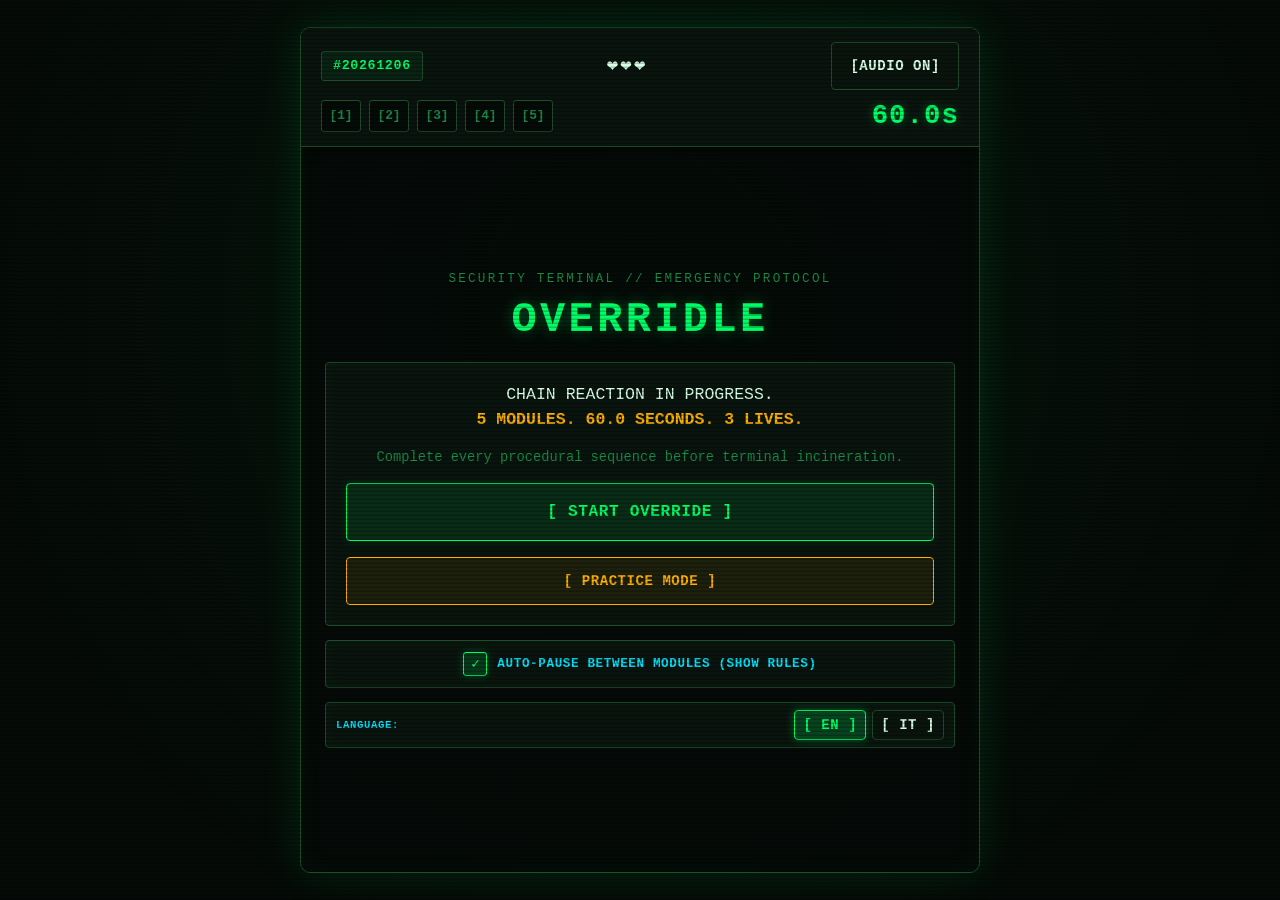
==== index.html @ 76b20453 "feat: add EN default / IT i18n with homepage selector" ====
<!DOCTYPE html>
<html lang="en">
<head>
  <meta charset="UTF-8">
  <meta name="viewport" content="width=device-width, initial-scale=1.0, maximum-scale=1.0, user-scalable=no, viewport-fit=cover">
  <meta name="theme-color" content="#050a07">
  <title>OVERRIDLE // SECURITY TERMINAL</title>
  <link rel="icon" type="image/svg+xml" href="data:image/svg+xml,%3Csvg xmlns='http://www.w3.org/2000/svg' viewBox='0 0 32 32'%3E%3Crect width='32' height='32' rx='4' fill='%23050a07' stroke='%2300ff66' stroke-width='2'/%3E%3Ctext x='16' y='21' text-anchor='middle' font-family='monospace' font-weight='bold' font-size='14' fill='%2300ff66'%3EOV%3C/text%3E%3C/svg%3E">
  <link rel="stylesheet" href="./css/terminal.css">
</head>
<body>
  <div id="flash-overlay" aria-hidden="true"></div>
  <div class="crt-scanlines" aria-hidden="true"></div>

  <div id="app" class="crt-shell">
    <header id="hud" class="hud">
      <div class="hud-top">
        <span id="seed-badge" class="seed-badge">#--------</span>
        <div id="lives-display" class="lives-display" data-i18n-aria="aria_lives" aria-label="Remaining lives">❤️❤️❤️</div>
        <button id="mute-btn" class="crt-btn crt-btn--sm hud-mute-btn" type="button" aria-pressed="false">[AUDIO ON]</button>
      </div>
      <div class="hud-bottom">
        <div id="round-indicators" class="round-indicators" data-i18n-aria="aria_rounds" aria-label="5-module status">
          <span class="round-led" data-round="0">[1]</span>
          <span class="round-led" data-round="1">[2]</span>
          <span class="round-led" data-round="2">[3]</span>
          <span class="round-led" data-round="3">[4]</span>
          <span class="round-led" data-round="4">[5]</span>
        </div>
        <button id="pause-btn" class="crt-btn crt-btn--sm hud-pause-btn" type="button" aria-pressed="false" data-i18n="pause_btn" data-i18n-aria="aria_pause" aria-label="Pause (P)" hidden>[⏸ PAUSE]</button>
        <div id="timer-display" class="timer-display" aria-live="off">60.0s</div>
      </div>
    </header>

    <main id="stage" class="stage">
      <!-- STANDBY -->
      <section id="screen-standby" class="screen is-active" data-i18n-aria="aria_standby" aria-label="Start screen">
        <div class="standby-hero">
          <div class="terminal-tag">SECURITY TERMINAL // EMERGENCY PROTOCOL</div>
          <h1 class="terminal-title">OVERRIDLE</h1>
        </div>

        <div id="standby-fresh" class="standby-card crt-panel">
          <p class="briefing-text">
            <span data-i18n="briefing_line1">CHAIN REACTION IN PROGRESS.</span><br>
            <strong data-i18n="briefing_line2">5 MODULES. 60.0 SECONDS. 3 LIVES.</strong>
          </p>
          <p class="briefing-sub" data-i18n="briefing_sub">
            Complete every procedural sequence before terminal incineration.
          </p>
          <button id="start-btn" class="crt-btn crt-btn--primary crt-btn--lg" type="button" data-i18n="start_btn">[ START OVERRIDE ]</button>
          <button id="practice-fresh-btn" class="crt-btn crt-btn--amber" type="button" data-i18n="practice_btn">[ PRACTICE MODE ]</button>
        </div>

        <div id="standby-completed" class="standby-card crt-panel" hidden>
          <div class="standby-done-label" data-i18n="daily_completed">DAILY COMPLETED</div>
          <h2 id="standby-result-title" class="end-title" data-i18n="override_complete">OVERRIDE COMPLETE</h2>
          <div id="standby-result-stats" class="end-stats"></div>
          <pre id="standby-share-preview" class="share-preview"></pre>
          <div class="end-actions">
            <button id="copy-standby-btn" class="crt-btn crt-btn--primary" type="button" data-i18n="copy_result">[ COPY RESULT ]</button>
            <button id="practice-standby-btn" class="crt-btn crt-btn--amber" type="button" data-i18n="practice_btn">[ PRACTICE MODE ]</button>
          </div>
        </div>

        <label class="autopause-toggle crt-panel" for="autopause-check">
          <input id="autopause-check" class="autopause-input js-autopause-check" type="checkbox" checked>
          <span class="autopause-box" aria-hidden="true"></span>
          <span class="autopause-text" data-i18n="autopause_full">AUTO-PAUSE BETWEEN MODULES (SHOW RULES)</span>
        </label>

        <div class="lang-selector crt-panel" role="group" aria-label="Language / Lingua">
          <span class="lang-label" data-i18n="lang_label">LANGUAGE:</span>
          <div class="lang-btns">
            <button id="lang-en-btn" class="crt-btn crt-btn--sm lang-btn is-active" type="button" data-lang="en" aria-pressed="true">[ EN ]</button>
            <button id="lang-it-btn" class="crt-btn crt-btn--sm lang-btn" type="button" data-lang="it" aria-pressed="false">[ IT ]</button>
          </div>
        </div>
      </section>

      <!-- PRACTICE SELECTOR -->
      <section id="screen-practice" class="screen" data-i18n-aria="aria_practice" aria-label="Practice minigame selector" hidden>
        <div class="practice-card crt-panel">
          <div class="practice-header">
            <div class="standby-done-label">TRAINING SIMULATOR // OVERRIDLE</div>
            <h2 class="practice-title" data-i18n="practice_title">PRACTICE MODE</h2>
          </div>
          <div class="practice-mode-bar" role="group" data-i18n-aria="aria_practice_format" aria-label="Single-module training format">
            <span class="practice-mode-label" data-i18n="single_format">SINGLE FORMAT:</span>
            <div class="practice-mode-btns">
              <button id="practice-mode-1" class="crt-btn crt-btn--sm practice-mode-btn is-active" type="button" aria-pressed="true" data-i18n="round_1">[ 1 ROUND ]</button>
              <button id="practice-mode-5" class="crt-btn crt-btn--sm practice-mode-btn" type="button" aria-pressed="false" data-i18n="round_5">[ 5 ROUNDS ]</button>
            </div>
          </div>
          <label class="autopause-toggle autopause-toggle--compact" for="autopause-practice-check">
            <input id="autopause-practice-check" class="autopause-input js-autopause-check" type="checkbox" checked>
            <span class="autopause-box" aria-hidden="true"></span>
            <span class="autopause-text" data-i18n="autopause_short">AUTO-PAUSE BETWEEN MODULES</span>
          </label>
          <button id="practice-random-btn" class="crt-btn crt-btn--primary practice-random-btn" type="button" data-i18n="practice_random">[ 🎲 RANDOM MIX (5 MODULES) ]</button>
          <div id="practice-module-grid" class="practice-grid" data-i18n-aria="aria_practice_grid" aria-label="Minigame list"></div>
          <button id="practice-back-btn" class="crt-btn practice-back-btn" type="button" data-i18n="back">[ ← BACK ]</button>
        </div>
      </section>

      <!-- PLAYING -->
      <section id="screen-playing" class="screen" data-i18n-aria="aria_playing" aria-label="Active module" hidden>
        <div id="module-meta" class="module-meta">MODULE 1/5</div>
        <div class="playing-stage">
          <div id="module-container" class="module-container"></div>
          <div id="pause-overlay" class="pause-overlay crt-panel" role="dialog" aria-modal="true" aria-labelledby="pause-title" hidden>
            <div class="pause-header">
              <div id="pause-title" class="pause-title" data-i18n="pause_title">SYSTEM PAUSED</div>
              <div class="pause-sub" data-i18n="pause_sub">TIMER &amp; MODULE LOCKED — CHECK INSTRUCTIONS</div>
            </div>
            <div class="pause-instructions">
              <div class="pause-section-label" data-i18n="pause_instr_label">MODULE INSTRUCTIONS</div>
              <p id="pause-mod-desc" class="pause-mod-desc"></p>
              <div id="pause-mod-rule-wrap" class="pause-mod-rule-wrap" hidden>
                <div class="pause-section-label" data-i18n="pause_rule_label">ACTIVE RULE</div>
                <p id="pause-mod-rule" class="pause-mod-rule"></p>
              </div>
            </div>
            <label class="autopause-toggle autopause-toggle--compact" for="autopause-overlay-check">
              <input id="autopause-overlay-check" class="autopause-input js-autopause-check" type="checkbox" checked>
              <span class="autopause-box" aria-hidden="true"></span>
              <span class="autopause-text" data-i18n="autopause_short">AUTO-PAUSE BETWEEN MODULES</span>
            </label>
            <button id="resume-btn" class="crt-btn crt-btn--primary pause-resume-btn" type="button" data-i18n="resume_override">[ ▶ RESUME OVERRIDE ]</button>
          </div>
        </div>
      </section>

      <!-- END -->
      <section id="screen-end" class="screen" data-i18n-aria="aria_end" aria-label="Game result" hidden>
        <div class="end-card crt-panel">
          <div id="end-mode-badge" class="end-mode-badge">DAILY PROTOCOL</div>
          <h2 id="end-title" class="end-title" data-i18n="override_complete">OVERRIDE COMPLETE</h2>
          <div id="end-stats" class="end-stats"></div>
          <pre id="share-preview" class="share-preview"></pre>
          <div class="end-actions">
            <button id="copy-share-btn" class="crt-btn crt-btn--primary crt-btn--lg" type="button" data-i18n="copy_result">[ COPY RESULT ]</button>
            <button id="retry-practice-btn" class="crt-btn crt-btn--amber" type="button" hidden>[ ↻ RETRY MODULE ]</button>
            <button id="practice-btn" class="crt-btn crt-btn--amber" type="button" data-i18n="practice_btn">[ PRACTICE MODE ]</button>
          </div>
        </div>
      </section>
    </main>
  </div>

  <script type="module" src="./js/engine.js"></script>
</body>
</html>
---- css/terminal.css ----
:root {
  --crt-bg: #050a07;
  --crt-panel: #0a140e;
  --crt-border: #1e4d2b;
  --crt-green: #00ff66;
  --crt-green-dim: #198a47;
  --crt-amber: #ffb000;
  --crt-red: #ff2a2a;
  --crt-cyan: #00e5ff;
  --crt-text: #d7ffe6;
  --font-mono: 'JetBrains Mono', 'Cascadia Mono', 'Fira Code', 'SFMono-Regular', Consolas, 'Liberation Mono', Menlo, monospace;
}

*,
*::before,
*::after {
  box-sizing: border-box;
}

[hidden] {
  display: none !important;
}

html,
body {
  margin: 0;
  padding: 0;
  width: 100%;
  height: 100vh;
  height: 100dvh;
  overflow: hidden;
  background-color: var(--crt-bg);
  background-image: radial-gradient(circle at 50% 35%, rgba(0, 255, 102, 0.06) 0%, rgba(5, 10, 7, 0.96) 78%);
  color: var(--crt-text);
  font-family: var(--font-mono);
  font-size: 14px;
  line-height: 1.35;
  touch-action: manipulation;
  user-select: none;
  -webkit-user-select: none;
  -webkit-tap-highlight-color: transparent;
  -webkit-font-smoothing: antialiased;
}

button,
input {
  font-family: inherit;
  touch-action: manipulation;
}

/* Non-blocking CRT scanlines & error flash */
.crt-scanlines {
  position: fixed;
  inset: 0;
  pointer-events: none;
  z-index: 900;
  background: repeating-linear-gradient(
    to bottom,
    rgba(0, 0, 0, 0) 0px,
    rgba(0, 0, 0, 0) 2px,
    rgba(0, 0, 0, 0.22) 3px,
    rgba(0, 0, 0, 0.22) 4px
  );
}

#flash-overlay {
  position: fixed;
  inset: 0;
  pointer-events: none;
  z-index: 999;
  background: rgba(255, 25, 25, 0.55);
  opacity: 0;
}

#flash-overlay.active {
  animation: crt-error-flash 320ms ease-out forwards;
}

@keyframes crt-error-flash {
  0% {
    opacity: 1;
  }
  30% {
    opacity: 0.85;
  }
  100% {
    opacity: 0;
  }
}

/* Main mobile-first shell */
.crt-shell {
  width: 100%;
  max-width: 480px;
  height: 100vh;
  height: 100dvh;
  margin: 0 auto;
  display: flex;
  flex-direction: column;
  overflow: hidden;
  border-left: 1px solid rgba(30, 77, 43, 0.45);
  border-right: 1px solid rgba(30, 77, 43, 0.45);
  background: rgba(5, 10, 7, 0.88);
  position: relative;
}

/* Fixed compact top HUD */
.hud {
  flex-shrink: 0;
  background: var(--crt-panel);
  border-bottom: 1px solid var(--crt-border);
  padding: 8px 12px;
  display: flex;
  flex-direction: column;
  gap: 6px;
  box-shadow: 0 2px 12px rgba(0, 0, 0, 0.55);
}

.hud-top,
.hud-bottom {
  display: flex;
  align-items: center;
  justify-content: space-between;
  gap: 8px;
}

.seed-badge {
  display: inline-flex;
  align-items: center;
  padding: 3px 7px;
  border: 1px solid var(--crt-border);
  border-radius: 3px;
  background: rgba(0, 255, 102, 0.06);
  color: var(--crt-green);
  font-size: 0.78rem;
  font-weight: 700;
  letter-spacing: 0.05em;
  white-space: nowrap;
}

.seed-badge.is-practice {
  border-color: rgba(255, 176, 0, 0.55);
  background: rgba(255, 176, 0, 0.1);
  color: var(--crt-amber);
}

.lives-display {
  font-size: 1rem;
  letter-spacing: 0.12em;
  line-height: 1;
  white-space: nowrap;
}

.hud-mute-btn {
  min-width: 82px;
  font-size: 0.72rem;
  padding: 4px 8px;
  min-height: 28px;
}

.hud-mute-btn.is-muted {
  border-color: rgba(255, 176, 0, 0.6);
  color: var(--crt-amber);
}

.hud-pause-btn {
  flex-shrink: 0;
  min-width: 78px;
  font-size: 0.7rem;
  padding: 4px 8px;
  min-height: 26px;
  border-color: rgba(0, 229, 255, 0.5);
  color: var(--crt-cyan);
  background: rgba(0, 229, 255, 0.08);
  white-space: nowrap;
}

.hud-pause-btn.is-paused {
  border-color: rgba(255, 176, 0, 0.75);
  color: var(--crt-amber);
  background: rgba(255, 176, 0, 0.14);
  box-shadow: 0 0 10px rgba(255, 176, 0, 0.25);
}

.round-indicators {
  display: flex;
  align-items: center;
  gap: 4px;
}

.round-led {
  display: inline-flex;
  align-items: center;
  justify-content: center;
  min-width: 28px;
  height: 24px;
  padding: 0 4px;
  font-size: 0.75rem;
  font-weight: 700;
  border: 1px solid var(--crt-border);
  border-radius: 3px;
  color: var(--crt-green-dim);
  background: rgba(5, 10, 7, 0.9);
  transition: border-color 120ms ease, color 120ms ease, background-color 120ms ease;
}

.round-led.is-active {
  border-color: var(--crt-cyan);
  color: var(--crt-cyan);
  background: rgba(0, 229, 255, 0.12);
  box-shadow: 0 0 8px rgba(0, 229, 255, 0.25);
}

.round-led.is-won {
  border-color: var(--crt-green);
  color: var(--crt-bg);
  background: var(--crt-green);
}

.round-led.is-lost {
  border-color: var(--crt-red);
  color: #ffffff;
  background: var(--crt-red);
}

.timer-display {
  font-size: 1.38rem;
  font-weight: 800;
  letter-spacing: 0.04em;
  font-variant-numeric: tabular-nums;
  color: var(--crt-green);
  text-shadow: 0 0 8px rgba(0, 255, 102, 0.35);
  min-width: 78px;
  text-align: right;
  line-height: 1;
}

.timer-display.is-amber {
  color: var(--crt-amber);
  text-shadow: 0 0 10px rgba(255, 176, 0, 0.4);
}

.timer-display.is-critical {
  color: var(--crt-red);
  text-shadow: 0 0 12px rgba(255, 42, 42, 0.65);
  animation: timer-pulse 450ms ease-in-out infinite alternate;
}

@keyframes timer-pulse {
  from {
    opacity: 1;
    transform: scale(1);
  }
  to {
    opacity: 0.7;
    transform: scale(1.04);
  }
}

/* Main stage */
.stage {
  flex: 1;
  min-height: 0;
  overflow: hidden;
  display: flex;
  flex-direction: column;
  padding: 10px 12px;
}

.screen {
  display: none;
  flex: 1;
  min-height: 0;
  flex-direction: column;
  overflow: hidden;
}

.screen.is-active {
  display: flex;
}

/* Standby screen */
#screen-standby {
  justify-content: center;
  gap: 14px;
}

.standby-hero {
  text-align: center;
  flex-shrink: 0;
}

.terminal-tag {
  font-size: 0.72rem;
  letter-spacing: 0.14em;
  color: var(--crt-green-dim);
  margin-bottom: 4px;
}

.terminal-title {
  margin: 0;
  font-size: 2rem;
  font-weight: 800;
  letter-spacing: 0.08em;
  color: var(--crt-green);
  text-shadow: 0 0 14px rgba(0, 255, 102, 0.35);
}

.standby-card {
  display: flex;
  flex-direction: column;
  gap: 12px;
}

.briefing-text {
  margin: 0;
  font-size: 0.94rem;
  line-height: 1.5;
  color: var(--crt-text);
  text-align: center;
}

.briefing-text strong {
  color: var(--crt-amber);
}

.briefing-sub {
  margin: 0;
  font-size: 0.78rem;
  color: var(--crt-green-dim);
  text-align: center;
}

.standby-done-label {
  font-size: 0.74rem;
  letter-spacing: 0.12em;
  text-align: center;
  color: var(--crt-cyan);
  font-weight: 700;
}

/* Auto-pause toggle */
.autopause-toggle {
  position: relative;
  display: flex;
  align-items: center;
  justify-content: center;
  gap: 8px;
  padding: 8px 10px;
  cursor: pointer;
  border: 1px solid rgba(0, 229, 255, 0.35);
  border-radius: 4px;
  background: rgba(0, 229, 255, 0.05);
  transition: border-color 120ms ease, background-color 120ms ease;
}

.autopause-toggle:hover {
  border-color: rgba(0, 229, 255, 0.7);
  background: rgba(0, 229, 255, 0.1);
}

.autopause-toggle--compact {
  padding: 5px 8px;
  gap: 7px;
}

.autopause-input {
  position: absolute;
  opacity: 0;
  width: 1px;
  height: 1px;
  margin: 0;
  pointer-events: none;
}

.autopause-box {
  flex-shrink: 0;
  display: inline-flex;
  align-items: center;
  justify-content: center;
  width: 20px;
  height: 20px;
  border: 1px solid var(--crt-border);
  border-radius: 3px;
  background: #040906;
  color: var(--crt-green);
  font-size: 0.84rem;
  font-weight: 800;
  line-height: 1;
}

.autopause-box::before {
  content: ' ';
}

.autopause-input:checked + .autopause-box {
  border-color: var(--crt-green);
  background: rgba(0, 255, 102, 0.16);
  box-shadow: 0 0 8px rgba(0, 255, 102, 0.25);
}

.autopause-input:checked + .autopause-box::before {
  content: '✓';
}

.autopause-input:focus-visible + .autopause-box {
  outline: 2px solid var(--crt-cyan);
  outline-offset: 2px;
}

.autopause-text {
  font-size: 0.74rem;
  font-weight: 700;
  letter-spacing: 0.05em;
  color: var(--crt-cyan);
  line-height: 1.2;
}

/* Practice selector screen */
#screen-practice {
  justify-content: center;
}

.practice-card {
  display: flex;
  flex-direction: column;
  gap: 8px;
  max-height: 100%;
  overflow-y: auto;
}

.practice-header {
  text-align: center;
}

.practice-title {
  margin: 2px 0 0;
  font-size: 1.15rem;
  font-weight: 800;
  letter-spacing: 0.08em;
  color: var(--crt-amber);
  text-shadow: 0 0 10px rgba(255, 176, 0, 0.3);
}

.practice-mode-bar {
  display: flex;
  align-items: center;
  justify-content: space-between;
  gap: 8px;
  padding: 6px 8px;
  background: rgba(5, 10, 7, 0.75);
  border: 1px solid var(--crt-border);
  border-radius: 3px;
}

.practice-mode-label {
  font-size: 0.7rem;
  font-weight: 700;
  letter-spacing: 0.06em;
  color: var(--crt-green-dim);
  white-space: nowrap;
}

.practice-mode-btns {
  display: flex;
  gap: 6px;
}

.practice-mode-btn {
  min-height: 28px;
  padding: 3px 8px;
  font-size: 0.72rem;
}

.practice-mode-btn.is-active,
.practice-mode-btn[aria-pressed='true'] {
  background: var(--crt-amber);
  color: var(--crt-bg);
  border-color: var(--crt-amber);
}

.practice-random-btn {
  width: 100%;
  min-height: 38px;
  font-size: 0.82rem;
}

.practice-grid {
  display: grid;
  grid-template-columns: repeat(3, minmax(0, 1fr));
  gap: 5px;
}

.practice-mod-btn {
  display: flex;
  flex-direction: column;
  align-items: center;
  justify-content: center;
  gap: 2px;
  min-height: 44px;
  padding: 5px 4px;
  border-color: rgba(255, 176, 0, 0.38);
  background: rgba(255, 176, 0, 0.05);
}

.practice-mod-btn:hover:not(:disabled) {
  border-color: var(--crt-amber);
  background: rgba(255, 176, 0, 0.16);
}

.practice-mod-num {
  font-size: 0.6rem;
  font-weight: 700;
  letter-spacing: 0.08em;
  color: var(--crt-cyan);
}

.practice-mod-name {
  font-size: 0.64rem;
  font-weight: 700;
  letter-spacing: 0.02em;
  line-height: 1.15;
  color: var(--crt-text);
  word-break: break-word;
}

.practice-back-btn {
  width: 100%;
  min-height: 34px;
  font-size: 0.78rem;
}

/* Playing screen */
#screen-playing {
  gap: 6px;
}

.module-meta {
  flex-shrink: 0;
  font-size: 0.76rem;
  font-weight: 700;
  letter-spacing: 0.08em;
  color: var(--crt-cyan);
  padding: 4px 8px;
  background: rgba(0, 229, 255, 0.06);
  border: 1px solid rgba(0, 229, 255, 0.25);
  border-radius: 3px;
  text-transform: uppercase;
  white-space: nowrap;
  overflow: hidden;
  text-overflow: ellipsis;
}

.playing-stage {
  position: relative;
  flex: 1;
  min-height: 0;
  display: flex;
  flex-direction: column;
  overflow: hidden;
}

.module-container {
  flex: 1;
  min-height: 0;
  display: flex;
  flex-direction: column;
  overflow: hidden;
}

.module-container.is-paused {
  visibility: hidden;
  pointer-events: none;
}

.pause-overlay {
  position: absolute;
  inset: 0;
  z-index: 20;
  display: flex;
  flex-direction: column;
  justify-content: space-between;
  gap: 12px;
  padding: 16px 14px;
  background: #060e09;
  border: 1px solid rgba(0, 229, 255, 0.45);
  border-radius: 4px;
  box-shadow: inset 0 0 24px rgba(0, 229, 255, 0.08), 0 0 18px rgba(0, 0, 0, 0.85);
  overflow-y: auto;
}

.pause-header {
  text-align: center;
  border-bottom: 1px solid var(--crt-border);
  padding-bottom: 10px;
}

.pause-title {
  font-size: 1.15rem;
  font-weight: 800;
  letter-spacing: 0.1em;
  color: var(--crt-amber);
  text-shadow: 0 0 10px rgba(255, 176, 0, 0.35);
}

.pause-sub {
  margin-top: 4px;
  font-size: 0.72rem;
  letter-spacing: 0.06em;
  color: var(--crt-cyan);
}

.pause-instructions {
  flex: 1;
  display: flex;
  flex-direction: column;
  justify-content: center;
  gap: 10px;
  padding: 6px 2px;
}

.pause-section-label {
  font-size: 0.72rem;
  font-weight: 700;
  letter-spacing: 0.1em;
  color: var(--crt-green);
}

.pause-mod-desc,
.pause-mod-rule {
  margin: 0;
  font-size: 0.86rem;
  line-height: 1.45;
  color: var(--crt-text);
  background: rgba(0, 255, 102, 0.05);
  border: 1px solid rgba(30, 77, 43, 0.7);
  border-radius: 3px;
  padding: 10px 12px;
}

.pause-mod-rule-wrap {
  display: flex;
  flex-direction: column;
  gap: 6px;
}

.pause-mod-rule {
  border-color: rgba(255, 176, 0, 0.45);
  background: rgba(255, 176, 0, 0.07);
  color: var(--crt-amber);
  font-weight: 700;
}

.pause-resume-btn {
  flex-shrink: 0;
  width: 100%;
  min-height: 48px;
}

/* End screen */
#screen-end {
  justify-content: center;
}

.end-card {
  display: flex;
  flex-direction: column;
  gap: 12px;
}

.end-mode-badge {
  font-size: 0.72rem;
  font-weight: 700;
  letter-spacing: 0.12em;
  text-align: center;
  color: var(--crt-cyan);
}

.end-title {
  margin: 0;
  font-size: 1.35rem;
  font-weight: 800;
  letter-spacing: 0.06em;
  text-align: center;
}

.end-title.is-win {
  color: var(--crt-green);
  text-shadow: 0 0 12px rgba(0, 255, 102, 0.35);
}

.end-title.is-lose {
  color: var(--crt-red);
  text-shadow: 0 0 12px rgba(255, 42, 42, 0.45);
}

.end-stats {
  display: grid;
  grid-template-columns: repeat(2, 1fr);
  gap: 8px;
}

.stat-box {
  background: rgba(5, 10, 7, 0.85);
  border: 1px solid var(--crt-border);
  border-radius: 3px;
  padding: 8px;
  text-align: center;
}

.stat-box--full {
  grid-column: 1 / -1;
}

.stat-label {
  display: block;
  font-size: 0.68rem;
  letter-spacing: 0.1em;
  color: var(--crt-green-dim);
  margin-bottom: 3px;
}

.stat-value {
  font-size: 1.05rem;
  font-weight: 700;
  color: var(--crt-text);
}

.share-preview {
  margin: 0;
  padding: 10px;
  background: rgba(5, 10, 7, 0.95);
  border: 1px dashed var(--crt-border);
  border-radius: 3px;
  font-family: inherit;
  font-size: 0.82rem;
  line-height: 1.5;
  color: var(--crt-text);
  white-space: pre-wrap;
  word-break: break-word;
  text-align: center;
  user-select: text;
  -webkit-user-select: text;
}

.end-actions {
  display: flex;
  flex-direction: column;
  gap: 8px;
}

/* ==========================================================================
   Shared Module & Terminal Utility Classes
   ========================================================================== */

.crt-panel {
  background: var(--crt-panel);
  border: 1px solid var(--crt-border);
  border-radius: 4px;
  padding: 10px;
  box-shadow: inset 0 0 16px rgba(0, 255, 102, 0.04);
}

.crt-btn {
  display: inline-flex;
  align-items: center;
  justify-content: center;
  gap: 6px;
  min-height: 40px;
  padding: 8px 12px;
  border: 1px solid var(--crt-border);
  border-radius: 4px;
  background: rgba(10, 20, 14, 0.92);
  color: var(--crt-text);
  font-size: 0.86rem;
  font-weight: 700;
  letter-spacing: 0.04em;
  text-align: center;
  cursor: pointer;
  transition: background-color 100ms ease, border-color 100ms ease, color 100ms ease, box-shadow 100ms ease, transform 60ms ease;
}

.crt-btn:hover:not(:disabled) {
  border-color: var(--crt-green);
  background: rgba(0, 255, 102, 0.12);
}

.crt-btn:active:not(:disabled) {
  transform: translateY(1px);
}

.crt-btn:focus-visible {
  outline: 2px solid var(--crt-cyan);
  outline-offset: 2px;
}

.crt-btn:disabled {
  opacity: 0.45;
  cursor: not-allowed;
}

.crt-btn--primary {
  border-color: var(--crt-green);
  color: var(--crt-green);
  background: rgba(0, 255, 102, 0.1);
  box-shadow: 0 0 10px rgba(0, 255, 102, 0.12);
}

.crt-btn--primary:hover:not(:disabled) {
  background: rgba(0, 255, 102, 0.2);
  box-shadow: 0 0 14px rgba(0, 255, 102, 0.25);
}

.crt-btn--danger {
  border-color: var(--crt-red);
  color: var(--crt-red);
  background: rgba(255, 42, 42, 0.1);
}

.crt-btn--danger:hover:not(:disabled) {
  background: rgba(255, 42, 42, 0.22);
}

.crt-btn--amber {
  border-color: var(--crt-amber);
  color: var(--crt-amber);
  background: rgba(255, 176, 0, 0.08);
}

.crt-btn--amber:hover:not(:disabled) {
  background: rgba(255, 176, 0, 0.2);
}

.crt-btn--cyan {
  border-color: var(--crt-cyan);
  color: var(--crt-cyan);
  background: rgba(0, 229, 255, 0.08);
}

.crt-btn--cyan:hover:not(:disabled) {
  background: rgba(0, 229, 255, 0.18);
}

.crt-btn--sm {
  min-height: 32px;
  padding: 5px 8px;
  font-size: 0.76rem;
}

.crt-btn--lg {
  min-height: 48px;
  padding: 12px 16px;
  font-size: 0.96rem;
}

.crt-btn.is-active,
.crt-btn[aria-pressed='true'] {
  background: var(--crt-green);
  color: var(--crt-bg);
  border-color: var(--crt-green);
}

/* Module sub-structure classes */
.mod-header {
  flex-shrink: 0;
  display: flex;
  flex-direction: column;
  gap: 3px;
  padding: 8px 10px;
  margin-bottom: 8px;
  background: rgba(0, 255, 102, 0.04);
  border: 1px solid var(--crt-border);
  border-left: 3px solid var(--crt-green);
  border-radius: 3px;
}

.mod-title {
  font-size: 0.74rem;
  font-weight: 700;
  letter-spacing: 0.08em;
  color: var(--crt-green);
  text-transform: uppercase;
}

.mod-instruction {
  font-size: 0.84rem;
  font-weight: 600;
  line-height: 1.3;
  color: var(--crt-text);
}

.mod-body {
  flex: 1;
  min-height: 0;
  display: flex;
  flex-direction: column;
  justify-content: center;
  gap: 8px;
  overflow: hidden;
}

.mod-footer {
  flex-shrink: 0;
  display: flex;
  gap: 8px;
  padding-top: 6px;
}

.crt-grid-2 {
  display: grid;
  grid-template-columns: repeat(2, 1fr);
  gap: 8px;
}

.crt-grid-3 {
  display: grid;
  grid-template-columns: repeat(3, 1fr);
  gap: 8px;
}

.crt-status {
  padding: 6px 8px;
  border: 1px dashed var(--crt-border);
  border-radius: 3px;
  background: rgba(5, 10, 7, 0.85);
  color: var(--crt-amber);
  font-size: 0.78rem;
  font-weight: 600;
  text-align: center;
}

.crt-badge {
  display: inline-flex;
  align-items: center;
  justify-content: center;
  padding: 2px 6px;
  border: 1px solid var(--crt-border);
  border-radius: 3px;
  font-size: 0.72rem;
  font-weight: 700;
  letter-spacing: 0.05em;
}

.crt-bar {
  width: 100%;
  height: 14px;
  background: rgba(5, 10, 7, 0.95);
  border: 1px solid var(--crt-border);
  border-radius: 3px;
  overflow: hidden;
}

.crt-bar-fill {
  height: 100%;
  background: var(--crt-green);
  transition: width 60ms linear;
}

.crt-slider {
  -webkit-appearance: none;
  appearance: none;
  width: 100%;
  height: 32px;
  background: transparent;
  cursor: pointer;
}

.crt-slider::-webkit-slider-runnable-track {
  height: 8px;
  background: rgba(30, 77, 43, 0.65);
  border: 1px solid var(--crt-border);
  border-radius: 4px;
}

.crt-slider::-webkit-slider-thumb {
  -webkit-appearance: none;
  appearance: none;
  width: 26px;
  height: 26px;
  margin-top: -10px;
  border-radius: 3px;
  background: var(--crt-green);
  border: 2px solid var(--crt-bg);
  box-shadow: 0 0 8px rgba(0, 255, 102, 0.6);
}

.crt-slider::-moz-range-track {
  height: 8px;
  background: rgba(30, 77, 43, 0.65);
  border: 1px solid var(--crt-border);
  border-radius: 4px;
}

.crt-slider::-moz-range-thumb {
  width: 26px;
  height: 26px;
  border-radius: 3px;
  background: var(--crt-green);
  border: 2px solid var(--crt-bg);
  box-shadow: 0 0 8px rgba(0, 255, 102, 0.6);
}

.text-green { color: var(--crt-green); }
.text-amber { color: var(--crt-amber); }
.text-red { color: var(--crt-red); }
.text-cyan { color: var(--crt-cyan); }
.text-dim { color: var(--crt-green-dim); }

/* Very compact viewport safeguard (e.g. 375x600 or short mobile viewport) */
@media (max-height: 620px) {
  .hud {
    padding: 6px 10px;
    gap: 4px;
  }
  .stage {
    padding: 6px 10px;
  }
  .terminal-title {
    font-size: 1.65rem;
  }
  .mod-header {
    padding: 6px 8px;
    margin-bottom: 6px;
  }
  .crt-btn {
    min-height: 36px;
  }
  .crt-btn--lg {
    min-height: 42px;
  }
}

/* ==========================================================================
   Desktop / PC Responsive Console Scaling (>= 768px)
   ========================================================================== */
@media (min-width: 768px) {
  body {
    display: flex;
    align-items: center;
    justify-content: center;
    padding: 16px;
  }

  .crt-shell {
    max-width: 680px;
    height: min(94vh, 920px);
    height: min(94dvh, 920px);
    border: 1px solid var(--crt-border);
    border-radius: 10px;
    box-shadow: 0 0 42px rgba(0, 255, 102, 0.12), inset 0 0 28px rgba(0, 255, 102, 0.04);
  }

  .hud {
    padding: 14px 20px;
    gap: 10px;
  }

  .seed-badge {
    padding: 5px 11px;
    font-size: 0.95rem;
  }

  .lives-display {
    font-size: 1.35rem;
  }

  .hud-mute-btn {
    min-width: 108px;
    min-height: 36px;
    padding: 6px 12px;
    font-size: 0.88rem;
  }

  .hud-pause-btn {
    min-width: 112px;
    min-height: 36px;
    padding: 6px 12px;
    font-size: 0.88rem;
  }

  .round-indicators {
    gap: 8px;
  }

  .round-led {
    min-width: 40px;
    height: 32px;
    font-size: 0.92rem;
  }

  .timer-display {
    font-size: 1.95rem;
    min-width: 106px;
  }

  .stage {
    padding: 18px 24px;
  }

  .terminal-tag {
    font-size: 0.9rem;
    letter-spacing: 0.18em;
  }

  .terminal-title {
    font-size: 3rem;
  }

  .standby-card,
  .end-card {
    padding: 20px;
    gap: 16px;
  }

  .briefing-text {
    font-size: 1.18rem;
  }

  .briefing-sub {
    font-size: 0.98rem;
  }

  .standby-done-label,
  .end-mode-badge {
    font-size: 0.9rem;
  }

  .autopause-toggle {
    padding: 11px 14px;
    gap: 10px;
  }

  .autopause-toggle--compact {
    padding: 8px 12px;
  }

  .autopause-box {
    width: 24px;
    height: 24px;
    font-size: 1rem;
  }

  .autopause-text {
    font-size: 0.9rem;
  }

  .practice-card {
    padding: 20px;
    gap: 14px;
  }

  .practice-title {
    font-size: 1.7rem;
  }

  .practice-mode-bar {
    padding: 10px 14px;
  }

  .practice-mode-label {
    font-size: 0.86rem;
  }

  .practice-mode-btn {
    min-height: 36px;
    padding: 5px 12px;
    font-size: 0.86rem;
  }

  .practice-random-btn {
    min-height: 50px;
    font-size: 1rem;
  }

  .practice-grid {
    gap: 10px;
  }

  .practice-mod-btn {
    min-height: 66px;
    padding: 10px 12px;
    gap: 4px;
  }

  .practice-mod-num {
    font-size: 0.78rem;
  }

  .practice-mod-name {
    font-size: 0.9rem;
  }

  .practice-back-btn {
    min-height: 44px;
    font-size: 0.94rem;
  }

  .end-title {
    font-size: 1.85rem;
  }

  .stat-box {
    padding: 12px;
  }

  .stat-label {
    font-size: 0.82rem;
  }

  .stat-value {
    font-size: 1.35rem;
  }

  .share-preview {
    padding: 14px;
    font-size: 1rem;
  }

  .crt-btn {
    min-height: 48px;
    font-size: 1rem;
    padding: 10px 18px;
  }

  .crt-btn--lg {
    min-height: 58px;
    font-size: 1.15rem;
    padding: 14px 22px;
  }

  .module-meta {
    font-size: 0.95rem;
    padding: 8px 14px;
    margin-bottom: 4px;
  }

  .module-container {
    justify-content: center;
  }

  .pause-overlay {
    padding: 24px 26px;
    gap: 18px;
  }

  .pause-title {
    font-size: 1.55rem;
  }

  .pause-sub {
    font-size: 0.88rem;
  }

  .pause-section-label {
    font-size: 0.84rem;
  }

  .pause-mod-desc,
  .pause-mod-rule {
    font-size: 1.05rem;
    padding: 14px 16px;
  }

  .pause-resume-btn {
    min-height: 58px;
    font-size: 1.12rem;
  }

  /* Scale all 10 procedural module shells on desktop */
  .crt-shell .ovr-wires,
  .crt-shell .ovr-bin,
  .crt-shell .ovr-math,
  .crt-shell .ovr-glyph,
  .crt-shell .ovr-fh,
  .crt-shell .ovr-mf,
  .crt-shell .ovr-fa,
  .crt-shell .ovr-pp,
  .crt-shell .ovr-rl,
  .crt-shell .ovr-vs,
  .crt-shell .ovr-tm,
  .crt-shell .ovr-ms,
  .crt-shell .ovr-so,
  .crt-shell .ovr-st,
  .crt-shell .ovr-rb {
    max-width: 560px !important;
  }

  /* 1. Wires */
  .crt-shell .ovr-wires {
    padding: 14px;
    gap: 12px;
  }
  .crt-shell .ovr-wires-rule {
    padding: 12px 14px;
  }
  .crt-shell .ovr-wires-tag {
    font-size: 12px;
  }
  .crt-shell .ovr-wires-rule-text {
    font-size: 16px;
  }
  .crt-shell .ovr-wires-list {
    gap: 10px;
  }
  .crt-shell .ovr-wire-btn {
    min-height: 58px;
    padding: 8px 14px;
    gap: 12px;
  }
  .crt-shell .ovr-wire-pos {
    flex-basis: 32px;
    font-size: 14px;
  }
  .crt-shell .ovr-wire-label {
    min-width: 132px;
    padding: 6px 10px;
    font-size: 14.5px;
  }
  .crt-shell .ovr-wires-status {
    font-size: 13px;
  }

  /* 2. Binary Switches */
  .crt-shell .ovr-bin {
    padding: 14px;
    gap: 16px;
  }
  .crt-shell .ovr-bin-header {
    padding: 14px 16px;
  }
  .crt-shell .ovr-bin-sub,
  .crt-shell .ovr-bin-box-lbl {
    font-size: 12px;
  }
  .crt-shell .ovr-bin-box-val {
    font-size: 34px;
  }
  .crt-shell .ovr-bin-grid {
    gap: 10px;
  }
  .crt-shell .ovr-bin-sw {
    min-height: 165px;
    padding: 12px 4px;
  }
  .crt-shell .ovr-bin-weight {
    font-size: 16px;
  }
  .crt-shell .ovr-bin-track {
    width: 30px;
    height: 56px;
  }
  .crt-shell .ovr-bin-thumb {
    height: 22px;
  }
  .crt-shell .ovr-bin-state {
    font-size: 12px;
  }
  .crt-shell .ovr-bin-exec {
    min-height: 60px;
    font-size: 19px;
  }
  .crt-shell .ovr-bin-status {
    font-size: 13px;
  }

  /* 3. Math Order */
  .crt-shell .ovr-math {
    padding: 14px;
    gap: 16px;
  }
  .crt-shell .ovr-math-header {
    padding: 12px 14px;
  }
  .crt-shell .ovr-math-top {
    font-size: 12px;
  }
  .crt-shell .ovr-math-dir {
    font-size: 16px;
  }
  .crt-shell .ovr-math-grid {
    gap: 12px;
  }
  .crt-shell .ovr-math-btn {
    min-height: 80px;
    padding: 12px;
  }
  .crt-shell .ovr-math-expr {
    font-size: 26px;
  }
  .crt-shell .ovr-math-badge,
  .crt-shell .ovr-math-status {
    font-size: 13px;
  }

  /* 4. Glyph Rules */
  .crt-shell .ovr-glyph {
    padding: 14px;
    gap: 14px;
  }
  .crt-shell .ovr-glyph-rule {
    padding: 12px 14px;
  }
  .crt-shell .ovr-glyph-tag {
    font-size: 12px;
  }
  .crt-shell .ovr-glyph-text {
    font-size: 15.5px;
  }
  .crt-shell .ovr-glyph-grid {
    gap: 12px;
  }
  .crt-shell .ovr-glyph-cell {
    min-height: 92px;
  }
  .crt-shell .ovr-glyph-sym {
    font-size: 34px;
  }
  .crt-shell .ovr-glyph-id {
    font-size: 12px;
  }
  .crt-shell .ovr-glyph-status {
    font-size: 13px;
  }

  /* 5. Fallout Hack */
  .crt-shell .ovr-fh {
    padding: 14px;
    gap: 10px;
  }
  .crt-shell .ovr-fh-head {
    font-size: 14px;
  }
  .crt-shell .ovr-fh-chip {
    height: 36px;
    font-size: 14px;
  }
  .crt-shell .ovr-fh-dump {
    padding: 10px;
    gap: 6px;
  }
  .crt-shell .ovr-fh-row {
    min-height: 44px;
    gap: 8px;
  }
  .crt-shell .ovr-fh-addr,
  .crt-shell .ovr-fh-noise {
    font-size: 13px;
  }
  .crt-shell .ovr-fh-tok {
    min-width: 68px;
    min-height: 42px;
    padding: 0 12px;
    font-size: 15.5px;
  }

  /* 6. Memory Flash */
  .crt-shell .ovr-mf {
    padding: 14px;
    gap: 14px;
  }
  .crt-shell .ovr-mf-status {
    font-size: 15.5px;
  }
  .crt-shell .ovr-mf-bar-track {
    height: 10px;
  }
  .crt-shell .ovr-mf-grid {
    grid-template-columns: repeat(3, 112px);
    grid-template-rows: repeat(3, 112px);
    gap: 14px;
  }
  .crt-shell .ovr-mf-cell {
    width: 112px;
    height: 112px;
  }
  .crt-shell .ovr-mf-cell-idx {
    font-size: 12px;
  }
  .crt-shell .ovr-mf-cell-glyph {
    font-size: 28px;
  }
  .crt-shell .ovr-mf-foot {
    font-size: 14px;
  }

  /* 7. Freq Align */
  .crt-shell .ovr-fa {
    padding: 14px;
    gap: 14px;
  }
  .crt-shell .ovr-fa-head {
    font-size: 14.5px;
  }
  .crt-shell .ovr-fa-scope-wrap {
    height: 240px;
  }
  .crt-shell .ovr-fa-lock-head {
    font-size: 13.5px;
  }
  .crt-shell .ovr-fa-bar {
    height: 14px;
  }
  .crt-shell .ovr-fa-slider {
    height: 56px;
  }
  .crt-shell .ovr-fa-scale {
    font-size: 12.5px;
  }

  /* 8. Pressure Purge */
  .crt-shell .ovr-pp {
    padding: 14px;
    gap: 14px;
  }
  .crt-shell .ovr-pp-head {
    font-size: 14.5px;
  }
  .crt-shell .ovr-pp-body {
    height: 260px;
    gap: 20px;
  }
  .crt-shell .ovr-pp-scale {
    font-size: 12px;
    width: 38px;
  }
  .crt-shell .ovr-pp-tube {
    width: 116px;
  }
  .crt-shell .ovr-pp-lbl {
    font-size: 12px;
  }
  .crt-shell .ovr-pp-val {
    font-size: 30px;
  }
  .crt-shell .ovr-pp-range {
    font-size: 18px;
  }
  .crt-shell .ovr-pp-led {
    font-size: 14px;
    padding: 10px;
  }
  .crt-shell .ovr-pp-btn {
    min-height: 70px;
    font-size: 16px;
  }

  /* 9. Rotor Lock */
  .crt-shell .ovr-rl {
    padding: 14px;
    gap: 12px;
  }
  .crt-shell .ovr-rl-title {
    font-size: 14.5px;
  }
  .crt-shell .ovr-rl-led {
    font-size: 13px;
    padding: 6px 12px;
  }
  .crt-shell .ovr-rl-dial-wrap,
  .crt-shell .ovr-rl-canvas {
    width: 260px;
    height: 260px;
  }
  .crt-shell .ovr-rl-status {
    font-size: 14.5px;
  }
  .crt-shell .ovr-rl-btn {
    min-height: 66px;
    font-size: 19px;
  }

  /* 10. Valve Sequence */
  .crt-shell .ovr-vs {
    padding: 14px;
    gap: 12px;
  }
  .crt-shell .ovr-vs-head-top {
    font-size: 14.5px;
  }
  .crt-shell .ovr-vs-sub {
    font-size: 12.5px;
  }
  .crt-shell .ovr-vs-list {
    gap: 10px;
  }
  .crt-shell .ovr-vs-card {
    min-height: 86px;
    padding: 12px 14px;
    gap: 10px;
  }
  .crt-shell .ovr-vs-top {
    font-size: 15px;
  }
  .crt-shell .ovr-vs-status {
    font-size: 12.5px;
    padding: 3px 8px;
  }
  .crt-shell .ovr-vs-track {
    height: 20px;
  }

  /* 11. Tactical Map */
  .crt-shell .ovr-tm {
    padding: 12px;
    gap: 10px;
  }
  .crt-shell .ovr-tm-rule {
    font-size: 14px;
    padding: 9px 12px;
  }
  .crt-shell .ovr-tm-target {
    font-size: 19px;
    padding: 8px;
  }
  .crt-shell .ovr-tm-board {
    grid-template-columns: 38px repeat(5, minmax(0, 1fr));
    gap: 6px;
    padding: 10px;
  }
  .crt-shell .ovr-tm-axis {
    min-height: 36px;
    font-size: 17px;
  }
  .crt-shell .ovr-tm-cell {
    min-height: 48px;
    font-size: 16px;
  }
  .crt-shell .ovr-tm-status {
    font-size: 13px;
  }

  /* 12. Magnetic Scale */
  .crt-shell .ovr-ms {
    padding: 14px;
    gap: 14px;
  }
  .crt-shell .ovr-ms-rule {
    font-size: 14.5px;
    padding: 10px 14px;
  }
  .crt-shell .ovr-ms-lbl {
    font-size: 11.5px;
  }
  .crt-shell .ovr-ms-val {
    font-size: 26px;
  }
  .crt-shell .ovr-ms-weight {
    min-height: 86px;
  }
  .crt-shell .ovr-ms-wval {
    font-size: 26px;
  }
  .crt-shell .ovr-ms-wunit {
    font-size: 12px;
  }
  .crt-shell .ovr-ms-status {
    font-size: 13px;
  }

  /* 13. Stroop Override */
  .crt-shell .ovr-so {
    padding: 14px;
    gap: 14px;
  }
  .crt-shell .ovr-so-rule {
    font-size: 15px;
    padding: 11px 14px;
  }
  .crt-shell .ovr-so-step {
    padding: 7px;
    font-size: 13px;
  }
  .crt-shell .ovr-so-display {
    min-height: 108px;
  }
  .crt-shell .ovr-so-word {
    font-size: 48px;
  }
  .crt-shell .ovr-so-btn {
    min-height: 74px;
    font-size: 20px;
  }
  .crt-shell .ovr-so-status {
    font-size: 13px;
  }

  /* 14. Signal Tuner */
  .crt-shell .ovr-st {
    padding: 14px;
    gap: 12px;
  }
  .crt-shell .ovr-st-rule {
    font-size: 14px;
    padding: 10px 12px;
  }
  .crt-shell .ovr-st-tx-lbl {
    font-size: 12px;
  }
  .crt-shell .ovr-st-dot {
    width: 22px;
    height: 22px;
  }
  .crt-shell .ovr-st-dash {
    width: 58px;
    height: 18px;
  }
  .crt-shell .ovr-st-tx-text {
    font-size: 21px;
  }
  .crt-shell .ovr-st-ch {
    min-height: 72px;
  }
  .crt-shell .ovr-st-ch-id {
    font-size: 12.5px;
  }
  .crt-shell .ovr-st-ch-pat {
    font-size: 19px;
  }
  .crt-shell .ovr-st-status {
    font-size: 13px;
  }

  /* 15. Reactor Balance */
  .crt-shell .ovr-rb {
    padding: 14px;
    gap: 12px;
  }
  .crt-shell .ovr-rb-rule {
    font-size: 14.5px;
    padding: 10px 12px;
  }
  .crt-shell .ovr-rb-total {
    font-size: 15px;
    padding: 9px 14px;
  }
  .crt-shell .ovr-rb-name {
    font-size: 13.5px;
  }
  .crt-shell .ovr-rb-seg {
    height: 24px;
  }
  .crt-shell .ovr-rb-val {
    font-size: 16px;
  }
  .crt-shell .ovr-rb-step-btn {
    min-height: 44px;
    font-size: 22px;
  }
  .crt-shell .ovr-rb-exec {
    min-height: 54px;
    font-size: 17px;
  }
  .crt-shell .ovr-rb-status {
    font-size: 13px;
  }
}

/* Laptop / short desktop safeguard (e.g. 1366x768) */
@media (min-width: 768px) and (max-height: 760px) {
  body {
    padding: 8px;
  }
  .crt-shell {
    height: 96vh;
    height: 96dvh;
  }
  .hud {
    padding: 10px 16px;
    gap: 6px;
  }
  .stage {
    padding: 10px 16px;
  }
  .terminal-title {
    font-size: 2.35rem;
  }
  .crt-shell .ovr-wire-btn {
    min-height: 50px;
  }
  .crt-shell .ovr-bin-sw {
    min-height: 140px;
  }
  .crt-shell .ovr-math-btn {
    min-height: 68px;
  }
  .crt-shell .ovr-glyph-cell {
    min-height: 78px;
  }
  .crt-shell .ovr-fh-row {
    min-height: 38px;
  }
  .crt-shell .ovr-mf-grid {
    grid-template-columns: repeat(3, 96px);
    grid-template-rows: repeat(3, 96px);
    gap: 10px;
  }
  .crt-shell .ovr-mf-cell {
    width: 96px;
    height: 96px;
  }
  .crt-shell .ovr-fa-scope-wrap {
    height: 200px;
  }
  .crt-shell .ovr-pp-body {
    height: 220px;
  }
  .crt-shell .ovr-rl-dial-wrap,
  .crt-shell .ovr-rl-canvas {
    width: 220px;
    height: 220px;
  }
  .crt-shell .ovr-vs-card {
    min-height: 74px;
  }
  .practice-card {
    padding: 14px 18px;
    gap: 10px;
  }
  .practice-mod-btn {
    min-height: 48px;
    padding: 6px 8px;
  }
  .autopause-toggle--compact {
    padding: 6px 10px;
  }
  .crt-shell .ovr-tm-cell {
    min-height: 40px;
  }
  .crt-shell .ovr-ms-weight {
    min-height: 72px;
  }
  .crt-shell .ovr-so-btn {
    min-height: 60px;
  }
  .crt-shell .ovr-st-ch {
    min-height: 60px;
  }
  .crt-shell .ovr-rb-seg {
    height: 20px;
  }
  .crt-shell .ovr-rb-step-btn {
    min-height: 36px;
  }
}

/* Shared Variant Mode indicator across minigame modules */
.crt-shell .ovr-variant-mode {
  border-color: #ff9d00 !important;
  box-shadow: 0 0 14px rgba(255, 157, 0, 0.34), inset 0 0 14px rgba(255, 157, 0, 0.12) !important;
}

.crt-shell .ovr-variant-banner {
  width: 100%;
  box-sizing: border-box;
  padding: 4px 8px;
  border: 1px solid #ff9d00;
  border-radius: 4px;
  background: rgba(255, 157, 0, 0.16);
  color: #ffb000;
  font-size: 11px;
  font-weight: 800;
  letter-spacing: 0.05em;
  text-align: center;
  line-height: 1.25;
  text-shadow: 0 0 6px rgba(255, 176, 0, 0.45);
}

@media (min-width: 768px) {
  .crt-shell .ovr-variant-banner {
    font-size: 13px;
    padding: 6px 10px;
  }
}

/* Homepage Language Selector */
.lang-selector {
  width: 100%;
  display: flex;
  align-items: center;
  justify-content: space-between;
  gap: 8px;
  padding: 7px 10px;
}

.lang-label {
  font-size: 0.76rem;
  font-weight: 700;
  letter-spacing: 0.06em;
  color: var(--crt-cyan, #00e5ff);
}

.lang-btns {
  display: flex;
  gap: 6px;
}

.lang-btn {
  min-width: 54px;
  min-height: 30px;
  padding: 3px 8px;
}

.lang-btn.is-active {
  border-color: var(--crt-green, #00ff66);
  background: rgba(0, 255, 102, 0.2);
  color: var(--crt-green, #00ff66);
  box-shadow: 0 0 8px rgba(0, 255, 102, 0.35);
}
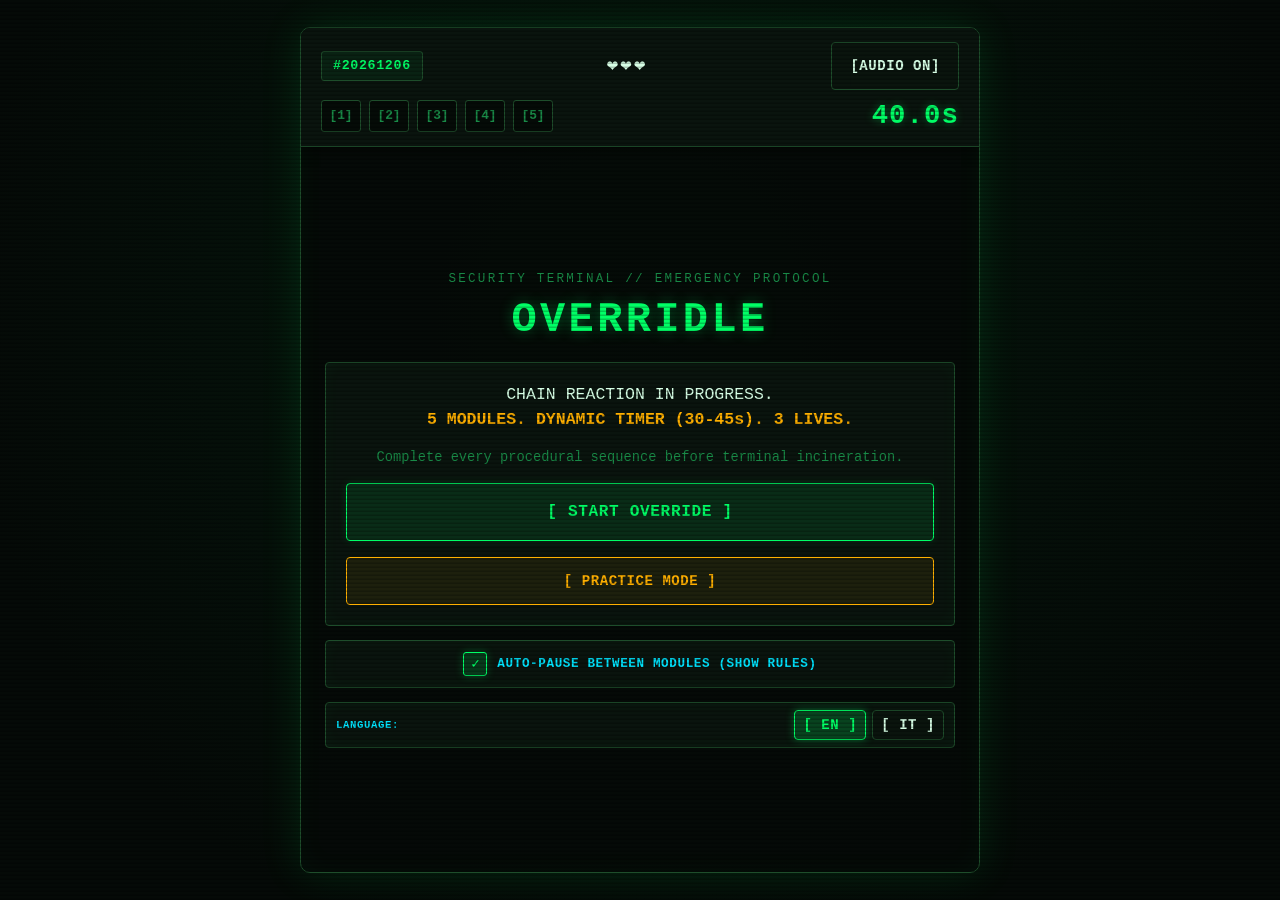
==== commit 0e216391: "feat: dynamic per-module and variant timer (30-46s)" ====
--- a/index.html
+++ b/index.html
@@ -28,7 +28,7 @@
           <span class="round-led" data-round="4">[5]</span>
         </div>
         <button id="pause-btn" class="crt-btn crt-btn--sm hud-pause-btn" type="button" aria-pressed="false" data-i18n="pause_btn" data-i18n-aria="aria_pause" aria-label="Pause (P)" hidden>[⏸ PAUSE]</button>
-        <div id="timer-display" class="timer-display" aria-live="off">60.0s</div>
+        <div id="timer-display" class="timer-display" aria-live="off">36.0s</div>
       </div>
     </header>
 
@@ -43,7 +43,7 @@
         <div id="standby-fresh" class="standby-card crt-panel">
           <p class="briefing-text">
             <span data-i18n="briefing_line1">CHAIN REACTION IN PROGRESS.</span><br>
-            <strong data-i18n="briefing_line2">5 MODULES. 60.0 SECONDS. 3 LIVES.</strong>
+            <strong data-i18n="briefing_line2">5 MODULES. DYNAMIC TIMER (30-45s). 3 LIVES.</strong>
           </p>
           <p class="briefing-sub" data-i18n="briefing_sub">
             Complete every procedural sequence before terminal incineration.
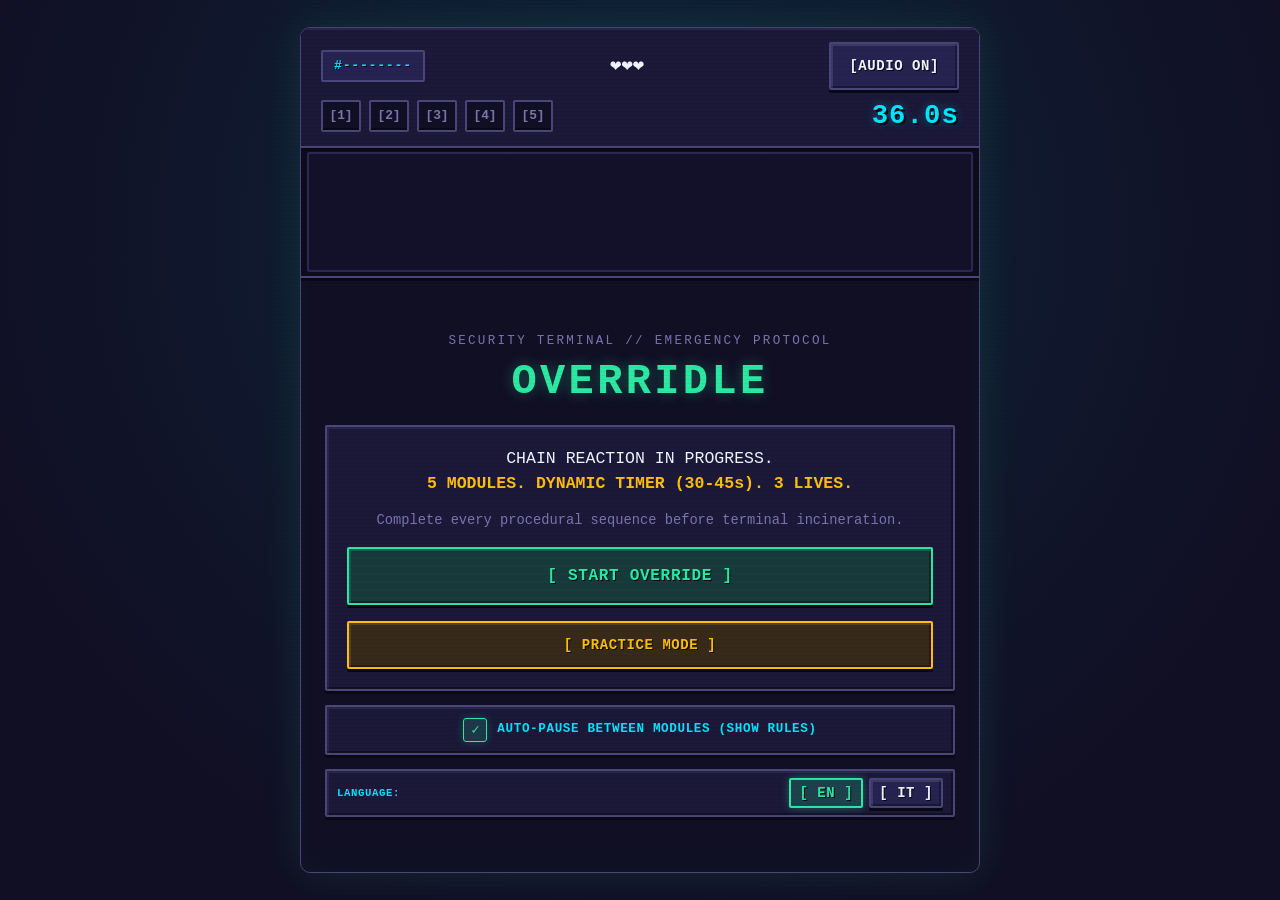
==== commit bb67825e: "feat: 16-bit theme and animated containment room" ====
--- a/index.html
+++ b/index.html
@@ -3,9 +3,9 @@
 <head>
   <meta charset="UTF-8">
   <meta name="viewport" content="width=device-width, initial-scale=1.0, maximum-scale=1.0, user-scalable=no, viewport-fit=cover">
-  <meta name="theme-color" content="#050a07">
+  <meta name="theme-color" content="#110f24">
   <title>OVERRIDLE // SECURITY TERMINAL</title>
-  <link rel="icon" type="image/svg+xml" href="data:image/svg+xml,%3Csvg xmlns='http://www.w3.org/2000/svg' viewBox='0 0 32 32'%3E%3Crect width='32' height='32' rx='4' fill='%23050a07' stroke='%2300ff66' stroke-width='2'/%3E%3Ctext x='16' y='21' text-anchor='middle' font-family='monospace' font-weight='bold' font-size='14' fill='%2300ff66'%3EOV%3C/text%3E%3C/svg%3E">
+  <link rel="icon" type="image/svg+xml" href="data:image/svg+xml,%3Csvg xmlns='http://www.w3.org/2000/svg' viewBox='0 0 32 32'%3E%3Crect width='32' height='32' rx='4' fill='%23110f24' stroke='%2300e5ff' stroke-width='2'/%3E%3Ctext x='16' y='21' text-anchor='middle' font-family='monospace' font-weight='bold' font-size='14' fill='%23ffbe0b'%3EOV%3C/text%3E%3C/svg%3E">
   <link rel="stylesheet" href="./css/terminal.css">
 </head>
 <body>
@@ -31,6 +31,10 @@
         <div id="timer-display" class="timer-display" aria-live="off">36.0s</div>
       </div>
     </header>
+
+    <div id="containment-stage" class="containment-stage" aria-hidden="true">
+      <canvas id="containment-canvas" class="containment-canvas" width="160" height="52"></canvas>
+    </div>
 
     <main id="stage" class="stage">
       <!-- STANDBY -->
--- a/css/terminal.css
+++ b/css/terminal.css
@@ -1,13 +1,15 @@
 :root {
-  --crt-bg: #050a07;
-  --crt-panel: #0a140e;
-  --crt-border: #1e4d2b;
-  --crt-green: #00ff66;
-  --crt-green-dim: #198a47;
-  --crt-amber: #ffb000;
-  --crt-red: #ff2a2a;
+  --crt-bg: #110f24;
+  --crt-panel: #1b1838;
+  --crt-panel-hi: #272350;
+  --crt-border: #4a457a;
+  --crt-green: #2ce8a2;
+  --crt-green-dim: #7b75b0;
+  --crt-amber: #ffbe0b;
+  --crt-red: #ff3366;
   --crt-cyan: #00e5ff;
-  --crt-text: #d7ffe6;
+  --crt-text: #f0f4ff;
+  --crt-shadow: #090814;
   --font-mono: 'JetBrains Mono', 'Cascadia Mono', 'Fira Code', 'SFMono-Regular', Consolas, 'Liberation Mono', Menlo, monospace;
 }
 
@@ -30,7 +32,7 @@
   height: 100dvh;
   overflow: hidden;
   background-color: var(--crt-bg);
-  background-image: radial-gradient(circle at 50% 35%, rgba(0, 255, 102, 0.06) 0%, rgba(5, 10, 7, 0.96) 78%);
+  background-image: radial-gradient(circle at 50% 25%, rgba(0, 229, 255, 0.1) 0%, rgba(17, 15, 36, 0.98) 76%);
   color: var(--crt-text);
   font-family: var(--font-mono);
   font-size: 14px;
@@ -48,7 +50,7 @@
   touch-action: manipulation;
 }
 
-/* Non-blocking CRT scanlines & error flash */
+/* Subtle 16-bit pixel grid & error flash */
 .crt-scanlines {
   position: fixed;
   inset: 0;
@@ -57,9 +59,8 @@
   background: repeating-linear-gradient(
     to bottom,
     rgba(0, 0, 0, 0) 0px,
-    rgba(0, 0, 0, 0) 2px,
-    rgba(0, 0, 0, 0.22) 3px,
-    rgba(0, 0, 0, 0.22) 4px
+    rgba(0, 0, 0, 0) 3px,
+    rgba(9, 8, 20, 0.08) 4px
   );
 }
 
@@ -98,22 +99,24 @@
   display: flex;
   flex-direction: column;
   overflow: hidden;
-  border-left: 1px solid rgba(30, 77, 43, 0.45);
-  border-right: 1px solid rgba(30, 77, 43, 0.45);
-  background: rgba(5, 10, 7, 0.88);
+  border-left: 2px solid var(--crt-border);
+  border-right: 2px solid var(--crt-border);
+  background: var(--crt-bg);
   position: relative;
+  box-shadow: 0 0 36px rgba(0, 0, 0, 0.75);
 }
 
 /* Fixed compact top HUD */
 .hud {
   flex-shrink: 0;
   background: var(--crt-panel);
-  border-bottom: 1px solid var(--crt-border);
+  border-bottom: 2px solid var(--crt-border);
   padding: 8px 12px;
   display: flex;
   flex-direction: column;
   gap: 6px;
-  box-shadow: 0 2px 12px rgba(0, 0, 0, 0.55);
+  box-shadow: inset 0 2px 0 rgba(255, 255, 255, 0.06), 0 3px 0 var(--crt-shadow);
+  z-index: 2;
 }
 
 .hud-top,
@@ -128,27 +131,45 @@
   display: inline-flex;
   align-items: center;
   padding: 3px 7px;
-  border: 1px solid var(--crt-border);
-  border-radius: 3px;
-  background: rgba(0, 255, 102, 0.06);
-  color: var(--crt-green);
+  border: 2px solid var(--crt-border);
+  border-radius: 2px;
+  background: var(--crt-panel-hi);
+  color: var(--crt-cyan);
   font-size: 0.78rem;
-  font-weight: 700;
+  font-weight: 800;
   letter-spacing: 0.05em;
   white-space: nowrap;
+  text-shadow: 1px 1px 0 var(--crt-shadow);
 }
 
 .seed-badge.is-practice {
-  border-color: rgba(255, 176, 0, 0.55);
-  background: rgba(255, 176, 0, 0.1);
+  border-color: var(--crt-amber);
+  background: rgba(255, 190, 11, 0.14);
   color: var(--crt-amber);
 }
 
 .lives-display {
-  font-size: 1rem;
-  letter-spacing: 0.12em;
+  display: inline-flex;
+  align-items: center;
+  gap: 4px;
   line-height: 1;
   white-space: nowrap;
+}
+
+.pixel-heart {
+  display: block;
+  image-rendering: pixelated;
+  filter: drop-shadow(0 2px 0 var(--crt-shadow));
+  transition: transform 140ms ease;
+}
+
+.pixel-heart.is-full {
+  transform: scale(1);
+}
+
+.pixel-heart.is-empty {
+  opacity: 0.55;
+  transform: scale(0.92);
 }
 
 .hud-mute-btn {
@@ -196,19 +217,20 @@
   height: 24px;
   padding: 0 4px;
   font-size: 0.75rem;
-  font-weight: 700;
-  border: 1px solid var(--crt-border);
-  border-radius: 3px;
+  font-weight: 800;
+  border: 2px solid var(--crt-border);
+  border-radius: 2px;
   color: var(--crt-green-dim);
-  background: rgba(5, 10, 7, 0.9);
+  background: var(--crt-bg);
+  box-shadow: inset 0 -2px 0 rgba(0, 0, 0, 0.4);
   transition: border-color 120ms ease, color 120ms ease, background-color 120ms ease;
 }
 
 .round-led.is-active {
-  border-color: var(--crt-cyan);
-  color: var(--crt-cyan);
-  background: rgba(0, 229, 255, 0.12);
-  box-shadow: 0 0 8px rgba(0, 229, 255, 0.25);
+  border-color: var(--crt-amber);
+  color: var(--crt-amber);
+  background: rgba(255, 190, 11, 0.16);
+  box-shadow: 0 0 8px rgba(255, 190, 11, 0.3);
 }
 
 .round-led.is-won {
@@ -228,11 +250,42 @@
   font-weight: 800;
   letter-spacing: 0.04em;
   font-variant-numeric: tabular-nums;
-  color: var(--crt-green);
-  text-shadow: 0 0 8px rgba(0, 255, 102, 0.35);
+  color: var(--crt-cyan);
+  text-shadow: 2px 2px 0 var(--crt-shadow), 0 0 10px rgba(0, 229, 255, 0.35);
   min-width: 78px;
   text-align: right;
   line-height: 1;
+}
+
+/* 16-bit Pixel-Art Containment Room Scene */
+.containment-stage {
+  flex-shrink: 0;
+  background: #0d0b1c;
+  border-bottom: 2px solid var(--crt-border);
+  box-shadow: inset 0 2px 0 rgba(0, 0, 0, 0.5), 0 3px 0 var(--crt-shadow);
+  padding: 4px 6px;
+  display: flex;
+  align-items: center;
+  justify-content: center;
+}
+
+.containment-canvas {
+  display: block;
+  width: 100%;
+  height: auto;
+  max-height: 120px;
+  object-fit: contain;
+  image-rendering: pixelated;
+  image-rendering: crisp-edges;
+  border: 2px solid #2b2852;
+  border-radius: 2px;
+  background: #131129;
+}
+
+@media (max-height: 700px) {
+  .containment-canvas {
+    max-height: 88px;
+  }
 }
 
 .timer-display.is-amber {
@@ -303,7 +356,7 @@
   font-weight: 800;
   letter-spacing: 0.08em;
   color: var(--crt-green);
-  text-shadow: 0 0 14px rgba(0, 255, 102, 0.35);
+  text-shadow: 0 0 14px rgba(44, 232, 162, 0.35);
 }
 
 .standby-card {
@@ -395,8 +448,8 @@
 
 .autopause-input:checked + .autopause-box {
   border-color: var(--crt-green);
-  background: rgba(0, 255, 102, 0.16);
-  box-shadow: 0 0 8px rgba(0, 255, 102, 0.25);
+  background: rgba(44, 232, 162, 0.16);
+  box-shadow: 0 0 8px rgba(44, 232, 162, 0.25);
 }
 
 .autopause-input:checked + .autopause-box::before {
@@ -448,7 +501,7 @@
   justify-content: space-between;
   gap: 8px;
   padding: 6px 8px;
-  background: rgba(5, 10, 7, 0.75);
+  background: rgba(17, 15, 36, 0.75);
   border: 1px solid var(--crt-border);
   border-radius: 3px;
 }
@@ -632,7 +685,7 @@
   font-size: 0.86rem;
   line-height: 1.45;
   color: var(--crt-text);
-  background: rgba(0, 255, 102, 0.05);
+  background: rgba(44, 232, 162, 0.05);
   border: 1px solid rgba(30, 77, 43, 0.7);
   border-radius: 3px;
   padding: 10px 12px;
@@ -686,7 +739,7 @@
 
 .end-title.is-win {
   color: var(--crt-green);
-  text-shadow: 0 0 12px rgba(0, 255, 102, 0.35);
+  text-shadow: 0 0 12px rgba(44, 232, 162, 0.35);
 }
 
 .end-title.is-lose {
@@ -701,7 +754,7 @@
 }
 
 .stat-box {
-  background: rgba(5, 10, 7, 0.85);
+  background: rgba(17, 15, 36, 0.85);
   border: 1px solid var(--crt-border);
   border-radius: 3px;
   padding: 8px;
@@ -729,7 +782,7 @@
 .share-preview {
   margin: 0;
   padding: 10px;
-  background: rgba(5, 10, 7, 0.95);
+  background: rgba(17, 15, 36, 0.95);
   border: 1px dashed var(--crt-border);
   border-radius: 3px;
   font-family: inherit;
@@ -755,10 +808,10 @@
 
 .crt-panel {
   background: var(--crt-panel);
-  border: 1px solid var(--crt-border);
-  border-radius: 4px;
+  border: 2px solid var(--crt-border);
+  border-radius: 2px;
   padding: 10px;
-  box-shadow: inset 0 0 16px rgba(0, 255, 102, 0.04);
+  box-shadow: inset 2px 2px 0 rgba(255, 255, 255, 0.06), inset -2px -2px 0 rgba(0, 0, 0, 0.35), 0 3px 0 var(--crt-shadow);
 }
 
 .crt-btn {
@@ -768,25 +821,28 @@
   gap: 6px;
   min-height: 40px;
   padding: 8px 12px;
-  border: 1px solid var(--crt-border);
-  border-radius: 4px;
-  background: rgba(10, 20, 14, 0.92);
+  border: 2px solid var(--crt-border);
+  border-radius: 2px;
+  background: var(--crt-panel-hi);
   color: var(--crt-text);
   font-size: 0.86rem;
-  font-weight: 700;
+  font-weight: 800;
   letter-spacing: 0.04em;
   text-align: center;
+  text-shadow: 1px 1px 0 var(--crt-shadow);
+  box-shadow: inset 2px 2px 0 rgba(255, 255, 255, 0.1), inset -2px -2px 0 rgba(0, 0, 0, 0.35), 0 3px 0 var(--crt-shadow);
   cursor: pointer;
-  transition: background-color 100ms ease, border-color 100ms ease, color 100ms ease, box-shadow 100ms ease, transform 60ms ease;
+  transition: background-color 100ms ease, border-color 100ms ease, color 100ms ease, box-shadow 60ms ease, transform 60ms ease;
 }
 
 .crt-btn:hover:not(:disabled) {
-  border-color: var(--crt-green);
-  background: rgba(0, 255, 102, 0.12);
+  border-color: var(--crt-cyan);
+  background: #322d66;
 }
 
 .crt-btn:active:not(:disabled) {
-  transform: translateY(1px);
+  transform: translateY(2px);
+  box-shadow: inset 2px 2px 0 rgba(0, 0, 0, 0.3), 0 1px 0 var(--crt-shadow);
 }
 
 .crt-btn:focus-visible {
@@ -802,43 +858,43 @@
 .crt-btn--primary {
   border-color: var(--crt-green);
   color: var(--crt-green);
-  background: rgba(0, 255, 102, 0.1);
-  box-shadow: 0 0 10px rgba(0, 255, 102, 0.12);
+  background: #173b3a;
+  box-shadow: inset 2px 2px 0 rgba(44, 232, 162, 0.18), inset -2px -2px 0 rgba(0, 0, 0, 0.35), 0 3px 0 var(--crt-shadow);
 }
 
 .crt-btn--primary:hover:not(:disabled) {
-  background: rgba(0, 255, 102, 0.2);
-  box-shadow: 0 0 14px rgba(0, 255, 102, 0.25);
+  background: #1e4f4b;
+  box-shadow: inset 2px 2px 0 rgba(44, 232, 162, 0.25), 0 3px 0 var(--crt-shadow), 0 0 12px rgba(44, 232, 162, 0.28);
 }
 
 .crt-btn--danger {
   border-color: var(--crt-red);
   color: var(--crt-red);
-  background: rgba(255, 42, 42, 0.1);
+  background: #3a1630;
 }
 
 .crt-btn--danger:hover:not(:disabled) {
-  background: rgba(255, 42, 42, 0.22);
+  background: #4f1c3f;
 }
 
 .crt-btn--amber {
   border-color: var(--crt-amber);
   color: var(--crt-amber);
-  background: rgba(255, 176, 0, 0.08);
+  background: #382a19;
 }
 
 .crt-btn--amber:hover:not(:disabled) {
-  background: rgba(255, 176, 0, 0.2);
+  background: #4d3920;
 }
 
 .crt-btn--cyan {
   border-color: var(--crt-cyan);
   color: var(--crt-cyan);
-  background: rgba(0, 229, 255, 0.08);
+  background: #14364a;
 }
 
 .crt-btn--cyan:hover:not(:disabled) {
-  background: rgba(0, 229, 255, 0.18);
+  background: #1a4761;
 }
 
 .crt-btn--sm {
@@ -868,7 +924,7 @@
   gap: 3px;
   padding: 8px 10px;
   margin-bottom: 8px;
-  background: rgba(0, 255, 102, 0.04);
+  background: rgba(44, 232, 162, 0.04);
   border: 1px solid var(--crt-border);
   border-left: 3px solid var(--crt-green);
   border-radius: 3px;
@@ -922,7 +978,7 @@
   padding: 6px 8px;
   border: 1px dashed var(--crt-border);
   border-radius: 3px;
-  background: rgba(5, 10, 7, 0.85);
+  background: rgba(17, 15, 36, 0.85);
   color: var(--crt-amber);
   font-size: 0.78rem;
   font-weight: 600;
@@ -944,7 +1000,7 @@
 .crt-bar {
   width: 100%;
   height: 14px;
-  background: rgba(5, 10, 7, 0.95);
+  background: rgba(17, 15, 36, 0.95);
   border: 1px solid var(--crt-border);
   border-radius: 3px;
   overflow: hidden;
@@ -981,7 +1037,7 @@
   border-radius: 3px;
   background: var(--crt-green);
   border: 2px solid var(--crt-bg);
-  box-shadow: 0 0 8px rgba(0, 255, 102, 0.6);
+  box-shadow: 0 0 8px rgba(44, 232, 162, 0.6);
 }
 
 .crt-slider::-moz-range-track {
@@ -997,7 +1053,7 @@
   border-radius: 3px;
   background: var(--crt-green);
   border: 2px solid var(--crt-bg);
-  box-shadow: 0 0 8px rgba(0, 255, 102, 0.6);
+  box-shadow: 0 0 8px rgba(44, 232, 162, 0.6);
 }
 
 .text-green { color: var(--crt-green); }
@@ -1047,7 +1103,7 @@
     height: min(94dvh, 920px);
     border: 1px solid var(--crt-border);
     border-radius: 10px;
-    box-shadow: 0 0 42px rgba(0, 255, 102, 0.12), inset 0 0 28px rgba(0, 255, 102, 0.04);
+    box-shadow: 0 0 42px rgba(44, 232, 162, 0.12), inset 0 0 28px rgba(44, 232, 162, 0.04);
   }
 
   .hud {
@@ -1902,7 +1958,7 @@
 
 .lang-btn.is-active {
   border-color: var(--crt-green, #00ff66);
-  background: rgba(0, 255, 102, 0.2);
+  background: rgba(44, 232, 162, 0.2);
   color: var(--crt-green, #00ff66);
-  box-shadow: 0 0 8px rgba(0, 255, 102, 0.35);
-}
+  box-shadow: 0 0 8px rgba(44, 232, 162, 0.35);
+}
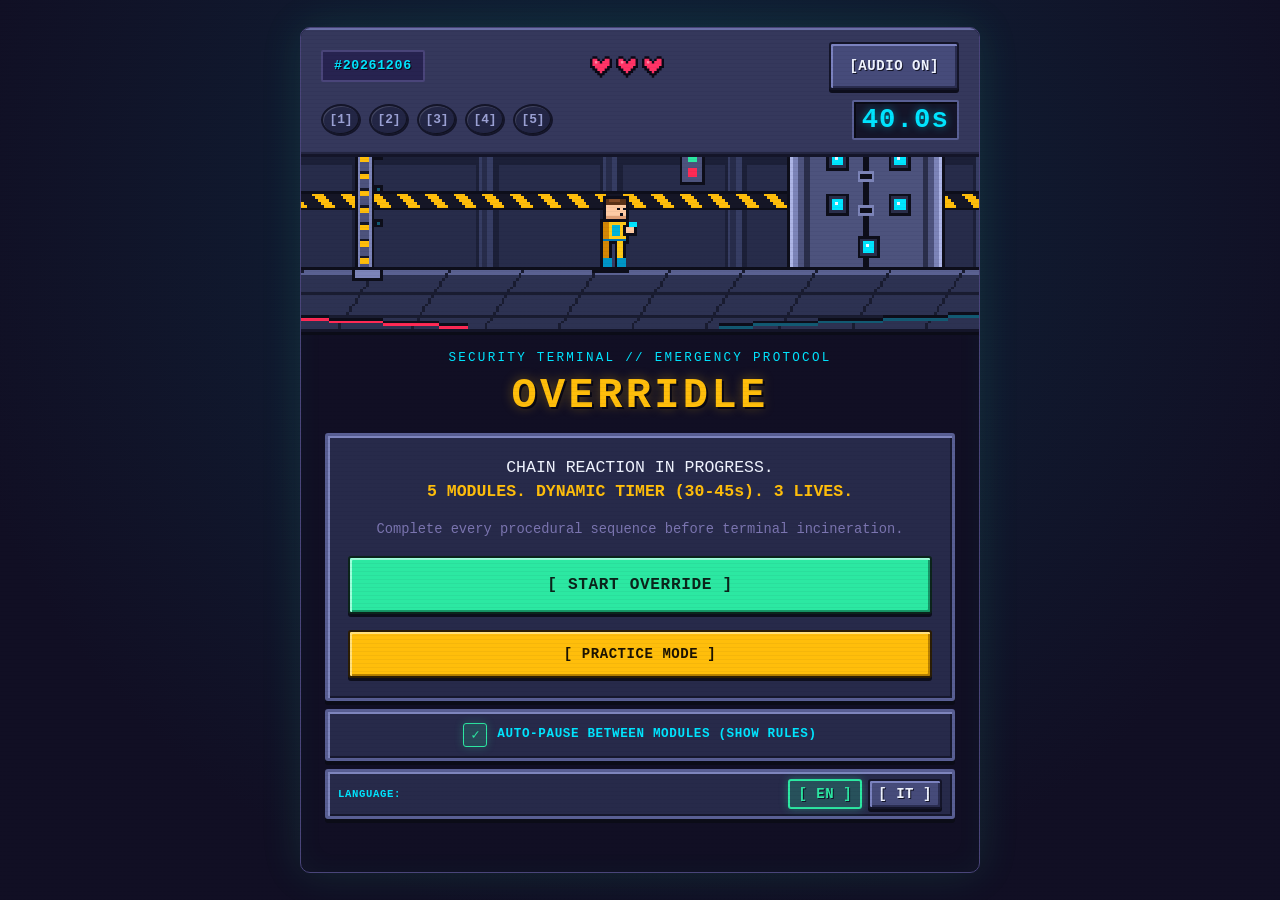
==== commit d61757d7: "feat: upgrade containment room to 240x96 metallic 16-bit console" ====
--- a/index.html
+++ b/index.html
@@ -33,7 +33,7 @@
     </header>
 
     <div id="containment-stage" class="containment-stage" aria-hidden="true">
-      <canvas id="containment-canvas" class="containment-canvas" width="160" height="52"></canvas>
+      <canvas id="containment-canvas" class="containment-canvas" width="240" height="96"></canvas>
     </div>
 
     <main id="stage" class="stage">
--- a/css/terminal.css
+++ b/css/terminal.css
@@ -17,6 +17,12 @@
 *::before,
 *::after {
   box-sizing: border-box;
+  scrollbar-width: none;
+  -ms-overflow-style: none;
+}
+
+*::-webkit-scrollbar {
+  display: none;
 }
 
 [hidden] {
@@ -109,13 +115,13 @@
 /* Fixed compact top HUD */
 .hud {
   flex-shrink: 0;
-  background: var(--crt-panel);
-  border-bottom: 2px solid var(--crt-border);
-  padding: 8px 12px;
+  background: #35385c;
+  border-bottom: 3px solid #141529;
+  padding: 7px 10px;
   display: flex;
   flex-direction: column;
-  gap: 6px;
-  box-shadow: inset 0 2px 0 rgba(255, 255, 255, 0.06), 0 3px 0 var(--crt-shadow);
+  gap: 5px;
+  box-shadow: inset 0 2px 0 #6b71a8, inset 0 -2px 0 #232540;
   z-index: 2;
 }
 
@@ -158,6 +164,8 @@
 
 .pixel-heart {
   display: block;
+  width: 22px;
+  height: 20px;
   image-rendering: pixelated;
   filter: drop-shadow(0 2px 0 var(--crt-shadow));
   transition: transform 140ms ease;
@@ -213,79 +221,77 @@
   display: inline-flex;
   align-items: center;
   justify-content: center;
-  min-width: 28px;
+  width: 24px;
   height: 24px;
-  padding: 0 4px;
-  font-size: 0.75rem;
+  padding: 0;
+  font-size: 0.68rem;
   font-weight: 800;
-  border: 2px solid var(--crt-border);
-  border-radius: 2px;
-  color: var(--crt-green-dim);
-  background: var(--crt-bg);
-  box-shadow: inset 0 -2px 0 rgba(0, 0, 0, 0.4);
-  transition: border-color 120ms ease, color 120ms ease, background-color 120ms ease;
+  border: 2px solid #141529;
+  border-radius: 50%;
+  color: #9ba1d4;
+  background: #232645;
+  box-shadow: inset 1px 1px 0 rgba(255, 255, 255, 0.14), inset -1px -1px 0 rgba(0, 0, 0, 0.55);
+  transition: border-color 120ms ease, color 120ms ease, background-color 120ms ease, box-shadow 120ms ease;
 }
 
 .round-led.is-active {
   border-color: var(--crt-amber);
-  color: var(--crt-amber);
-  background: rgba(255, 190, 11, 0.16);
-  box-shadow: 0 0 8px rgba(255, 190, 11, 0.3);
+  color: #141529;
+  background: var(--crt-amber);
+  box-shadow: 0 0 10px rgba(255, 190, 11, 0.65);
 }
 
 .round-led.is-won {
-  border-color: var(--crt-green);
-  color: var(--crt-bg);
+  border-color: #141529;
+  color: #0b241b;
   background: var(--crt-green);
+  box-shadow: 0 0 8px rgba(44, 232, 162, 0.55);
 }
 
 .round-led.is-lost {
-  border-color: var(--crt-red);
+  border-color: #141529;
   color: #ffffff;
   background: var(--crt-red);
+  box-shadow: 0 0 8px rgba(255, 51, 102, 0.55);
 }
 
 .timer-display {
-  font-size: 1.38rem;
+  font-size: 1.25rem;
   font-weight: 800;
   letter-spacing: 0.04em;
   font-variant-numeric: tabular-nums;
   color: var(--crt-cyan);
-  text-shadow: 2px 2px 0 var(--crt-shadow), 0 0 10px rgba(0, 229, 255, 0.35);
-  min-width: 78px;
-  text-align: right;
-  line-height: 1;
+  background: #141529;
+  border: 2px solid #595f94;
+  border-radius: 2px;
+  padding: 3px 8px;
+  box-shadow: inset 2px 2px 0 #090a14;
+  text-shadow: 0 0 8px rgba(0, 229, 255, 0.45);
+  min-width: 82px;
+  text-align: center;
+  line-height: 1.1;
 }
 
 /* 16-bit Pixel-Art Containment Room Scene */
 .containment-stage {
   flex-shrink: 0;
-  background: #0d0b1c;
-  border-bottom: 2px solid var(--crt-border);
-  box-shadow: inset 0 2px 0 rgba(0, 0, 0, 0.5), 0 3px 0 var(--crt-shadow);
-  padding: 4px 6px;
-  display: flex;
-  align-items: center;
-  justify-content: center;
+  background: #121326;
+  border-bottom: 3px solid #141529;
+  box-shadow: 0 3px 0 #0b0c17;
+  padding: 0;
+  display: block;
+  overflow: hidden;
 }
 
 .containment-canvas {
   display: block;
   width: 100%;
-  height: auto;
-  max-height: 120px;
-  object-fit: contain;
+  height: clamp(104px, 21dvh, 172px);
+  object-fit: cover;
+  object-position: center bottom;
   image-rendering: pixelated;
   image-rendering: crisp-edges;
-  border: 2px solid #2b2852;
-  border-radius: 2px;
-  background: #131129;
-}
-
-@media (max-height: 700px) {
-  .containment-canvas {
-    max-height: 88px;
-  }
+  background: #121326;
 }
 
 .timer-display.is-amber {
@@ -334,8 +340,10 @@
 
 /* Standby screen */
 #screen-standby {
-  justify-content: center;
-  gap: 14px;
+  justify-content: flex-start;
+  gap: 8px;
+  overflow-y: auto;
+  padding-bottom: 4px;
 }
 
 .standby-hero {
@@ -344,25 +352,25 @@
 }
 
 .terminal-tag {
-  font-size: 0.72rem;
+  font-size: 0.68rem;
   letter-spacing: 0.14em;
-  color: var(--crt-green-dim);
-  margin-bottom: 4px;
+  color: var(--crt-cyan);
+  margin-bottom: 1px;
 }
 
 .terminal-title {
   margin: 0;
-  font-size: 2rem;
+  font-size: 1.55rem;
   font-weight: 800;
   letter-spacing: 0.08em;
-  color: var(--crt-green);
-  text-shadow: 0 0 14px rgba(44, 232, 162, 0.35);
+  color: var(--crt-amber);
+  text-shadow: 2px 2px 0 var(--crt-shadow), 0 0 12px rgba(255, 190, 11, 0.35);
 }
 
 .standby-card {
   display: flex;
   flex-direction: column;
-  gap: 12px;
+  gap: 8px;
 }
 
 .briefing-text {
@@ -619,6 +627,11 @@
   display: flex;
   flex-direction: column;
   overflow: hidden;
+  background: #232645;
+  border: 3px solid #5d6396;
+  border-radius: 3px;
+  padding: 8px;
+  box-shadow: inset 2px 2px 0 #8289bf, inset -2px -2px 0 #15172e, 0 4px 0 #0b0c17;
 }
 
 .module-container.is-paused {
@@ -635,10 +648,10 @@
   justify-content: space-between;
   gap: 12px;
   padding: 16px 14px;
-  background: #060e09;
-  border: 1px solid rgba(0, 229, 255, 0.45);
-  border-radius: 4px;
-  box-shadow: inset 0 0 24px rgba(0, 229, 255, 0.08), 0 0 18px rgba(0, 0, 0, 0.85);
+  background: #1b1d36;
+  border: 3px solid var(--crt-cyan);
+  border-radius: 3px;
+  box-shadow: inset 0 0 24px rgba(0, 229, 255, 0.1), 0 0 18px rgba(0, 0, 0, 0.85);
   overflow-y: auto;
 }
 
@@ -807,11 +820,11 @@
    ========================================================================== */
 
 .crt-panel {
-  background: var(--crt-panel);
-  border: 2px solid var(--crt-border);
-  border-radius: 2px;
+  background: #272a4a;
+  border: 3px solid #595f94;
+  border-radius: 3px;
   padding: 10px;
-  box-shadow: inset 2px 2px 0 rgba(255, 255, 255, 0.06), inset -2px -2px 0 rgba(0, 0, 0, 0.35), 0 3px 0 var(--crt-shadow);
+  box-shadow: inset 2px 2px 0 #7e85bd, inset -2px -2px 0 #16182e, 0 4px 0 #0b0c17;
 }
 
 .crt-btn {
@@ -819,30 +832,29 @@
   align-items: center;
   justify-content: center;
   gap: 6px;
-  min-height: 40px;
-  padding: 8px 12px;
-  border: 2px solid var(--crt-border);
-  border-radius: 2px;
-  background: var(--crt-panel-hi);
+  min-height: 38px;
+  padding: 7px 12px;
+  border: 2px solid #141529;
+  border-radius: 3px;
+  background: #464b7a;
   color: var(--crt-text);
   font-size: 0.86rem;
   font-weight: 800;
   letter-spacing: 0.04em;
   text-align: center;
-  text-shadow: 1px 1px 0 var(--crt-shadow);
-  box-shadow: inset 2px 2px 0 rgba(255, 255, 255, 0.1), inset -2px -2px 0 rgba(0, 0, 0, 0.35), 0 3px 0 var(--crt-shadow);
+  text-shadow: 1px 1px 0 #141529;
+  box-shadow: inset 2px 2px 0 #7b82bf, inset -2px -2px 0 #2a2d50, 0 3px 0 #0d0e1c;
   cursor: pointer;
   transition: background-color 100ms ease, border-color 100ms ease, color 100ms ease, box-shadow 60ms ease, transform 60ms ease;
 }
 
 .crt-btn:hover:not(:disabled) {
-  border-color: var(--crt-cyan);
-  background: #322d66;
+  background: #555b91;
 }
 
 .crt-btn:active:not(:disabled) {
   transform: translateY(2px);
-  box-shadow: inset 2px 2px 0 rgba(0, 0, 0, 0.3), 0 1px 0 var(--crt-shadow);
+  box-shadow: inset 2px 2px 0 rgba(0, 0, 0, 0.35), 0 1px 0 #0d0e1c;
 }
 
 .crt-btn:focus-visible {
@@ -856,45 +868,51 @@
 }
 
 .crt-btn--primary {
-  border-color: var(--crt-green);
-  color: var(--crt-green);
-  background: #173b3a;
-  box-shadow: inset 2px 2px 0 rgba(44, 232, 162, 0.18), inset -2px -2px 0 rgba(0, 0, 0, 0.35), 0 3px 0 var(--crt-shadow);
+  border-color: #0b241b;
+  color: #0b241b;
+  text-shadow: none;
+  background: var(--crt-green);
+  box-shadow: inset 2px 2px 0 #9effda, inset -2px -2px 0 #169666, 0 3px 0 #0d0e1c;
 }
 
 .crt-btn--primary:hover:not(:disabled) {
-  background: #1e4f4b;
-  box-shadow: inset 2px 2px 0 rgba(44, 232, 162, 0.25), 0 3px 0 var(--crt-shadow), 0 0 12px rgba(44, 232, 162, 0.28);
+  background: #4ff5b6;
+  box-shadow: inset 2px 2px 0 #b8ffe4, inset -2px -2px 0 #169666, 0 3px 0 #0d0e1c, 0 0 12px rgba(44, 232, 162, 0.4);
 }
 
 .crt-btn--danger {
-  border-color: var(--crt-red);
-  color: var(--crt-red);
-  background: #3a1630;
+  border-color: #2b0a15;
+  color: #ffffff;
+  background: var(--crt-red);
+  box-shadow: inset 2px 2px 0 #ff8aa8, inset -2px -2px 0 #a31438, 0 3px 0 #0d0e1c;
 }
 
 .crt-btn--danger:hover:not(:disabled) {
-  background: #4f1c3f;
+  background: #ff4d7a;
 }
 
 .crt-btn--amber {
-  border-color: var(--crt-amber);
-  color: var(--crt-amber);
-  background: #382a19;
+  border-color: #2b1d04;
+  color: #1c1302;
+  text-shadow: none;
+  background: var(--crt-amber);
+  box-shadow: inset 2px 2px 0 #ffe07d, inset -2px -2px 0 #b88200, 0 3px 0 #0d0e1c;
 }
 
 .crt-btn--amber:hover:not(:disabled) {
-  background: #4d3920;
+  background: #ffcb38;
 }
 
 .crt-btn--cyan {
-  border-color: var(--crt-cyan);
-  color: var(--crt-cyan);
-  background: #14364a;
+  border-color: #062530;
+  color: #062530;
+  text-shadow: none;
+  background: var(--crt-cyan);
+  box-shadow: inset 2px 2px 0 #99f3ff, inset -2px -2px 0 #0099ad, 0 3px 0 #0d0e1c;
 }
 
 .crt-btn--cyan:hover:not(:disabled) {
-  background: #1a4761;
+  background: #3dedff;
 }
 
 .crt-btn--sm {
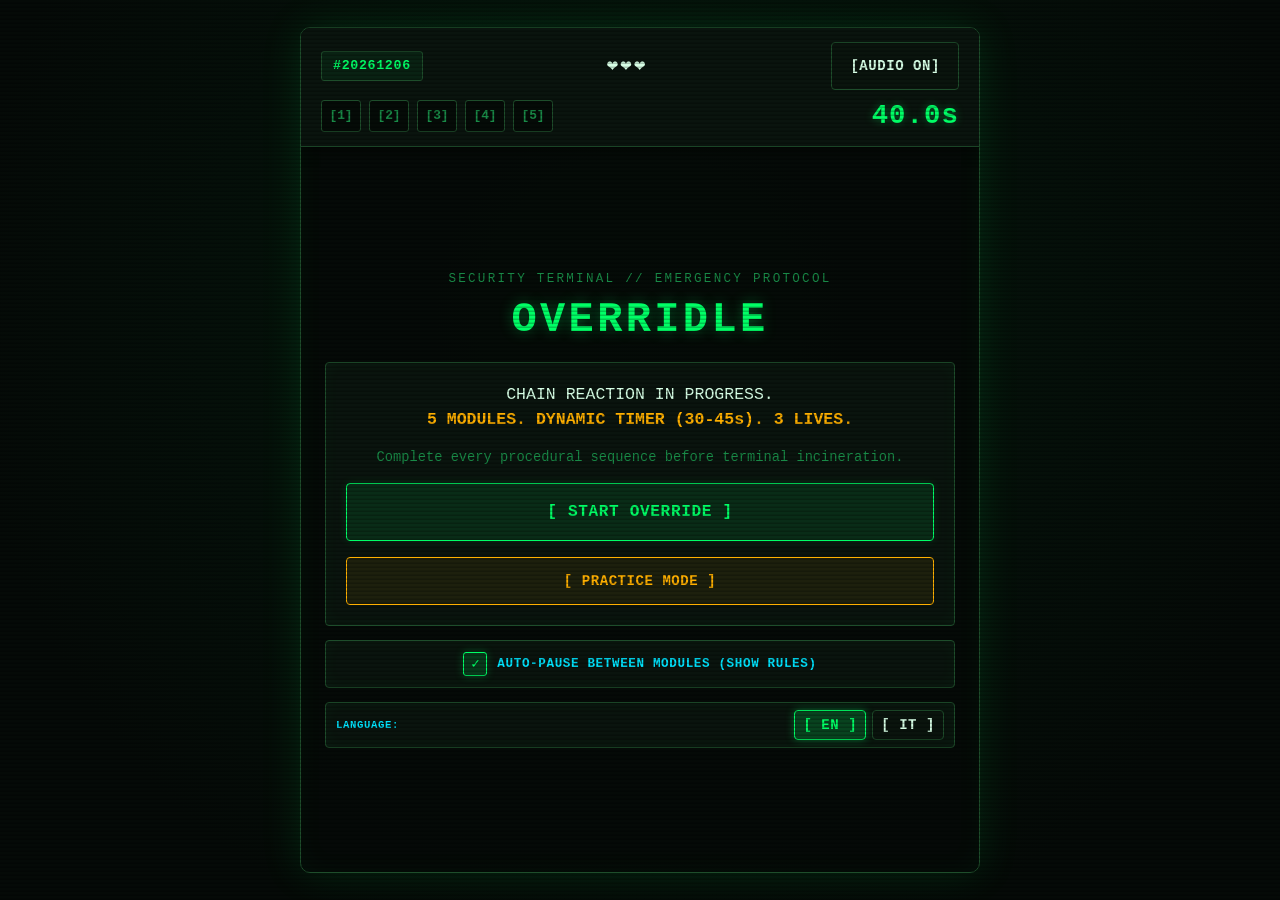
==== commit 1e85770d: "revert: restore original CRT terminal UI" ====
--- a/index.html
+++ b/index.html
@@ -3,9 +3,9 @@
 <head>
   <meta charset="UTF-8">
   <meta name="viewport" content="width=device-width, initial-scale=1.0, maximum-scale=1.0, user-scalable=no, viewport-fit=cover">
-  <meta name="theme-color" content="#110f24">
+  <meta name="theme-color" content="#050a07">
   <title>OVERRIDLE // SECURITY TERMINAL</title>
-  <link rel="icon" type="image/svg+xml" href="data:image/svg+xml,%3Csvg xmlns='http://www.w3.org/2000/svg' viewBox='0 0 32 32'%3E%3Crect width='32' height='32' rx='4' fill='%23110f24' stroke='%2300e5ff' stroke-width='2'/%3E%3Ctext x='16' y='21' text-anchor='middle' font-family='monospace' font-weight='bold' font-size='14' fill='%23ffbe0b'%3EOV%3C/text%3E%3C/svg%3E">
+  <link rel="icon" type="image/svg+xml" href="data:image/svg+xml,%3Csvg xmlns='http://www.w3.org/2000/svg' viewBox='0 0 32 32'%3E%3Crect width='32' height='32' rx='4' fill='%23050a07' stroke='%2300ff66' stroke-width='2'/%3E%3Ctext x='16' y='21' text-anchor='middle' font-family='monospace' font-weight='bold' font-size='14' fill='%2300ff66'%3EOV%3C/text%3E%3C/svg%3E">
   <link rel="stylesheet" href="./css/terminal.css">
 </head>
 <body>
@@ -31,10 +31,6 @@
         <div id="timer-display" class="timer-display" aria-live="off">36.0s</div>
       </div>
     </header>
-
-    <div id="containment-stage" class="containment-stage" aria-hidden="true">
-      <canvas id="containment-canvas" class="containment-canvas" width="240" height="96"></canvas>
-    </div>
 
     <main id="stage" class="stage">
       <!-- STANDBY -->
--- a/css/terminal.css
+++ b/css/terminal.css
@@ -1,15 +1,13 @@
 :root {
-  --crt-bg: #110f24;
-  --crt-panel: #1b1838;
-  --crt-panel-hi: #272350;
-  --crt-border: #4a457a;
-  --crt-green: #2ce8a2;
-  --crt-green-dim: #7b75b0;
-  --crt-amber: #ffbe0b;
-  --crt-red: #ff3366;
+  --crt-bg: #050a07;
+  --crt-panel: #0a140e;
+  --crt-border: #1e4d2b;
+  --crt-green: #00ff66;
+  --crt-green-dim: #198a47;
+  --crt-amber: #ffb000;
+  --crt-red: #ff2a2a;
   --crt-cyan: #00e5ff;
-  --crt-text: #f0f4ff;
-  --crt-shadow: #090814;
+  --crt-text: #d7ffe6;
   --font-mono: 'JetBrains Mono', 'Cascadia Mono', 'Fira Code', 'SFMono-Regular', Consolas, 'Liberation Mono', Menlo, monospace;
 }
 
@@ -17,12 +15,6 @@
 *::before,
 *::after {
   box-sizing: border-box;
-  scrollbar-width: none;
-  -ms-overflow-style: none;
-}
-
-*::-webkit-scrollbar {
-  display: none;
 }
 
 [hidden] {
@@ -38,7 +30,7 @@
   height: 100dvh;
   overflow: hidden;
   background-color: var(--crt-bg);
-  background-image: radial-gradient(circle at 50% 25%, rgba(0, 229, 255, 0.1) 0%, rgba(17, 15, 36, 0.98) 76%);
+  background-image: radial-gradient(circle at 50% 35%, rgba(0, 255, 102, 0.06) 0%, rgba(5, 10, 7, 0.96) 78%);
   color: var(--crt-text);
   font-family: var(--font-mono);
   font-size: 14px;
@@ -56,7 +48,7 @@
   touch-action: manipulation;
 }
 
-/* Subtle 16-bit pixel grid & error flash */
+/* Non-blocking CRT scanlines & error flash */
 .crt-scanlines {
   position: fixed;
   inset: 0;
@@ -65,8 +57,9 @@
   background: repeating-linear-gradient(
     to bottom,
     rgba(0, 0, 0, 0) 0px,
-    rgba(0, 0, 0, 0) 3px,
-    rgba(9, 8, 20, 0.08) 4px
+    rgba(0, 0, 0, 0) 2px,
+    rgba(0, 0, 0, 0.22) 3px,
+    rgba(0, 0, 0, 0.22) 4px
   );
 }
 
@@ -105,24 +98,22 @@
   display: flex;
   flex-direction: column;
   overflow: hidden;
-  border-left: 2px solid var(--crt-border);
-  border-right: 2px solid var(--crt-border);
-  background: var(--crt-bg);
+  border-left: 1px solid rgba(30, 77, 43, 0.45);
+  border-right: 1px solid rgba(30, 77, 43, 0.45);
+  background: rgba(5, 10, 7, 0.88);
   position: relative;
-  box-shadow: 0 0 36px rgba(0, 0, 0, 0.75);
 }
 
 /* Fixed compact top HUD */
 .hud {
   flex-shrink: 0;
-  background: #35385c;
-  border-bottom: 3px solid #141529;
-  padding: 7px 10px;
+  background: var(--crt-panel);
+  border-bottom: 1px solid var(--crt-border);
+  padding: 8px 12px;
   display: flex;
   flex-direction: column;
-  gap: 5px;
-  box-shadow: inset 0 2px 0 #6b71a8, inset 0 -2px 0 #232540;
-  z-index: 2;
+  gap: 6px;
+  box-shadow: 0 2px 12px rgba(0, 0, 0, 0.55);
 }
 
 .hud-top,
@@ -137,47 +128,27 @@
   display: inline-flex;
   align-items: center;
   padding: 3px 7px;
-  border: 2px solid var(--crt-border);
-  border-radius: 2px;
-  background: var(--crt-panel-hi);
-  color: var(--crt-cyan);
+  border: 1px solid var(--crt-border);
+  border-radius: 3px;
+  background: rgba(0, 255, 102, 0.06);
+  color: var(--crt-green);
   font-size: 0.78rem;
-  font-weight: 800;
+  font-weight: 700;
   letter-spacing: 0.05em;
   white-space: nowrap;
-  text-shadow: 1px 1px 0 var(--crt-shadow);
 }
 
 .seed-badge.is-practice {
-  border-color: var(--crt-amber);
-  background: rgba(255, 190, 11, 0.14);
+  border-color: rgba(255, 176, 0, 0.55);
+  background: rgba(255, 176, 0, 0.1);
   color: var(--crt-amber);
 }
 
 .lives-display {
-  display: inline-flex;
-  align-items: center;
-  gap: 4px;
+  font-size: 1rem;
+  letter-spacing: 0.12em;
   line-height: 1;
   white-space: nowrap;
-}
-
-.pixel-heart {
-  display: block;
-  width: 22px;
-  height: 20px;
-  image-rendering: pixelated;
-  filter: drop-shadow(0 2px 0 var(--crt-shadow));
-  transition: transform 140ms ease;
-}
-
-.pixel-heart.is-full {
-  transform: scale(1);
-}
-
-.pixel-heart.is-empty {
-  opacity: 0.55;
-  transform: scale(0.92);
 }
 
 .hud-mute-btn {
@@ -221,77 +192,47 @@
   display: inline-flex;
   align-items: center;
   justify-content: center;
-  width: 24px;
+  min-width: 28px;
   height: 24px;
-  padding: 0;
-  font-size: 0.68rem;
-  font-weight: 800;
-  border: 2px solid #141529;
-  border-radius: 50%;
-  color: #9ba1d4;
-  background: #232645;
-  box-shadow: inset 1px 1px 0 rgba(255, 255, 255, 0.14), inset -1px -1px 0 rgba(0, 0, 0, 0.55);
-  transition: border-color 120ms ease, color 120ms ease, background-color 120ms ease, box-shadow 120ms ease;
+  padding: 0 4px;
+  font-size: 0.75rem;
+  font-weight: 700;
+  border: 1px solid var(--crt-border);
+  border-radius: 3px;
+  color: var(--crt-green-dim);
+  background: rgba(5, 10, 7, 0.9);
+  transition: border-color 120ms ease, color 120ms ease, background-color 120ms ease;
 }
 
 .round-led.is-active {
-  border-color: var(--crt-amber);
-  color: #141529;
-  background: var(--crt-amber);
-  box-shadow: 0 0 10px rgba(255, 190, 11, 0.65);
+  border-color: var(--crt-cyan);
+  color: var(--crt-cyan);
+  background: rgba(0, 229, 255, 0.12);
+  box-shadow: 0 0 8px rgba(0, 229, 255, 0.25);
 }
 
 .round-led.is-won {
-  border-color: #141529;
-  color: #0b241b;
+  border-color: var(--crt-green);
+  color: var(--crt-bg);
   background: var(--crt-green);
-  box-shadow: 0 0 8px rgba(44, 232, 162, 0.55);
 }
 
 .round-led.is-lost {
-  border-color: #141529;
+  border-color: var(--crt-red);
   color: #ffffff;
   background: var(--crt-red);
-  box-shadow: 0 0 8px rgba(255, 51, 102, 0.55);
 }
 
 .timer-display {
-  font-size: 1.25rem;
+  font-size: 1.38rem;
   font-weight: 800;
   letter-spacing: 0.04em;
   font-variant-numeric: tabular-nums;
-  color: var(--crt-cyan);
-  background: #141529;
-  border: 2px solid #595f94;
-  border-radius: 2px;
-  padding: 3px 8px;
-  box-shadow: inset 2px 2px 0 #090a14;
-  text-shadow: 0 0 8px rgba(0, 229, 255, 0.45);
-  min-width: 82px;
-  text-align: center;
-  line-height: 1.1;
-}
-
-/* 16-bit Pixel-Art Containment Room Scene */
-.containment-stage {
-  flex-shrink: 0;
-  background: #121326;
-  border-bottom: 3px solid #141529;
-  box-shadow: 0 3px 0 #0b0c17;
-  padding: 0;
-  display: block;
-  overflow: hidden;
-}
-
-.containment-canvas {
-  display: block;
-  width: 100%;
-  height: clamp(104px, 21dvh, 172px);
-  object-fit: cover;
-  object-position: center bottom;
-  image-rendering: pixelated;
-  image-rendering: crisp-edges;
-  background: #121326;
+  color: var(--crt-green);
+  text-shadow: 0 0 8px rgba(0, 255, 102, 0.35);
+  min-width: 78px;
+  text-align: right;
+  line-height: 1;
 }
 
 .timer-display.is-amber {
@@ -340,10 +281,8 @@
 
 /* Standby screen */
 #screen-standby {
-  justify-content: flex-start;
-  gap: 8px;
-  overflow-y: auto;
-  padding-bottom: 4px;
+  justify-content: center;
+  gap: 14px;
 }
 
 .standby-hero {
@@ -352,25 +291,25 @@
 }
 
 .terminal-tag {
-  font-size: 0.68rem;
+  font-size: 0.72rem;
   letter-spacing: 0.14em;
-  color: var(--crt-cyan);
-  margin-bottom: 1px;
+  color: var(--crt-green-dim);
+  margin-bottom: 4px;
 }
 
 .terminal-title {
   margin: 0;
-  font-size: 1.55rem;
+  font-size: 2rem;
   font-weight: 800;
   letter-spacing: 0.08em;
-  color: var(--crt-amber);
-  text-shadow: 2px 2px 0 var(--crt-shadow), 0 0 12px rgba(255, 190, 11, 0.35);
+  color: var(--crt-green);
+  text-shadow: 0 0 14px rgba(0, 255, 102, 0.35);
 }
 
 .standby-card {
   display: flex;
   flex-direction: column;
-  gap: 8px;
+  gap: 12px;
 }
 
 .briefing-text {
@@ -456,8 +395,8 @@
 
 .autopause-input:checked + .autopause-box {
   border-color: var(--crt-green);
-  background: rgba(44, 232, 162, 0.16);
-  box-shadow: 0 0 8px rgba(44, 232, 162, 0.25);
+  background: rgba(0, 255, 102, 0.16);
+  box-shadow: 0 0 8px rgba(0, 255, 102, 0.25);
 }
 
 .autopause-input:checked + .autopause-box::before {
@@ -509,7 +448,7 @@
   justify-content: space-between;
   gap: 8px;
   padding: 6px 8px;
-  background: rgba(17, 15, 36, 0.75);
+  background: rgba(5, 10, 7, 0.75);
   border: 1px solid var(--crt-border);
   border-radius: 3px;
 }
@@ -627,11 +566,6 @@
   display: flex;
   flex-direction: column;
   overflow: hidden;
-  background: #232645;
-  border: 3px solid #5d6396;
-  border-radius: 3px;
-  padding: 8px;
-  box-shadow: inset 2px 2px 0 #8289bf, inset -2px -2px 0 #15172e, 0 4px 0 #0b0c17;
 }
 
 .module-container.is-paused {
@@ -648,10 +582,10 @@
   justify-content: space-between;
   gap: 12px;
   padding: 16px 14px;
-  background: #1b1d36;
-  border: 3px solid var(--crt-cyan);
-  border-radius: 3px;
-  box-shadow: inset 0 0 24px rgba(0, 229, 255, 0.1), 0 0 18px rgba(0, 0, 0, 0.85);
+  background: #060e09;
+  border: 1px solid rgba(0, 229, 255, 0.45);
+  border-radius: 4px;
+  box-shadow: inset 0 0 24px rgba(0, 229, 255, 0.08), 0 0 18px rgba(0, 0, 0, 0.85);
   overflow-y: auto;
 }
 
@@ -698,7 +632,7 @@
   font-size: 0.86rem;
   line-height: 1.45;
   color: var(--crt-text);
-  background: rgba(44, 232, 162, 0.05);
+  background: rgba(0, 255, 102, 0.05);
   border: 1px solid rgba(30, 77, 43, 0.7);
   border-radius: 3px;
   padding: 10px 12px;
@@ -752,7 +686,7 @@
 
 .end-title.is-win {
   color: var(--crt-green);
-  text-shadow: 0 0 12px rgba(44, 232, 162, 0.35);
+  text-shadow: 0 0 12px rgba(0, 255, 102, 0.35);
 }
 
 .end-title.is-lose {
@@ -767,7 +701,7 @@
 }
 
 .stat-box {
-  background: rgba(17, 15, 36, 0.85);
+  background: rgba(5, 10, 7, 0.85);
   border: 1px solid var(--crt-border);
   border-radius: 3px;
   padding: 8px;
@@ -795,7 +729,7 @@
 .share-preview {
   margin: 0;
   padding: 10px;
-  background: rgba(17, 15, 36, 0.95);
+  background: rgba(5, 10, 7, 0.95);
   border: 1px dashed var(--crt-border);
   border-radius: 3px;
   font-family: inherit;
@@ -820,11 +754,11 @@
    ========================================================================== */
 
 .crt-panel {
-  background: #272a4a;
-  border: 3px solid #595f94;
-  border-radius: 3px;
+  background: var(--crt-panel);
+  border: 1px solid var(--crt-border);
+  border-radius: 4px;
   padding: 10px;
-  box-shadow: inset 2px 2px 0 #7e85bd, inset -2px -2px 0 #16182e, 0 4px 0 #0b0c17;
+  box-shadow: inset 0 0 16px rgba(0, 255, 102, 0.04);
 }
 
 .crt-btn {
@@ -832,29 +766,27 @@
   align-items: center;
   justify-content: center;
   gap: 6px;
-  min-height: 38px;
-  padding: 7px 12px;
-  border: 2px solid #141529;
-  border-radius: 3px;
-  background: #464b7a;
+  min-height: 40px;
+  padding: 8px 12px;
+  border: 1px solid var(--crt-border);
+  border-radius: 4px;
+  background: rgba(10, 20, 14, 0.92);
   color: var(--crt-text);
   font-size: 0.86rem;
-  font-weight: 800;
+  font-weight: 700;
   letter-spacing: 0.04em;
   text-align: center;
-  text-shadow: 1px 1px 0 #141529;
-  box-shadow: inset 2px 2px 0 #7b82bf, inset -2px -2px 0 #2a2d50, 0 3px 0 #0d0e1c;
   cursor: pointer;
-  transition: background-color 100ms ease, border-color 100ms ease, color 100ms ease, box-shadow 60ms ease, transform 60ms ease;
+  transition: background-color 100ms ease, border-color 100ms ease, color 100ms ease, box-shadow 100ms ease, transform 60ms ease;
 }
 
 .crt-btn:hover:not(:disabled) {
-  background: #555b91;
+  border-color: var(--crt-green);
+  background: rgba(0, 255, 102, 0.12);
 }
 
 .crt-btn:active:not(:disabled) {
-  transform: translateY(2px);
-  box-shadow: inset 2px 2px 0 rgba(0, 0, 0, 0.35), 0 1px 0 #0d0e1c;
+  transform: translateY(1px);
 }
 
 .crt-btn:focus-visible {
@@ -868,51 +800,45 @@
 }
 
 .crt-btn--primary {
-  border-color: #0b241b;
-  color: #0b241b;
-  text-shadow: none;
-  background: var(--crt-green);
-  box-shadow: inset 2px 2px 0 #9effda, inset -2px -2px 0 #169666, 0 3px 0 #0d0e1c;
+  border-color: var(--crt-green);
+  color: var(--crt-green);
+  background: rgba(0, 255, 102, 0.1);
+  box-shadow: 0 0 10px rgba(0, 255, 102, 0.12);
 }
 
 .crt-btn--primary:hover:not(:disabled) {
-  background: #4ff5b6;
-  box-shadow: inset 2px 2px 0 #b8ffe4, inset -2px -2px 0 #169666, 0 3px 0 #0d0e1c, 0 0 12px rgba(44, 232, 162, 0.4);
+  background: rgba(0, 255, 102, 0.2);
+  box-shadow: 0 0 14px rgba(0, 255, 102, 0.25);
 }
 
 .crt-btn--danger {
-  border-color: #2b0a15;
-  color: #ffffff;
-  background: var(--crt-red);
-  box-shadow: inset 2px 2px 0 #ff8aa8, inset -2px -2px 0 #a31438, 0 3px 0 #0d0e1c;
+  border-color: var(--crt-red);
+  color: var(--crt-red);
+  background: rgba(255, 42, 42, 0.1);
 }
 
 .crt-btn--danger:hover:not(:disabled) {
-  background: #ff4d7a;
+  background: rgba(255, 42, 42, 0.22);
 }
 
 .crt-btn--amber {
-  border-color: #2b1d04;
-  color: #1c1302;
-  text-shadow: none;
-  background: var(--crt-amber);
-  box-shadow: inset 2px 2px 0 #ffe07d, inset -2px -2px 0 #b88200, 0 3px 0 #0d0e1c;
+  border-color: var(--crt-amber);
+  color: var(--crt-amber);
+  background: rgba(255, 176, 0, 0.08);
 }
 
 .crt-btn--amber:hover:not(:disabled) {
-  background: #ffcb38;
+  background: rgba(255, 176, 0, 0.2);
 }
 
 .crt-btn--cyan {
-  border-color: #062530;
-  color: #062530;
-  text-shadow: none;
-  background: var(--crt-cyan);
-  box-shadow: inset 2px 2px 0 #99f3ff, inset -2px -2px 0 #0099ad, 0 3px 0 #0d0e1c;
+  border-color: var(--crt-cyan);
+  color: var(--crt-cyan);
+  background: rgba(0, 229, 255, 0.08);
 }
 
 .crt-btn--cyan:hover:not(:disabled) {
-  background: #3dedff;
+  background: rgba(0, 229, 255, 0.18);
 }
 
 .crt-btn--sm {
@@ -942,7 +868,7 @@
   gap: 3px;
   padding: 8px 10px;
   margin-bottom: 8px;
-  background: rgba(44, 232, 162, 0.04);
+  background: rgba(0, 255, 102, 0.04);
   border: 1px solid var(--crt-border);
   border-left: 3px solid var(--crt-green);
   border-radius: 3px;
@@ -996,7 +922,7 @@
   padding: 6px 8px;
   border: 1px dashed var(--crt-border);
   border-radius: 3px;
-  background: rgba(17, 15, 36, 0.85);
+  background: rgba(5, 10, 7, 0.85);
   color: var(--crt-amber);
   font-size: 0.78rem;
   font-weight: 600;
@@ -1018,7 +944,7 @@
 .crt-bar {
   width: 100%;
   height: 14px;
-  background: rgba(17, 15, 36, 0.95);
+  background: rgba(5, 10, 7, 0.95);
   border: 1px solid var(--crt-border);
   border-radius: 3px;
   overflow: hidden;
@@ -1055,7 +981,7 @@
   border-radius: 3px;
   background: var(--crt-green);
   border: 2px solid var(--crt-bg);
-  box-shadow: 0 0 8px rgba(44, 232, 162, 0.6);
+  box-shadow: 0 0 8px rgba(0, 255, 102, 0.6);
 }
 
 .crt-slider::-moz-range-track {
@@ -1071,7 +997,7 @@
   border-radius: 3px;
   background: var(--crt-green);
   border: 2px solid var(--crt-bg);
-  box-shadow: 0 0 8px rgba(44, 232, 162, 0.6);
+  box-shadow: 0 0 8px rgba(0, 255, 102, 0.6);
 }
 
 .text-green { color: var(--crt-green); }
@@ -1121,7 +1047,7 @@
     height: min(94dvh, 920px);
     border: 1px solid var(--crt-border);
     border-radius: 10px;
-    box-shadow: 0 0 42px rgba(44, 232, 162, 0.12), inset 0 0 28px rgba(44, 232, 162, 0.04);
+    box-shadow: 0 0 42px rgba(0, 255, 102, 0.12), inset 0 0 28px rgba(0, 255, 102, 0.04);
   }
 
   .hud {
@@ -1976,7 +1902,7 @@
 
 .lang-btn.is-active {
   border-color: var(--crt-green, #00ff66);
-  background: rgba(44, 232, 162, 0.2);
+  background: rgba(0, 255, 102, 0.2);
   color: var(--crt-green, #00ff66);
-  box-shadow: 0 0 8px rgba(44, 232, 162, 0.35);
-}
+  box-shadow: 0 0 8px rgba(0, 255, 102, 0.35);
+}
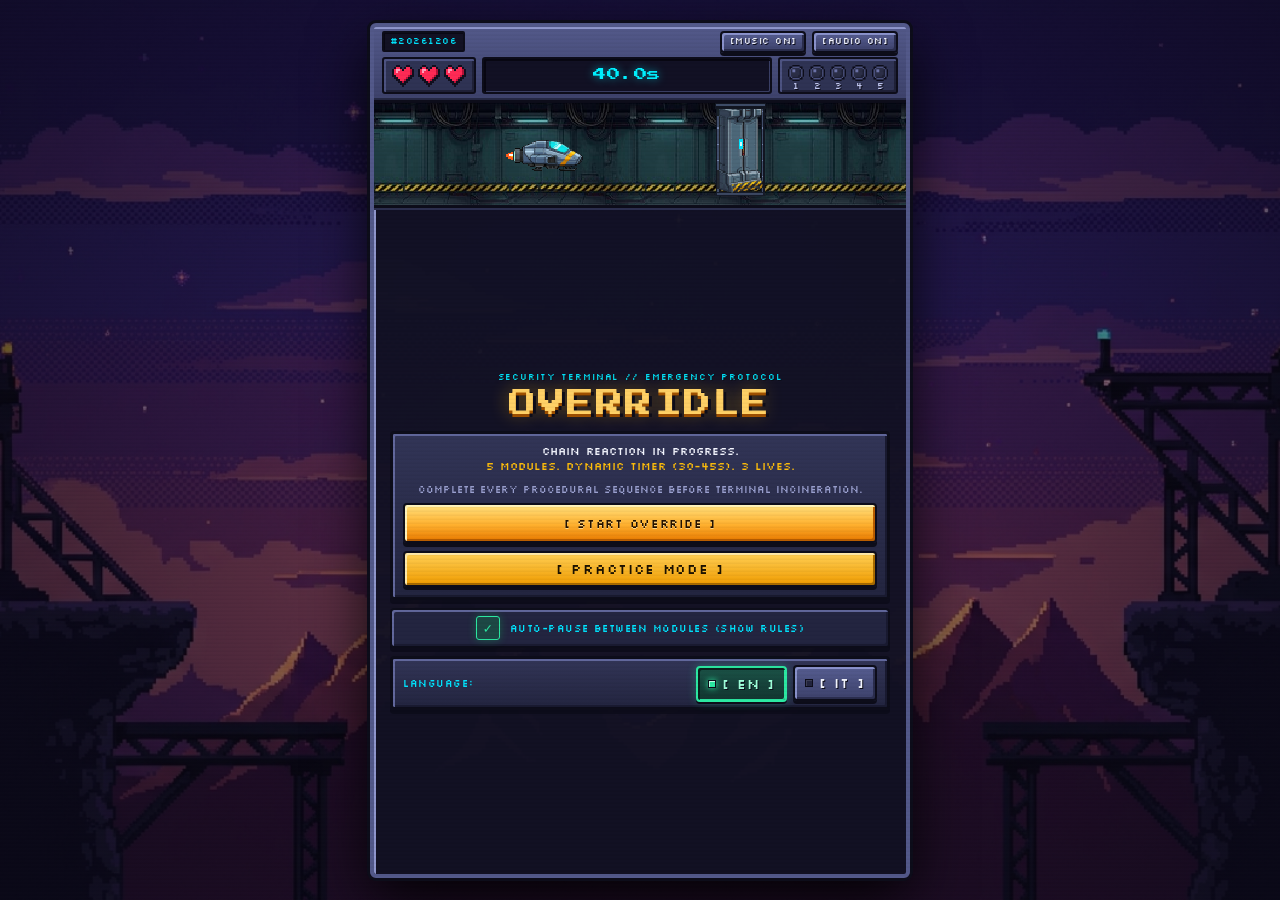
==== commit d9aa5b1b: "feat: set 16-bit UI as default and add toggleable ambient synth music" ====
--- a/index.html
+++ b/index.html
@@ -3,12 +3,16 @@
 <head>
   <meta charset="UTF-8">
   <meta name="viewport" content="width=device-width, initial-scale=1.0, maximum-scale=1.0, user-scalable=no, viewport-fit=cover">
-  <meta name="theme-color" content="#050a07">
+  <meta name="theme-color" content="#120e24">
   <title>OVERRIDLE // SECURITY TERMINAL</title>
-  <link rel="icon" type="image/svg+xml" href="data:image/svg+xml,%3Csvg xmlns='http://www.w3.org/2000/svg' viewBox='0 0 32 32'%3E%3Crect width='32' height='32' rx='4' fill='%23050a07' stroke='%2300ff66' stroke-width='2'/%3E%3Ctext x='16' y='21' text-anchor='middle' font-family='monospace' font-weight='bold' font-size='14' fill='%2300ff66'%3EOV%3C/text%3E%3C/svg%3E">
+  <link rel="icon" type="image/svg+xml" href="data:image/svg+xml,%3Csvg xmlns='http://www.w3.org/2000/svg' viewBox='0 0 32 32'%3E%3Crect width='32' height='32' rx='4' fill='%23120e24' stroke='%2300e5ff' stroke-width='2'/%3E%3Ctext x='16' y='21' text-anchor='middle' font-family='monospace' font-weight='bold' font-size='14' fill='%23ffbe0b'%3EOV%3C/text%3E%3C/svg%3E">
+  <link rel="preconnect" href="https://fonts.googleapis.com">
+  <link rel="preconnect" href="https://fonts.gstatic.com" crossorigin>
+  <link href="https://fonts.googleapis.com/css2?family=Press+Start+2P&family=Silkscreen&family=VT323&display=swap" rel="stylesheet">
   <link rel="stylesheet" href="./css/terminal.css">
+  <link rel="stylesheet" href="./css/pixel16.css">
 </head>
-<body>
+<body class="theme-pixel16">
   <div id="flash-overlay" aria-hidden="true"></div>
   <div class="crt-scanlines" aria-hidden="true"></div>
 
@@ -16,10 +20,15 @@
     <header id="hud" class="hud">
       <div class="hud-top">
         <span id="seed-badge" class="seed-badge">#--------</span>
-        <div id="lives-display" class="lives-display" data-i18n-aria="aria_lives" aria-label="Remaining lives">❤️❤️❤️</div>
-        <button id="mute-btn" class="crt-btn crt-btn--sm hud-mute-btn" type="button" aria-pressed="false">[AUDIO ON]</button>
+        <div class="hud-util-actions">
+          <button id="pause-btn" class="crt-btn crt-btn--sm hud-pause-btn" type="button" aria-pressed="false" data-i18n="pause_btn" data-i18n-aria="aria_pause" aria-label="Pause (P)" hidden>[⏸ PAUSE]</button>
+          <button id="music-btn" class="crt-btn crt-btn--sm hud-music-btn" type="button" aria-pressed="false" aria-label="Toggle background music">[MUSIC ON]</button>
+          <button id="mute-btn" class="crt-btn crt-btn--sm hud-mute-btn" type="button" aria-pressed="false">[AUDIO ON]</button>
+        </div>
       </div>
       <div class="hud-bottom">
+        <div id="lives-display" class="lives-display" data-i18n-aria="aria_lives" aria-label="Remaining lives">❤️❤️❤️</div>
+        <div id="timer-display" class="timer-display" aria-live="off">36.0s</div>
         <div id="round-indicators" class="round-indicators" data-i18n-aria="aria_rounds" aria-label="5-module status">
           <span class="round-led" data-round="0">[1]</span>
           <span class="round-led" data-round="1">[2]</span>
@@ -27,10 +36,12 @@
           <span class="round-led" data-round="3">[4]</span>
           <span class="round-led" data-round="4">[5]</span>
         </div>
-        <button id="pause-btn" class="crt-btn crt-btn--sm hud-pause-btn" type="button" aria-pressed="false" data-i18n="pause_btn" data-i18n-aria="aria_pause" aria-label="Pause (P)" hidden>[⏸ PAUSE]</button>
-        <div id="timer-display" class="timer-display" aria-live="off">36.0s</div>
       </div>
     </header>
+
+    <div id="containment-stage" class="containment-stage" aria-hidden="true">
+      <canvas id="containment-canvas" class="containment-canvas" width="440" height="88"></canvas>
+    </div>
 
     <main id="stage" class="stage">
       <!-- STANDBY -->
@@ -149,5 +160,6 @@
   </div>
 
   <script type="module" src="./js/engine.js"></script>
+  <script type="module" src="./js/preview-fx.js"></script>
 </body>
 </html>
--- a/css/pixel16.css
+++ b/css/pixel16.css
@@ -0,0 +1,1573 @@
+/* ==========================================================================
+   OVERRIDLE // 16-BIT PIXEL ARCADE THEME (Trivmount + Containment Mockup)
+   Scoped to body.theme-pixel16; overrides terminal.css + module inline styles.
+   ========================================================================== */
+
+body.theme-pixel16 {
+  --crt-bg: #151426;
+  --crt-panel: #272947;
+  --crt-border: #63699e;
+  --crt-green: #2ce8a2;
+  --crt-green-dim: #9aa0cf;
+  --crt-amber: #ffbe0b;
+  --crt-red: #ff2a55;
+  --crt-cyan: #00e5ff;
+  --crt-text: #f4f6ff;
+
+  --px-outline: #0d0d1a;
+  --px-steel-hi: #8f96cc;
+  --px-steel-mid: #53598a;
+  --px-steel-lo: #2e3152;
+  --px-screen-bg: #131224;
+  --px-screen-hi: #1d1b36;
+
+  --font-pixel: 'Press Start 2P', 'Silkscreen', monospace;
+  --font-ui: 'Silkscreen', 'JetBrains Mono', monospace;
+  --font-mono: 'Silkscreen', 'JetBrains Mono', Consolas, monospace;
+
+  background-color: #120e24;
+  background-image:
+    radial-gradient(circle at 50% 45%, rgba(18, 14, 36, 0.25) 0%, rgba(11, 9, 24, 0.72) 100%),
+    url('../assets/trivmount-bunker-bg.jpg');
+  background-position: center center;
+  background-size: cover;
+  background-repeat: no-repeat;
+  background-attachment: fixed;
+  color: var(--crt-text);
+  font-family: var(--font-ui);
+}
+
+body.theme-pixel16 *,
+body.theme-pixel16 *::before,
+body.theme-pixel16 *::after {
+  scrollbar-width: none;
+  -ms-overflow-style: none;
+  font-weight: 400 !important;
+}
+
+body.theme-pixel16 *::-webkit-scrollbar {
+  display: none;
+}
+
+/* Soften CRT scanlines so 16-bit colors stay bright */
+body.theme-pixel16 .crt-scanlines {
+  opacity: 0.14;
+}
+
+/* Central console shell */
+body.theme-pixel16 .crt-shell {
+  background: rgba(18, 17, 36, 0.94);
+  border: 3px solid var(--px-steel-mid);
+  box-shadow:
+    0 0 0 3px var(--px-outline),
+    0 18px 48px rgba(0, 0, 0, 0.85),
+    inset 0 0 24px rgba(0, 229, 255, 0.08);
+}
+
+@media (min-width: 768px) {
+  body.theme-pixel16 .crt-shell {
+    max-width: 540px;
+    height: min(95dvh, 880px);
+    border-radius: 6px;
+    border: 4px solid var(--px-steel-mid);
+    box-shadow:
+      0 0 0 3px var(--px-outline),
+      inset 2px 2px 0 var(--px-steel-hi),
+      0 22px 60px rgba(0, 0, 0, 0.88);
+  }
+}
+
+/* ==========================================================================
+   Mockup Metallic 16-bit HUD
+   ========================================================================== */
+body.theme-pixel16 .hud {
+  background: linear-gradient(180deg, #53598a 0%, #3d426b 100%);
+  border-bottom: 3px solid var(--px-outline);
+  padding: 4px 8px 6px;
+  gap: 4px;
+  box-shadow:
+    inset 0 2px 0 var(--px-steel-hi),
+    inset 0 -2px 0 #262945;
+}
+
+body.theme-pixel16 .hud-top {
+  gap: 6px;
+  min-height: 22px;
+}
+
+body.theme-pixel16 .hud-util-actions {
+  display: flex;
+  align-items: center;
+  gap: 6px;
+}
+
+body.theme-pixel16 .seed-badge {
+  padding: 2px 6px;
+  font-size: 0.65rem;
+  font-family: var(--font-ui);
+  border: 2px solid var(--px-outline);
+  border-radius: 2px;
+  background: var(--px-screen-bg);
+  color: var(--crt-cyan);
+  box-shadow: inset 1px 1px 0 #090814;
+}
+
+body.theme-pixel16 .seed-badge.is-practice {
+  color: var(--crt-amber);
+  border-color: var(--px-outline);
+}
+
+body.theme-pixel16,
+body.theme-pixel16 button,
+body.theme-pixel16 input {
+  font-weight: 400 !important;
+  -webkit-font-smoothing: none;
+}
+
+body.theme-pixel16 .hud-mute-btn,
+body.theme-pixel16 .hud-music-btn,
+body.theme-pixel16 .hud-pause-btn {
+  min-height: 22px !important;
+  min-width: 0 !important;
+  width: auto !important;
+  padding: 2px 8px !important;
+  font-size: 0.65rem !important;
+  line-height: 1.2 !important;
+  white-space: nowrap !important;
+  flex-shrink: 0 !important;
+}
+
+body.theme-pixel16 .hud-pause-btn.is-paused {
+  background: linear-gradient(180deg, #ffcf56 0%, #e88d00 100%) !important;
+  color: #1c1000 !important;
+  text-shadow: none !important;
+  box-shadow: inset 1px 1px 0 #fff0b3, 0 2px 0 var(--px-outline) !important;
+}
+
+body.theme-pixel16 .hud-mute-btn.is-muted,
+body.theme-pixel16 .hud-music-btn.is-muted {
+  background: linear-gradient(180deg, #ff5c82 0%, #b51237 100%) !important;
+  color: #ffffff !important;
+  box-shadow: inset 1px 1px 0 #ffa6ba, 0 2px 0 var(--px-outline) !important;
+}
+
+@media (max-width: 480px) {
+  body.theme-pixel16 .hud-util-actions {
+    gap: 4px;
+  }
+  body.theme-pixel16 .seed-badge {
+    font-size: 0.56rem;
+    padding: 2px 5px;
+  }
+  body.theme-pixel16 .hud-mute-btn,
+  body.theme-pixel16 .hud-music-btn,
+  body.theme-pixel16 .hud-pause-btn {
+    padding: 2px 5px !important;
+    font-size: 0.54rem !important;
+  }
+}
+
+body.theme-pixel16 .hud-bottom {
+  display: grid;
+  grid-template-columns: auto 1fr auto;
+  align-items: stretch;
+  gap: 6px;
+}
+
+/* Left bezel box: pixel hearts */
+body.theme-pixel16 .lives-display {
+  display: inline-flex;
+  align-items: center;
+  justify-content: center;
+  gap: 4px;
+  padding: 4px 8px;
+  background: #2f3354;
+  border: 2px solid var(--px-outline);
+  border-radius: 3px;
+  box-shadow:
+    inset 2px 2px 0 #4d5382,
+    inset -2px -2px 0 #1f2138;
+}
+
+body.theme-pixel16 .pixel-heart {
+  display: block;
+  width: 22px;
+  height: 20px;
+  image-rendering: pixelated;
+  filter: drop-shadow(0 2px 0 #11101f);
+}
+
+/* Center recessed readout: 18.4s */
+body.theme-pixel16 .timer-display {
+  display: flex;
+  align-items: center;
+  justify-content: center;
+  min-width: 96px;
+  padding: 4px 8px;
+  font-family: var(--font-pixel);
+  font-size: 0.96rem;
+  font-weight: 700;
+  color: #00f0ff;
+  background: #121124;
+  border: 2px solid var(--px-outline);
+  border-radius: 3px;
+  box-shadow:
+    inset 2px 2px 0 #080712,
+    inset -1px -1px 0 #3a3f66;
+  text-shadow: 0 0 8px rgba(0, 240, 255, 0.55);
+}
+
+body.theme-pixel16 .timer-display.is-amber {
+  color: var(--crt-amber);
+  text-shadow: 0 0 8px rgba(255, 190, 11, 0.65);
+}
+
+body.theme-pixel16 .timer-display.is-critical {
+  color: var(--crt-red);
+  text-shadow: 0 0 10px rgba(255, 42, 85, 0.75);
+}
+
+/* Right bezel box: 5 blocky pixel-art LEDs + numbers below */
+body.theme-pixel16 .round-indicators {
+  display: inline-flex;
+  align-items: center;
+  justify-content: center;
+  gap: 5px;
+  padding: 6px 8px 11px;
+  background: #2f3354;
+  border: 2px solid var(--px-outline);
+  border-radius: 3px;
+  box-shadow:
+    inset 2px 2px 0 #4d5382,
+    inset -2px -2px 0 #1f2138;
+}
+
+body.theme-pixel16 .round-led {
+  position: relative;
+  display: inline-flex;
+  align-items: center;
+  justify-content: center;
+  width: 16px !important;
+  height: 16px !important;
+  min-width: 16px !important;
+  padding: 0 !important;
+  border: none !important;
+  border-radius: 0 !important;
+  background: transparent !important;
+  box-shadow: none !important;
+  font-size: 0 !important;
+}
+
+body.theme-pixel16 .round-led .pixel-led {
+  display: block;
+  width: 16px;
+  height: 16px;
+  image-rendering: pixelated;
+}
+
+body.theme-pixel16 .round-led .pixel-led-arrow {
+  display: none;
+  position: absolute;
+  top: -7px;
+  left: 50%;
+  transform: translateX(-50%);
+  width: 10px;
+  height: 6px;
+  image-rendering: pixelated;
+}
+
+body.theme-pixel16 .round-led.is-active .pixel-led-arrow {
+  display: block;
+}
+
+body.theme-pixel16 .round-led::after {
+  content: attr(data-num);
+  position: absolute;
+  top: 16px;
+  left: 50%;
+  transform: translateX(-50%);
+  font-family: var(--font-ui);
+  font-size: 9px;
+  font-weight: 400 !important;
+  line-height: 1;
+  color: #c2c8f2;
+  text-shadow: 1px 1px 0 var(--px-outline);
+}
+
+body.theme-pixel16 .round-led.is-active .led-body,
+body.theme-pixel16 .round-led.is-won .led-body {
+  fill: #2ce8a2;
+}
+
+body.theme-pixel16 .round-led.is-active .led-shade,
+body.theme-pixel16 .round-led.is-won .led-shade {
+  fill: #139666;
+}
+
+body.theme-pixel16 .round-led.is-active .led-hi,
+body.theme-pixel16 .round-led.is-won .led-hi {
+  fill: #b8ffe4;
+}
+
+body.theme-pixel16 .round-led.is-active {
+  filter: drop-shadow(0 0 4px rgba(44, 232, 162, 0.7));
+}
+
+body.theme-pixel16 .round-led.is-lost .led-body {
+  fill: #ff2a55;
+}
+
+body.theme-pixel16 .round-led.is-lost .led-shade {
+  fill: #9e102e;
+}
+
+body.theme-pixel16 .round-led.is-lost .led-hi {
+  fill: #ff9ebb;
+}
+
+/* ==========================================================================
+   Compact Containment Room Strip (Zero-Scroll Budget)
+   ========================================================================== */
+body.theme-pixel16 .containment-stage {
+  flex-shrink: 0;
+  background: #101224;
+  border-bottom: 3px solid var(--px-outline);
+  box-shadow: 0 2px 0 #2b2e4d;
+  overflow: hidden;
+}
+
+body.theme-pixel16 .containment-canvas {
+  display: block;
+  width: 100%;
+  height: 78px;
+  object-fit: fill;
+  image-rendering: pixelated;
+  image-rendering: crisp-edges;
+}
+
+@media (min-width: 768px) and (min-height: 760px) {
+  body.theme-pixel16 .containment-canvas {
+    height: 102px;
+  }
+}
+
+@media (max-height: 690px) {
+  body.theme-pixel16 .containment-canvas {
+    height: 64px;
+  }
+}
+
+/* ==========================================================================
+   Stage & Screens (Zero Scroll)
+   ========================================================================== */
+body.theme-pixel16 .stage {
+  padding: 8px 10px;
+}
+
+body.theme-pixel16 #screen-standby {
+  justify-content: center;
+  gap: 8px;
+  overflow: hidden;
+}
+
+body.theme-pixel16 .terminal-tag {
+  font-size: 0.62rem;
+  letter-spacing: 0.1em;
+  color: var(--crt-cyan);
+  text-shadow: 1px 1px 0 var(--px-outline);
+}
+
+body.theme-pixel16 .terminal-title {
+  font-family: var(--font-pixel);
+  font-size: 1.45rem;
+  color: #ffd166;
+  text-shadow:
+    0 3px 0 #9e5000,
+    3px 3px 0 var(--px-outline),
+    0 0 18px rgba(255, 190, 11, 0.45);
+}
+
+@media (min-width: 768px) {
+  body.theme-pixel16 .terminal-title {
+    font-size: 1.95rem;
+  }
+  body.theme-pixel16 .stage {
+    padding: 12px 16px;
+  }
+}
+
+body.theme-pixel16 .standby-card,
+body.theme-pixel16 .end-card,
+body.theme-pixel16 .practice-card {
+  gap: 8px;
+  padding: 10px;
+}
+
+body.theme-pixel16 .briefing-text {
+  font-size: 0.78rem;
+  line-height: 1.4;
+}
+
+body.theme-pixel16 .briefing-sub {
+  font-size: 0.68rem;
+  color: var(--crt-green-dim);
+}
+
+/* Metallic 16-bit panel & Trivmount-inspired 3D buttons */
+body.theme-pixel16 .crt-panel {
+  background: linear-gradient(180deg, #323557 0%, #232540 100%);
+  border: 3px solid var(--px-outline);
+  border-radius: 4px;
+  box-shadow:
+    inset 2px 2px 0 #62689c,
+    inset -2px -2px 0 #191a30,
+    0 4px 0 rgba(10, 10, 22, 0.65);
+}
+
+body.theme-pixel16 .crt-btn {
+  min-height: 36px;
+  padding: 6px 10px;
+  border: 2px solid var(--px-outline);
+  border-radius: 4px;
+  font-family: var(--font-ui);
+  font-weight: 400 !important;
+  letter-spacing: 0.05em;
+  color: var(--crt-text);
+  background: linear-gradient(180deg, #565d91 0%, #3d426b 100%);
+  text-shadow: 1px 1px 0 var(--px-outline);
+  box-shadow:
+    inset 2px 2px 0 #8a92cc,
+    inset -2px -2px 0 #2a2d4d,
+    0 3px 0 var(--px-outline);
+}
+
+body.theme-pixel16 .crt-btn:hover:not(:disabled) {
+  background: linear-gradient(180deg, #6870ad 0%, #4a5080 100%);
+  border-color: var(--px-outline);
+}
+
+body.theme-pixel16 .crt-btn:active:not(:disabled) {
+  transform: translateY(2px);
+  box-shadow:
+    inset 2px 2px 0 rgba(0, 0, 0, 0.3),
+    0 1px 0 var(--px-outline);
+}
+
+/* Pressed / selected state for toggle buttons (Practice format, Language, etc.) */
+body.theme-pixel16 .crt-btn.is-active,
+body.theme-pixel16 .crt-btn[aria-pressed='true'],
+body.theme-pixel16 .practice-mode-btn.is-active,
+body.theme-pixel16 .lang-btn.is-active {
+  background: linear-gradient(180deg, #1b5247 0%, #123630 100%) !important;
+  color: #9effda !important;
+  border-color: #2ce8a2 !important;
+  text-shadow: 1px 1px 0 var(--px-outline) !important;
+  transform: translateY(1px);
+  box-shadow:
+    inset 2px 2px 0 #0a211d,
+    inset -1px -1px 0 #2ce8a2,
+    0 2px 0 var(--px-outline),
+    0 0 10px rgba(44, 232, 162, 0.3) !important;
+}
+
+body.theme-pixel16 .practice-mode-btn::before,
+body.theme-pixel16 .lang-btn::before {
+  content: '';
+  display: inline-block;
+  width: 8px;
+  height: 8px;
+  flex-shrink: 0;
+  border: 1px solid var(--px-outline);
+  background: #22243d;
+  box-shadow: inset 1px 1px 0 rgba(255, 255, 255, 0.12);
+}
+
+body.theme-pixel16 .practice-mode-btn.is-active::before,
+body.theme-pixel16 .practice-mode-btn[aria-pressed='true']::before,
+body.theme-pixel16 .lang-btn.is-active::before,
+body.theme-pixel16 .lang-btn[aria-pressed='true']::before {
+  background: #2ce8a2;
+  box-shadow: inset 1px 1px 0 #b8ffe4, 0 0 6px #2ce8a2;
+}
+
+/* Warm Trivmount gold-amber primary CTA */
+body.theme-pixel16 .crt-btn--primary {
+  color: #241200;
+  text-shadow: 0 1px 0 rgba(255, 240, 190, 0.65);
+  background: linear-gradient(180deg, #ffe07d 0%, #ffb02e 55%, #e87a00 100%);
+  border-color: var(--px-outline);
+  box-shadow:
+    inset 2px 2px 0 #fff3ba,
+    inset -2px -2px 0 #b85d00,
+    0 4px 0 var(--px-outline);
+}
+
+body.theme-pixel16 .crt-btn--primary:hover:not(:disabled) {
+  background: linear-gradient(180deg, #ffe89e 0%, #ffbe4d 55%, #f5880a 100%);
+  box-shadow:
+    inset 2px 2px 0 #fff7d1,
+    inset -2px -2px 0 #b85d00,
+    0 4px 0 var(--px-outline),
+    0 0 14px rgba(255, 190, 11, 0.45);
+}
+
+body.theme-pixel16 .crt-btn--amber {
+  color: #1c1200;
+  text-shadow: none;
+  background: linear-gradient(180deg, #ffcf56 0%, #f09c00 100%);
+  box-shadow:
+    inset 2px 2px 0 #ffe9a8,
+    inset -2px -2px 0 #a86b00,
+    0 3px 0 var(--px-outline);
+}
+
+body.theme-pixel16 .crt-btn--cyan {
+  color: #041d26;
+  text-shadow: none;
+  background: linear-gradient(180deg, #6ef5ff 0%, #00c4de 100%);
+  box-shadow:
+    inset 2px 2px 0 #b8fbff,
+    inset -2px -2px 0 #008299,
+    0 3px 0 var(--px-outline);
+}
+
+body.theme-pixel16 .crt-btn--danger {
+  color: #ffffff;
+  background: linear-gradient(180deg, #ff5c82 0%, #d41542 100%);
+  box-shadow:
+    inset 2px 2px 0 #ffa6ba,
+    inset -2px -2px 0 #8c0b29,
+    0 3px 0 var(--px-outline);
+}
+
+body.theme-pixel16 .crt-btn--lg {
+  min-height: 40px;
+  padding: 8px 14px;
+  font-size: 0.85rem;
+}
+
+body.theme-pixel16 .autopause-toggle {
+  padding: 6px 10px;
+  border: 2px solid var(--px-outline);
+  background: #232540;
+}
+
+body.theme-pixel16 .autopause-text {
+  font-size: 0.68rem;
+}
+
+body.theme-pixel16 .lang-selector {
+  padding: 6px 10px;
+}
+
+body.theme-pixel16 .lang-label {
+  font-size: 0.68rem;
+  font-weight: 400 !important;
+}
+
+/* Practice grid compact zero-scroll */
+body.theme-pixel16 .practice-title {
+  font-family: var(--font-pixel);
+  font-size: 1rem;
+  color: var(--crt-amber);
+}
+
+body.theme-pixel16 .practice-mod-btn {
+  min-height: 40px;
+  padding: 4px;
+  background: linear-gradient(180deg, #3c4069 0%, #2a2d4d 100%);
+  border-color: var(--px-outline);
+}
+
+@media (min-width: 768px) {
+  body.theme-pixel16 .practice-mod-btn {
+    min-height: 44px;
+    padding: 5px 6px;
+  }
+}
+
+body.theme-pixel16 .practice-mod-name {
+  font-size: 0.6rem;
+}
+
+/* ==========================================================================
+   Active Playing Console Frame (Mockup Bottom Unit)
+   ========================================================================== */
+body.theme-pixel16 #screen-playing {
+  gap: 0;
+  background: linear-gradient(180deg, #686fa3 0%, #4d5380 100%);
+  border: 3px solid var(--px-outline);
+  border-radius: 6px;
+  padding: 6px;
+  box-shadow:
+    inset 3px 3px 0 #9da5db,
+    inset -3px -3px 0 #2e3252,
+    0 5px 0 var(--px-outline);
+}
+
+body.theme-pixel16 .module-meta {
+  flex-shrink: 0;
+  margin: 0 auto 6px;
+  padding: 6px 14px;
+  width: 92%;
+  text-align: center;
+  font-family: var(--font-pixel);
+  font-size: 0.68rem;
+  letter-spacing: 0.06em;
+  color: #ffffff;
+  background: #161529;
+  border: 2px solid var(--px-outline);
+  border-radius: 3px;
+  box-shadow:
+    inset 2px 2px 0 #090814,
+    0 2px 0 #8a92cc;
+  text-shadow: 0 2px 0 var(--px-outline);
+}
+
+@media (min-width: 768px) {
+  body.theme-pixel16 .module-meta {
+    font-size: 0.82rem;
+    padding: 8px 16px;
+  }
+}
+
+body.theme-pixel16 .playing-stage {
+  background: #1a1930;
+  border: 3px solid var(--px-outline);
+  border-radius: 4px;
+  box-shadow:
+    inset 3px 3px 0 #0d0c1a,
+    inset -2px -2px 0 #3f446b;
+  padding: 6px;
+}
+
+body.theme-pixel16 .module-container {
+  justify-content: center;
+  align-items: center;
+}
+
+body.theme-pixel16 .pause-overlay {
+  background: #161529;
+  border: 3px solid var(--crt-cyan);
+  padding: 10px 12px !important;
+  gap: 8px !important;
+  justify-content: space-between;
+}
+
+body.theme-pixel16 .pause-instructions {
+  gap: 6px !important;
+  min-height: 0;
+}
+
+body.theme-pixel16 .pause-resume-btn {
+  min-height: 42px !important;
+  font-size: 0.82rem !important;
+}
+
+body.theme-pixel16 .pause-title {
+  font-family: var(--font-pixel);
+  font-weight: 400 !important;
+  font-size: 0.85rem;
+  letter-spacing: 0.06em;
+  text-shadow: 2px 2px 0 var(--px-outline);
+}
+
+body.theme-pixel16 .pause-sub,
+body.theme-pixel16 .pause-section-label {
+  font-weight: 400 !important;
+  letter-spacing: 0.06em;
+}
+
+body.theme-pixel16 .pause-mod-desc,
+body.theme-pixel16 .pause-mod-rule {
+  font-weight: 400 !important;
+  font-size: 0.78rem !important;
+  line-height: 1.4 !important;
+  letter-spacing: 0.03em;
+  padding: 8px 10px !important;
+  text-shadow: 1px 1px 0 #090814;
+}
+
+body.theme-pixel16 .pause-mod-rule {
+  color: #ffe07d !important;
+}
+
+/* ==========================================================================
+   All 15 Minigames 16-Bit Restyling (Overrides inline module <style>)
+   ========================================================================== */
+
+/* Shared overrides across every module shell */
+body.theme-pixel16 .crt-shell [class^='ovr-'] {
+  font-family: var(--font-ui) !important;
+  font-weight: 400 !important;
+}
+
+body.theme-pixel16 .crt-shell .ovr-wires,
+body.theme-pixel16 .crt-shell .ovr-bin,
+body.theme-pixel16 .crt-shell .ovr-math,
+body.theme-pixel16 .crt-shell .ovr-glyph,
+body.theme-pixel16 .crt-shell .ovr-fh,
+body.theme-pixel16 .crt-shell .ovr-mf,
+body.theme-pixel16 .crt-shell .ovr-fa,
+body.theme-pixel16 .crt-shell .ovr-pp,
+body.theme-pixel16 .crt-shell .ovr-rl,
+body.theme-pixel16 .crt-shell .ovr-vs,
+body.theme-pixel16 .crt-shell .ovr-tm,
+body.theme-pixel16 .crt-shell .ovr-ms,
+body.theme-pixel16 .crt-shell .ovr-so,
+body.theme-pixel16 .crt-shell .ovr-st,
+body.theme-pixel16 .crt-shell .ovr-rb {
+  padding: 4px 6px !important;
+  gap: 7px !important;
+  color: var(--crt-text) !important;
+}
+
+/* 1. WIRES: Thick 3D cables + chunky metallic terminal pins */
+body.theme-pixel16 .crt-shell .ovr-wires-rule {
+  background: #111021 !important;
+  border: 2px solid #565c8c !important;
+  border-left: 5px solid var(--crt-amber) !important;
+  padding: 6px 8px !important;
+}
+
+body.theme-pixel16 .crt-shell .ovr-wires-tag {
+  font-family: var(--font-pixel) !important;
+  font-size: 8px !important;
+}
+
+body.theme-pixel16 .crt-shell .ovr-wires-rule-text {
+  font-size: 12px !important;
+  color: #ffffff !important;
+}
+
+body.theme-pixel16 .crt-shell .ovr-wire-btn {
+  min-height: 40px !important;
+  padding: 4px 8px !important;
+  background: #22233d !important;
+  border: 2px solid var(--px-outline) !important;
+  box-shadow: inset 2px 2px 0 #3f4370, 0 3px 0 var(--px-outline) !important;
+}
+
+body.theme-pixel16 .crt-shell .ovr-wire-pin {
+  width: 12px !important;
+  height: 22px !important;
+  flex: 0 0 12px !important;
+  background: linear-gradient(180deg, #98a0d6 0%, #525782 55%, #343859 100%) !important;
+  border: 2px solid var(--px-outline) !important;
+  border-radius: 2px !important;
+}
+
+body.theme-pixel16 .crt-shell .ovr-wire-span {
+  height: 12px !important;
+  border-top: 3px solid rgba(255, 255, 255, 0.45) !important;
+  border-bottom: 3px solid rgba(0, 0, 0, 0.55) !important;
+}
+
+body.theme-pixel16 .crt-shell .ovr-wire-pos {
+  flex: 0 0 28px !important;
+  width: 28px !important;
+}
+
+body.theme-pixel16 .crt-shell .ovr-wire-label {
+  flex: 0 0 46px !important;
+  width: 46px !important;
+  min-width: 46px !important;
+  padding: 4px 0 !important;
+  text-align: center !important;
+  color: var(--wire-color) !important;
+  background: #121124 !important;
+  border: 2px solid #565c8c !important;
+  font-family: var(--font-pixel) !important;
+  font-size: 10px !important;
+}
+
+/* 2. BINARY SWITCHES: Mockup-exact TARGET box + 3D cyan/slate toggle levers */
+body.theme-pixel16 .crt-shell .ovr-bin {
+  gap: 8px !important;
+}
+
+body.theme-pixel16 .crt-shell .ovr-bin-header {
+  background: #272947 !important;
+  border: 2px solid var(--px-outline) !important;
+  box-shadow: inset 2px 2px 0 #53598a, 0 3px 0 var(--px-outline) !important;
+  padding: 6px 8px !important;
+  gap: 5px !important;
+}
+
+body.theme-pixel16 .crt-shell .ovr-bin-sub {
+  font-family: var(--font-pixel) !important;
+  font-size: 8px !important;
+  color: var(--crt-cyan) !important;
+}
+
+body.theme-pixel16 .crt-shell .ovr-bin-box {
+  background: #101021 !important;
+  border: 2px solid var(--px-outline) !important;
+  box-shadow: inset 2px 2px 0 #070612, 0 1px 0 #62689c !important;
+  padding: 5px 6px !important;
+}
+
+body.theme-pixel16 .crt-shell .ovr-bin-box.is-target {
+  border-color: var(--px-outline) !important;
+}
+
+body.theme-pixel16 .crt-shell .ovr-bin-box-lbl {
+  font-family: var(--font-pixel) !important;
+  font-size: 8px !important;
+  color: #8f96cc !important;
+}
+
+body.theme-pixel16 .crt-shell .ovr-bin-box-val {
+  font-family: var(--font-pixel) !important;
+  font-size: 18px !important;
+  color: #00f0ff !important;
+  text-shadow: 0 0 8px rgba(0, 240, 255, 0.55) !important;
+}
+
+body.theme-pixel16 .crt-shell .ovr-bin-box.is-target .ovr-bin-box-val {
+  color: var(--crt-amber) !important;
+  text-shadow: 0 0 8px rgba(255, 190, 11, 0.5) !important;
+}
+
+body.theme-pixel16 .crt-shell .ovr-bin-grid {
+  gap: 5px !important;
+}
+
+body.theme-pixel16 .crt-shell .ovr-bin-sw {
+  min-height: 118px !important;
+  padding: 6px 2px !important;
+  background: linear-gradient(180deg, #3b3f69 0%, #262945 100%) !important;
+  border: 2px solid var(--px-outline) !important;
+  box-shadow: inset 2px 2px 0 #676ea8, 0 3px 0 var(--px-outline) !important;
+  color: var(--crt-text) !important;
+}
+
+body.theme-pixel16 .crt-shell .ovr-bin-weight {
+  font-family: var(--font-pixel) !important;
+  font-size: 10px !important;
+  color: #ffffff !important;
+  text-shadow: 1px 1px 0 var(--px-outline) !important;
+}
+
+body.theme-pixel16 .crt-shell .ovr-bin-led {
+  width: 18px !important;
+  height: 6px !important;
+  border-radius: 2px !important;
+  border: 1px solid var(--px-outline) !important;
+  background: #471422 !important;
+}
+
+body.theme-pixel16 .crt-shell .ovr-bin-track {
+  width: 26px !important;
+  height: 46px !important;
+  background: #101021 !important;
+  border: 2px solid var(--px-outline) !important;
+  box-shadow: inset 2px 2px 0 #070612 !important;
+  padding: 2px !important;
+}
+
+body.theme-pixel16 .crt-shell .ovr-bin-thumb {
+  height: 22px !important;
+  background: linear-gradient(180deg, #a3abd9 0%, #636a99 100%) !important;
+  border: 1px solid var(--px-outline) !important;
+  box-shadow: inset 1px 1px 0 #d5dcff !important;
+}
+
+body.theme-pixel16 .crt-shell .ovr-bin-sw.is-on {
+  background: linear-gradient(180deg, #43497a 0%, #2b2f52 100%) !important;
+  border-color: var(--px-outline) !important;
+}
+
+body.theme-pixel16 .crt-shell .ovr-bin-sw.is-on .ovr-bin-led {
+  background: #00f5d4 !important;
+  box-shadow: 0 0 8px #00f5d4 !important;
+}
+
+body.theme-pixel16 .crt-shell .ovr-bin-sw.is-on .ovr-bin-track {
+  border-color: var(--px-outline) !important;
+}
+
+body.theme-pixel16 .crt-shell .ovr-bin-sw.is-on .ovr-bin-thumb {
+  background: linear-gradient(180deg, #6ef7ff 0%, #00b8d4 100%) !important;
+  box-shadow: inset 1px 1px 0 #c9fcff, 0 0 8px rgba(0, 229, 255, 0.5) !important;
+}
+
+body.theme-pixel16 .crt-shell .ovr-bin-sw.is-on .ovr-bin-state {
+  color: #00f5d4 !important;
+}
+
+body.theme-pixel16 .crt-shell .ovr-bin-exec {
+  min-height: 42px !important;
+  font-family: var(--font-pixel) !important;
+  font-size: 12px !important;
+  color: #141526 !important;
+  border: 2px solid var(--px-outline) !important;
+  background: linear-gradient(180deg, #b5bce6 0%, #7d85b8 65%, #5b6294 100%) !important;
+  box-shadow: inset 2px 2px 0 #e6eaff, inset -2px -2px 0 #444a75, 0 4px 0 var(--px-outline) !important;
+}
+
+body.theme-pixel16 .crt-shell .ovr-bin-exec:active:not(:disabled) {
+  transform: translateY(2px) !important;
+  box-shadow: inset 2px 2px 0 rgba(0, 0, 0, 0.25), 0 1px 0 var(--px-outline) !important;
+}
+
+/* 3-15. Unified 16-bit Console Panels, Recessed Displays, & 3D Arcade Keycaps */
+body.theme-pixel16 .crt-shell .ovr-math-header,
+body.theme-pixel16 .crt-shell .ovr-glyph-rule,
+body.theme-pixel16 .crt-shell .ovr-fh-head,
+body.theme-pixel16 .crt-shell .ovr-fh-dump,
+body.theme-pixel16 .crt-shell .ovr-fa-head,
+body.theme-pixel16 .crt-shell .ovr-fa-ctrl,
+body.theme-pixel16 .crt-shell .ovr-pp-head,
+body.theme-pixel16 .crt-shell .ovr-pp-card,
+body.theme-pixel16 .crt-shell .ovr-rl-head,
+body.theme-pixel16 .crt-shell .ovr-vs-head,
+body.theme-pixel16 .crt-shell .ovr-tm-rule,
+body.theme-pixel16 .crt-shell .ovr-tm-board,
+body.theme-pixel16 .crt-shell .ovr-ms-rule,
+body.theme-pixel16 .crt-shell .ovr-ms-box,
+body.theme-pixel16 .crt-shell .ovr-so-rule,
+body.theme-pixel16 .crt-shell .ovr-so-display,
+body.theme-pixel16 .crt-shell .ovr-st-rule,
+body.theme-pixel16 .crt-shell .ovr-st-transmitter,
+body.theme-pixel16 .crt-shell .ovr-rb-rule,
+body.theme-pixel16 .crt-shell .ovr-rb-total,
+body.theme-pixel16 .crt-shell .ovr-rb-col {
+  background: #131224 !important;
+  border: 2px solid #565c8c !important;
+  box-shadow: inset 2px 2px 0 #080712 !important;
+  border-radius: 4px !important;
+}
+
+/* Digital readouts in Press Start 2P */
+body.theme-pixel16 .crt-shell .ovr-math-expr,
+body.theme-pixel16 .crt-shell .ovr-tm-target,
+body.theme-pixel16 .crt-shell .ovr-ms-val,
+body.theme-pixel16 .crt-shell .ovr-ms-wval,
+body.theme-pixel16 .crt-shell .ovr-pp-val,
+body.theme-pixel16 .crt-shell .ovr-rb-val,
+body.theme-pixel16 .crt-shell .ovr-so-word,
+body.theme-pixel16 .crt-shell .ovr-st-tx-text {
+  font-family: var(--font-pixel) !important;
+}
+
+body.theme-pixel16 .crt-shell .ovr-tm-target {
+  background: #101021 !important;
+  border: 2px solid var(--crt-cyan) !important;
+  color: var(--crt-cyan) !important;
+}
+
+/* 3D Arcade Keycap Buttons across all grid/token/weight/valve modules */
+body.theme-pixel16 .crt-shell .ovr-math-btn,
+body.theme-pixel16 .crt-shell .ovr-glyph-cell,
+body.theme-pixel16 .crt-shell .ovr-fh-tok,
+body.theme-pixel16 .crt-shell .ovr-mf-cell,
+body.theme-pixel16 .crt-shell .ovr-vs-card,
+body.theme-pixel16 .crt-shell .ovr-tm-cell,
+body.theme-pixel16 .crt-shell .ovr-ms-weight,
+body.theme-pixel16 .crt-shell .ovr-so-btn,
+body.theme-pixel16 .crt-shell .ovr-st-ch,
+body.theme-pixel16 .crt-shell .ovr-rb-step-btn {
+  background: linear-gradient(180deg, #424775 0%, #2a2d4d 100%) !important;
+  border: 2px solid var(--px-outline) !important;
+  box-shadow:
+    inset 2px 2px 0 #6f76b3,
+    inset -2px -2px 0 #1c1e36,
+    0 3px 0 var(--px-outline) !important;
+  color: #ffffff !important;
+  border-radius: 4px !important;
+}
+
+body.theme-pixel16 .crt-shell .ovr-math-btn:active:not(:disabled),
+body.theme-pixel16 .crt-shell .ovr-glyph-cell:active:not(:disabled),
+body.theme-pixel16 .crt-shell .ovr-fh-tok:active:not(:disabled),
+body.theme-pixel16 .crt-shell .ovr-mf-cell:active:not(:disabled),
+body.theme-pixel16 .crt-shell .ovr-vs-card:active:not(:disabled),
+body.theme-pixel16 .crt-shell .ovr-tm-cell:active:not(:disabled),
+body.theme-pixel16 .crt-shell .ovr-ms-weight:active:not(:disabled),
+body.theme-pixel16 .crt-shell .ovr-so-btn:active:not(:disabled),
+body.theme-pixel16 .crt-shell .ovr-st-ch:active:not(:disabled),
+body.theme-pixel16 .crt-shell .ovr-rb-step-btn:active:not(:disabled) {
+  transform: translateY(2px) !important;
+  box-shadow: inset 2px 2px 0 rgba(0, 0, 0, 0.35), 0 1px 0 var(--px-outline) !important;
+}
+
+/* Center expressions inside Discharge Order arcade keycaps */
+body.theme-pixel16 .crt-shell .ovr-math-btn {
+  position: relative !important;
+  display: flex !important;
+  align-items: center !important;
+  justify-content: center !important;
+  gap: 0 !important;
+  padding: 8px 10px !important;
+}
+
+body.theme-pixel16 .crt-shell .ovr-math-expr {
+  display: block !important;
+  line-height: 1 !important;
+  text-align: center !important;
+  margin: 0 !important;
+}
+
+body.theme-pixel16 .crt-shell .ovr-math-badge {
+  position: absolute !important;
+  bottom: 3px !important;
+  left: 0 !important;
+  right: 0 !important;
+  min-height: 0 !important;
+  font-size: 9px !important;
+  line-height: 1 !important;
+  text-align: center !important;
+  pointer-events: none !important;
+}
+
+body.theme-pixel16 .crt-shell .ovr-math-badge:empty {
+  display: none !important;
+}
+
+body.theme-pixel16 .crt-shell .ovr-math-btn.is-locked {
+  background: linear-gradient(180deg, #1b4d3e 0%, #113328 100%) !important;
+  border-color: var(--crt-green) !important;
+  color: var(--crt-green) !important;
+  box-shadow: inset 2px 2px 0 #2ce8a2, 0 2px 0 var(--px-outline) !important;
+}
+
+/* Compact Fallout Terminal rows & tokens so all 7 rows fit without clipping */
+body.theme-pixel16 .crt-shell .ovr-fh {
+  gap: 5px !important;
+  padding: 4px 6px !important;
+}
+
+body.theme-pixel16 .crt-shell .ovr-fh .ovr-variant-banner {
+  padding: 3px 6px !important;
+  font-size: 10px !important;
+  line-height: 1.25 !important;
+}
+
+body.theme-pixel16 .crt-shell .ovr-fh-head {
+  padding: 3px 6px !important;
+  font-size: 11px !important;
+}
+
+body.theme-pixel16 .crt-shell .ovr-fh-chip {
+  height: 26px !important;
+  font-size: 11px !important;
+}
+
+body.theme-pixel16 .crt-shell .ovr-fh-chip.is-found {
+  background: linear-gradient(180deg, #1b4d3e 0%, #102e24 100%) !important;
+  border-color: var(--crt-green) !important;
+  color: var(--crt-green) !important;
+  text-decoration: line-through !important;
+}
+
+body.theme-pixel16 .crt-shell .ovr-fh-chip.is-next {
+  background: rgba(255, 190, 11, 0.22) !important;
+  border-color: var(--crt-amber) !important;
+  color: #ffe680 !important;
+  box-shadow: 0 0 8px rgba(255, 190, 11, 0.45) !important;
+}
+
+body.theme-pixel16 .crt-shell .ovr-fh-dump {
+  padding: 5px 6px !important;
+  gap: 3px !important;
+}
+
+body.theme-pixel16 .crt-shell .ovr-fh-row {
+  min-height: 30px !important;
+  height: 30px !important;
+  gap: 6px !important;
+}
+
+body.theme-pixel16 .crt-shell .ovr-fh-addr,
+body.theme-pixel16 .crt-shell .ovr-fh-noise {
+  font-size: 11px !important;
+}
+
+body.theme-pixel16 .crt-shell .ovr-fh-tok {
+  min-height: 28px !important;
+  height: 28px !important;
+  min-width: 58px !important;
+  padding: 0 8px !important;
+  font-size: 12px !important;
+  line-height: 1 !important;
+}
+
+body.theme-pixel16 .crt-shell .ovr-fh-tok.is-found {
+  background: linear-gradient(180deg, #1b4d3e 0%, #113328 100%) !important;
+  border-color: var(--crt-green) !important;
+  color: var(--crt-green) !important;
+  box-shadow: inset 1px 1px 0 #2ce8a2 !important;
+}
+
+body.theme-pixel16 .crt-shell .ovr-fh-tok.is-error {
+  background: linear-gradient(180deg, #7a1c29 0%, #4a0e17 100%) !important;
+  border-color: var(--crt-red) !important;
+  color: #ff8a9b !important;
+  box-shadow: inset 1px 1px 0 #ff5268 !important;
+}
+
+/* Keycard Flash (.ovr-mf) lit & feedback states */
+body.theme-pixel16 .crt-shell .ovr-mf-grid {
+  grid-template-columns: repeat(3, 76px) !important;
+  grid-template-rows: repeat(3, 76px) !important;
+  gap: 8px !important;
+}
+
+body.theme-pixel16 .crt-shell .ovr-mf-cell {
+  width: 76px !important;
+  height: 76px !important;
+  color: #9aa2cc !important;
+}
+
+body.theme-pixel16 .crt-shell .ovr-mf-cell.is-flash {
+  background: linear-gradient(180deg, #1b6982 0%, #0d4154 100%) !important;
+  border-color: #36e8ff !important;
+  color: #7df4ff !important;
+  box-shadow:
+    inset 2px 2px 0 #5bf0ff,
+    inset -2px -2px 0 #082936,
+    0 0 14px rgba(54, 232, 255, 0.75),
+    0 3px 0 var(--px-outline) !important;
+}
+
+body.theme-pixel16 .crt-shell .ovr-mf-cell.is-flash-amber {
+  background: linear-gradient(180deg, #945706 0%, #593102 100%) !important;
+  border-color: #ffbe3b !important;
+  color: #ffe680 !important;
+  box-shadow:
+    inset 2px 2px 0 #ffd86b,
+    inset -2px -2px 0 #381e00,
+    0 0 14px rgba(255, 190, 59, 0.75),
+    0 3px 0 var(--px-outline) !important;
+}
+
+body.theme-pixel16 .crt-shell .ovr-mf-cell.is-flash-green {
+  background: linear-gradient(180deg, #166e46 0%, #0b4229 100%) !important;
+  border-color: #38ff8e !important;
+  color: #8affbd !important;
+  box-shadow:
+    inset 2px 2px 0 #6bffa8,
+    inset -2px -2px 0 #062617,
+    0 0 14px rgba(56, 255, 142, 0.75),
+    0 3px 0 var(--px-outline) !important;
+}
+
+body.theme-pixel16 .crt-shell .ovr-mf-cell.is-correct {
+  background: linear-gradient(180deg, #1b5c3e 0%, #103825 100%) !important;
+  border-color: var(--crt-green) !important;
+  color: var(--crt-green) !important;
+  box-shadow:
+    inset 2px 2px 0 #38ff8e,
+    0 2px 0 var(--px-outline) !important;
+}
+
+body.theme-pixel16 .crt-shell .ovr-mf-cell.is-wrong {
+  background: linear-gradient(180deg, #7a1c29 0%, #4a0e17 100%) !important;
+  border-color: var(--crt-red) !important;
+  color: #ff8a9b !important;
+  box-shadow:
+    inset 2px 2px 0 #ff5268,
+    0 0 12px rgba(255, 59, 92, 0.7),
+    0 2px 0 var(--px-outline) !important;
+}
+
+/* Glyph Grid (.ovr-glyph) compact vertical metrics & win/err states */
+body.theme-pixel16 .crt-shell .ovr-glyph {
+  gap: 6px !important;
+  padding: 4px 6px !important;
+}
+
+body.theme-pixel16 .crt-shell .ovr-glyph-rule {
+  padding: 6px 10px !important;
+}
+
+body.theme-pixel16 .crt-shell .ovr-glyph-tag {
+  font-size: 10px !important;
+  margin-bottom: 2px !important;
+}
+
+body.theme-pixel16 .crt-shell .ovr-glyph-text {
+  font-size: 13px !important;
+  line-height: 1.3 !important;
+}
+
+body.theme-pixel16 .crt-shell .ovr-glyph-grid {
+  gap: 8px !important;
+}
+
+body.theme-pixel16 .crt-shell .ovr-glyph-cell {
+  min-height: 68px !important;
+  height: 68px !important;
+  padding: 4px !important;
+  gap: 3px !important;
+}
+
+body.theme-pixel16 .crt-shell .ovr-glyph-sym {
+  font-size: 26px !important;
+  line-height: 1 !important;
+}
+
+body.theme-pixel16 .crt-shell .ovr-glyph-id {
+  font-size: 10px !important;
+  line-height: 1 !important;
+}
+
+body.theme-pixel16 .crt-shell .ovr-glyph-status {
+  font-size: 11px !important;
+  min-height: 14px !important;
+  line-height: 1.2 !important;
+}
+
+body.theme-pixel16 .crt-shell .ovr-glyph-cell.is-win {
+  background: linear-gradient(180deg, #1b5c3e 0%, #103825 100%) !important;
+  border-color: var(--crt-green) !important;
+  color: var(--crt-green) !important;
+  box-shadow:
+    inset 2px 2px 0 #38ff8e,
+    0 2px 0 var(--px-outline) !important;
+}
+
+body.theme-pixel16 .crt-shell .ovr-glyph-cell.is-err {
+  background: linear-gradient(180deg, #7a1c29 0%, #4a0e17 100%) !important;
+  border-color: var(--crt-red) !important;
+  color: #ff8a9b !important;
+  box-shadow:
+    inset 2px 2px 0 #ff5268,
+    0 2px 0 var(--px-outline) !important;
+}
+
+/* Pressure Purge (.ovr-pp): 2-stage variant yellow (stage 1) -> green (stage 2) zone */
+body.theme-pixel16 .crt-shell .ovr-pp-body {
+  height: 172px !important;
+}
+
+body.theme-pixel16 .crt-shell .ovr-pp[data-variant="two_stage"]:not(.is-stage-2) .ovr-pp-zone {
+  background: rgba(255, 214, 10, 0.28) !important;
+  border-top: 2px dashed #ffd60a !important;
+  border-bottom: 2px dashed #ffd60a !important;
+  box-shadow: inset 0 0 12px rgba(255, 214, 10, 0.38) !important;
+}
+
+body.theme-pixel16 .crt-shell .ovr-pp[data-variant="two_stage"]:not(.is-stage-2) .ovr-pp-range {
+  color: #ffd60a !important;
+}
+
+body.theme-pixel16 .crt-shell .ovr-pp[data-variant="two_stage"].is-stage-2 .ovr-pp-zone {
+  background: rgba(56, 255, 142, 0.26) !important;
+  border-top: 2px dashed var(--crt-green) !important;
+  border-bottom: 2px dashed var(--crt-green) !important;
+  box-shadow: inset 0 0 12px rgba(56, 255, 142, 0.35) !important;
+}
+
+body.theme-pixel16 .crt-shell .ovr-pp[data-variant="two_stage"].is-stage-2 .ovr-pp-range {
+  color: var(--crt-green) !important;
+}
+
+body.theme-pixel16 .crt-shell .ovr-pp-btn.is-holding {
+  background: linear-gradient(180deg, #6ef7ff 0%, #00b8d4 100%) !important;
+  border-color: var(--crt-cyan) !important;
+  color: #062129 !important;
+  transform: translateY(2px) !important;
+  box-shadow:
+    inset 2px 2px 0 #c9fcff,
+    0 2px 0 var(--px-outline) !important;
+}
+
+body.theme-pixel16 .crt-shell .ovr-pp-btn.is-zone {
+  background: linear-gradient(180deg, #5cff9e 0%, #1cc964 100%) !important;
+  border-color: var(--crt-green) !important;
+  color: #042110 !important;
+  box-shadow:
+    inset 2px 2px 0 #b3ffd1,
+    0 0 14px rgba(56, 255, 142, 0.7),
+    0 2px 0 var(--px-outline) !important;
+}
+
+/* Valve Reset (.ovr-vs): compact height for 4 valves + variant banner & red alarm button at 100% */
+body.theme-pixel16 .crt-shell .ovr-vs {
+  padding: 4px 6px !important;
+  gap: 5px !important;
+}
+
+body.theme-pixel16 .crt-shell .ovr-vs .ovr-variant-banner {
+  padding: 4px 8px !important;
+  font-size: 11px !important;
+  line-height: 1.25 !important;
+}
+
+body.theme-pixel16 .crt-shell .ovr-vs-head {
+  padding: 4px 8px !important;
+  gap: 2px !important;
+}
+
+body.theme-pixel16 .crt-shell .ovr-vs-head-top {
+  font-size: 12px !important;
+}
+
+body.theme-pixel16 .crt-shell .ovr-vs-sub {
+  font-size: 10.5px !important;
+}
+
+body.theme-pixel16 .crt-shell .ovr-vs-list {
+  gap: 6px !important;
+}
+
+body.theme-pixel16 .crt-shell .ovr-vs-card {
+  min-height: 54px !important;
+  padding: 6px 10px !important;
+  gap: 5px !important;
+}
+
+body.theme-pixel16 .crt-shell .ovr-vs-top {
+  font-size: 12px !important;
+}
+
+body.theme-pixel16 .crt-shell .ovr-vs-status {
+  font-size: 11px !important;
+  padding: 1px 4px !important;
+}
+
+body.theme-pixel16 .crt-shell .ovr-vs-track {
+  height: 13px !important;
+}
+
+body.theme-pixel16 .crt-shell .ovr-vs-card.is-at100,
+body.theme-pixel16 .crt-shell .ovr-vs-card.is-error {
+  background: linear-gradient(180deg, #9e1b2e 0%, #5e0d19 100%) !important;
+  border-color: #ff3b5c !important;
+  box-shadow:
+    inset 2px 2px 0 #ff6b84,
+    inset -2px -2px 0 #38050d,
+    0 0 14px rgba(255, 59, 92, 0.7),
+    0 3px 0 var(--px-outline) !important;
+}
+
+body.theme-pixel16 .crt-shell .ovr-vs-card.is-at100 .ovr-vs-name {
+  color: #ffffff !important;
+}
+
+body.theme-pixel16 .crt-shell .ovr-vs-card.is-at100 .ovr-vs-status,
+body.theme-pixel16 .crt-shell .ovr-vs-card.is-at100 .ovr-vs-pct {
+  color: #ffe680 !important;
+}
+
+body.theme-pixel16 .crt-shell .ovr-vs-card.is-done {
+  background: linear-gradient(180deg, #1b4d3e 0%, #102e24 100%) !important;
+  border-color: var(--crt-green) !important;
+  box-shadow:
+    inset 2px 2px 0 #2ce8a2,
+    0 2px 0 var(--px-outline) !important;
+}
+
+/* Primary action buttons inside Pressure Purge, Rotor Lock, Reactor Balance */
+body.theme-pixel16 .crt-shell .ovr-pp-btn,
+body.theme-pixel16 .crt-shell .ovr-rl-btn,
+body.theme-pixel16 .crt-shell .ovr-rb-exec {
+  border: 2px solid var(--px-outline) !important;
+  font-family: var(--font-pixel) !important;
+  font-size: 11px !important;
+  color: #241200 !important;
+  background: linear-gradient(180deg, #ffe07d 0%, #ffb02e 55%, #e87a00 100%) !important;
+  box-shadow:
+    inset 2px 2px 0 #fff3ba,
+    inset -2px -2px 0 #b85d00,
+    0 4px 0 var(--px-outline) !important;
+}
+
+/* Compact height safeguards for active modules so nothing ever clips or scrolls */
+@media (max-height: 820px) {
+  body.theme-pixel16 .crt-shell .ovr-bin-sw {
+    min-height: 102px !important;
+  }
+  body.theme-pixel16 .crt-shell .ovr-fa-scope-wrap {
+    height: 156px !important;
+  }
+  body.theme-pixel16 .crt-shell .ovr-pp-body {
+    height: 172px !important;
+  }
+  body.theme-pixel16 .crt-shell .ovr-rl-dial-wrap,
+  body.theme-pixel16 .crt-shell .ovr-rl-canvas {
+    width: 180px !important;
+    height: 180px !important;
+  }
+  body.theme-pixel16 .crt-shell .ovr-mf-grid {
+    grid-template-columns: repeat(3, 80px) !important;
+    grid-template-rows: repeat(3, 80px) !important;
+    gap: 8px !important;
+  }
+  body.theme-pixel16 .crt-shell .ovr-mf-cell {
+    width: 80px !important;
+    height: 80px !important;
+  }
+}
+
+/* Stroop swatches keep vibrant legible contrast */
+body.theme-pixel16 .crt-shell .ovr-so-btn {
+  text-shadow: 1px 1px 0 var(--px-outline) !important;
+}
+
+/* Reactor Balance segmented bars */
+body.theme-pixel16 .crt-shell .ovr-rb-seg {
+  border: 1px solid var(--px-outline) !important;
+  background: #1f213b !important;
+}
+
+body.theme-pixel16 .crt-shell .ovr-rb-seg.is-lit {
+  background: #00e5ff !important;
+  box-shadow: 0 0 6px rgba(0, 229, 255, 0.55) !important;
+}
+
+/* Tactical Map (.ovr-tm): larger axes, transparent terrain decor, & lit hit states */
+body.theme-pixel16 .crt-shell .ovr-tm-axis {
+  color: var(--crt-amber) !important;
+  font-family: var(--font-ui) !important;
+  font-size: 18px !important;
+  font-weight: 800 !important;
+  line-height: 1 !important;
+}
+
+body.theme-pixel16 .crt-shell .ovr-tm-target {
+  font-family: var(--font-ui) !important;
+  font-size: 18px !important;
+  font-weight: 800 !important;
+  letter-spacing: 0.08em !important;
+  line-height: 1.1 !important;
+}
+
+body.theme-pixel16 .crt-shell .ovr-tm-target.is-done {
+  background: linear-gradient(180deg, #1b4d3e 0%, #102e24 100%) !important;
+  border-color: var(--crt-green) !important;
+  color: var(--crt-green) !important;
+  text-decoration: line-through !important;
+}
+
+body.theme-pixel16 .crt-shell .ovr-tm-cell:not(.is-hit):not(.is-err) {
+  color: rgba(180, 190, 235, 0.24) !important;
+}
+
+body.theme-pixel16 .crt-shell .ovr-tm-cell.is-hit {
+  background: linear-gradient(180deg, #1b5c3e 0%, #103825 100%) !important;
+  border-color: var(--crt-green) !important;
+  color: var(--crt-green) !important;
+  font-size: 16px !important;
+  box-shadow:
+    inset 2px 2px 0 #38ff8e,
+    0 2px 0 var(--px-outline) !important;
+}
+
+body.theme-pixel16 .crt-shell .ovr-tm-cell.is-err {
+  background: linear-gradient(180deg, #7a1c29 0%, #4a0e17 100%) !important;
+  border-color: var(--crt-red) !important;
+  color: #ff8a9b !important;
+  box-shadow:
+    inset 2px 2px 0 #ff5268,
+    0 2px 0 var(--px-outline) !important;
+}
+
+/* Pulse Decoder (.ovr-st): hide redundant text row, enlarge button symbols, & lit states */
+body.theme-pixel16 .crt-shell .ovr-st-tx-text {
+  display: none !important;
+}
+
+body.theme-pixel16 .crt-shell .ovr-st-pulses {
+  min-height: 32px !important;
+  gap: 20px !important;
+}
+
+body.theme-pixel16 .crt-shell .ovr-st-dot {
+  width: 22px !important;
+  height: 22px !important;
+}
+
+body.theme-pixel16 .crt-shell .ovr-st-tri,
+body.theme-pixel16 .crt-shell .ovr-st-tri svg {
+  width: 24px !important;
+  height: 22px !important;
+}
+
+body.theme-pixel16 .crt-shell .ovr-st-ch-pat {
+  font-size: 24px !important;
+  line-height: 1.1 !important;
+  letter-spacing: 0.16em !important;
+}
+
+body.theme-pixel16 .crt-shell .ovr-st-ch.is-win {
+  background: linear-gradient(180deg, #1b5c3e 0%, #103825 100%) !important;
+  border-color: var(--crt-green) !important;
+  color: var(--crt-green) !important;
+  box-shadow:
+    inset 2px 2px 0 #38ff8e,
+    0 2px 0 var(--px-outline) !important;
+}
+
+body.theme-pixel16 .crt-shell .ovr-st-ch.is-err {
+  background: linear-gradient(180deg, #7a1c29 0%, #4a0e17 100%) !important;
+  border-color: var(--crt-red) !important;
+  color: #ff8a9b !important;
+  box-shadow:
+    inset 2px 2px 0 #ff5268,
+    0 2px 0 var(--px-outline) !important;
+}
+
+/* Core Balance (.ovr-rb): compact vertical metrics so bottom status never clips */
+body.theme-pixel16 .crt-shell .ovr-rb {
+  padding: 4px 6px !important;
+  gap: 5px !important;
+}
+
+body.theme-pixel16 .crt-shell .ovr-rb-rule {
+  padding: 5px 8px !important;
+  font-size: 12px !important;
+  line-height: 1.3 !important;
+}
+
+body.theme-pixel16 .crt-shell .ovr-rb-total {
+  padding: 5px 10px !important;
+  font-size: 13px !important;
+}
+
+body.theme-pixel16 .crt-shell .ovr-rb-total.is-match {
+  border-color: var(--crt-green) !important;
+  color: var(--crt-green) !important;
+}
+
+body.theme-pixel16 .crt-shell .ovr-rb-col {
+  padding: 5px 6px !important;
+  gap: 4px !important;
+}
+
+body.theme-pixel16 .crt-shell .ovr-rb-name {
+  font-size: 11px !important;
+}
+
+body.theme-pixel16 .crt-shell .ovr-rb-seg {
+  height: 16px !important;
+}
+
+body.theme-pixel16 .crt-shell .ovr-rb-val {
+  font-size: 13px !important;
+  line-height: 1.1 !important;
+}
+
+body.theme-pixel16 .crt-shell .ovr-rb-step-btn {
+  min-height: 34px !important;
+  height: 34px !important;
+  font-size: 20px !important;
+}
+
+body.theme-pixel16 .crt-shell .ovr-rb-exec {
+  min-height: 42px !important;
+  height: 42px !important;
+}
+
+body.theme-pixel16 .crt-shell .ovr-rb-status {
+  font-size: 11px !important;
+  min-height: 14px !important;
+  line-height: 1.2 !important;
+  color: var(--crt-green) !important;
+}
+
+body.theme-pixel16 .crt-shell .ovr-rb-status.is-err {
+  color: var(--crt-red) !important;
+}
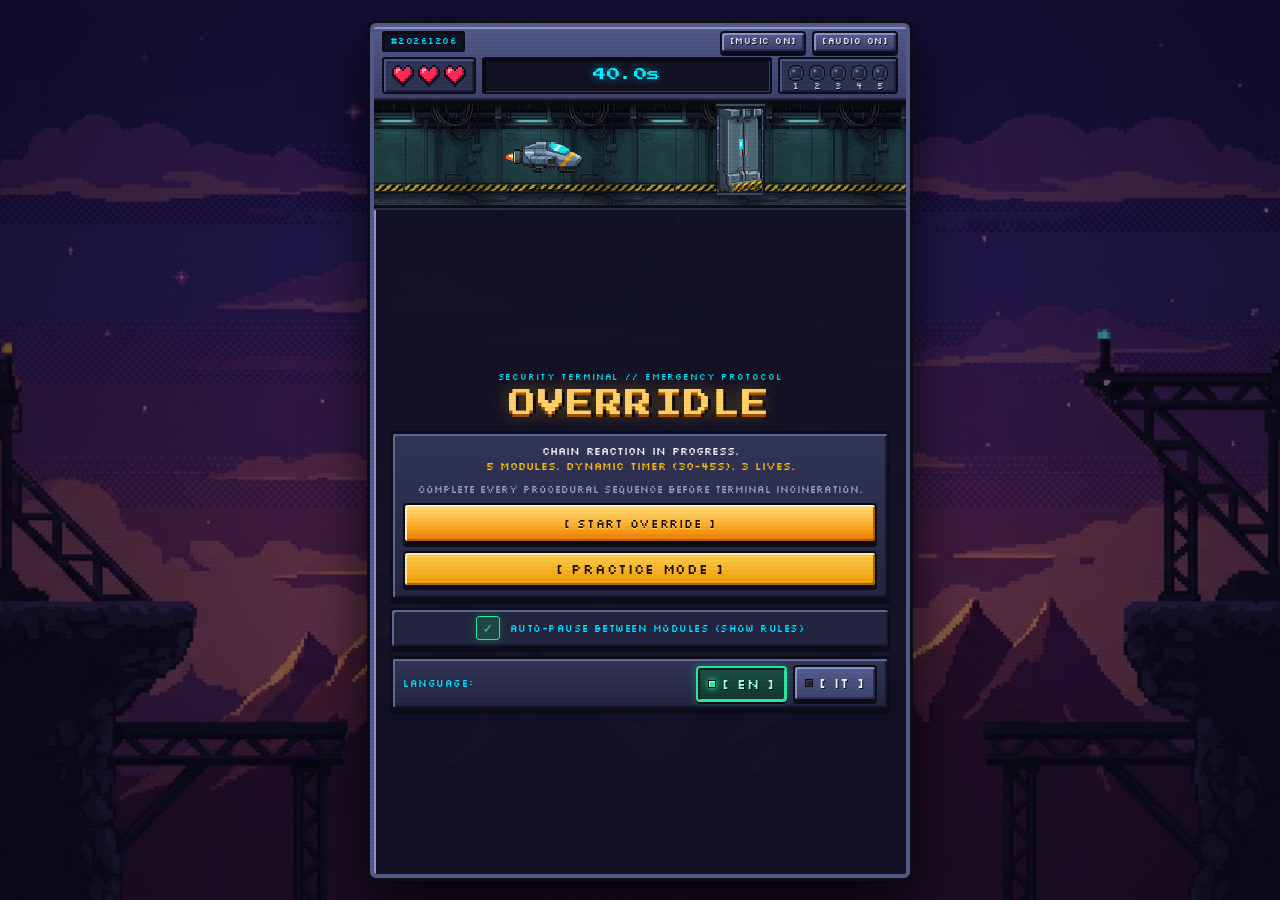
==== commit 642ab678: "chore: bust CSS/JS cache for SHARE_URL update" ====
--- a/index.html
+++ b/index.html
@@ -9,8 +9,8 @@
   <link rel="preconnect" href="https://fonts.googleapis.com">
   <link rel="preconnect" href="https://fonts.gstatic.com" crossorigin>
   <link href="https://fonts.googleapis.com/css2?family=Press+Start+2P&family=Silkscreen&family=VT323&display=swap" rel="stylesheet">
-  <link rel="stylesheet" href="./css/terminal.css">
-  <link rel="stylesheet" href="./css/pixel16.css">
+  <link rel="stylesheet" href="./css/terminal.css?v=2">
+  <link rel="stylesheet" href="./css/pixel16.css?v=2">
 </head>
 <body class="theme-pixel16">
   <div id="flash-overlay" aria-hidden="true"></div>
@@ -159,7 +159,7 @@
     </main>
   </div>
 
-  <script type="module" src="./js/engine.js"></script>
-  <script type="module" src="./js/preview-fx.js"></script>
+  <script type="module" src="./js/engine.js?v=2"></script>
+  <script type="module" src="./js/preview-fx.js?v=2"></script>
 </body>
 </html>
--- a/css/pixel16.css
+++ b/css/pixel16.css
@@ -1381,7 +1381,10 @@
     min-height: 102px !important;
   }
   body.theme-pixel16 .crt-shell .ovr-fa-scope-wrap {
-    height: 156px !important;
+    height: 120px !important;
+  }
+  body.theme-pixel16 .crt-shell .ovr-fa[data-variant="waveform"] .ovr-fa-scope-wrap {
+    height: 102px !important;
   }
   body.theme-pixel16 .crt-shell .ovr-pp-body {
     height: 172px !important;
@@ -1571,3 +1574,124 @@
 body.theme-pixel16 .crt-shell .ovr-rb-status.is-err {
   color: var(--crt-red) !important;
 }
+
+/* Frequency Align (.ovr-fa): dual sliders + 4-button waveform selector */
+body.theme-pixel16 .crt-shell .ovr-fa {
+  padding: 4px 6px !important;
+  gap: 5px !important;
+}
+
+body.theme-pixel16 .crt-shell .ovr-fa .ovr-variant-banner {
+  padding: 4px 8px !important;
+  font-size: 10.5px !important;
+  line-height: 1.25 !important;
+}
+
+body.theme-pixel16 .crt-shell .ovr-fa-head {
+  padding: 4px 8px !important;
+  font-size: 11px !important;
+}
+
+body.theme-pixel16 .crt-shell .ovr-fa-scope-wrap {
+  border: 2px solid #565c8c !important;
+  box-shadow: inset 2px 2px 0 #020503 !important;
+}
+
+body.theme-pixel16 .crt-shell .ovr-fa-lock-head {
+  font-size: 10.5px !important;
+}
+
+body.theme-pixel16 .crt-shell .ovr-fa-wave-row {
+  gap: 6px !important;
+}
+
+body.theme-pixel16 .crt-shell .ovr-fa-wave-btn {
+  height: 32px !important;
+  gap: 4px !important;
+  padding: 0 3px !important;
+  background: linear-gradient(180deg, #424775 0%, #2a2d4d 100%) !important;
+  border: 2px solid var(--px-outline) !important;
+  box-shadow:
+    inset 2px 2px 0 #6f76b3,
+    inset -2px -2px 0 #1c1e36,
+    0 3px 0 var(--px-outline) !important;
+  color: #cfd5f5 !important;
+  font-family: var(--font-ui) !important;
+  font-size: 10.5px !important;
+  font-weight: 700 !important;
+  border-radius: 4px !important;
+}
+
+body.theme-pixel16 .crt-shell .ovr-fa-wave-btn:active:not(:disabled) {
+  transform: translateY(2px) !important;
+  box-shadow: inset 2px 2px 0 rgba(0, 0, 0, 0.35), 0 1px 0 var(--px-outline) !important;
+}
+
+body.theme-pixel16 .crt-shell .ovr-fa-wave-btn.is-active {
+  background: linear-gradient(180deg, #1b6982 0%, #0d4154 100%) !important;
+  border-color: #36e8ff !important;
+  color: #7df4ff !important;
+  box-shadow:
+    inset 2px 2px 0 #5bf0ff,
+    inset -2px -2px 0 #082936,
+    0 0 10px rgba(54, 232, 255, 0.6),
+    0 2px 0 var(--px-outline) !important;
+}
+
+body.theme-pixel16 .crt-shell .ovr-fa-ctrl {
+  padding: 5px 8px !important;
+  gap: 4px !important;
+}
+
+body.theme-pixel16 .crt-shell .ovr-fa-slider-lbl,
+body.theme-pixel16 .crt-shell .ovr-fa-slider-val {
+  font-size: 10px !important;
+  font-weight: 700 !important;
+}
+
+body.theme-pixel16 .crt-shell .ovr-fa-slider {
+  height: 28px !important;
+}
+
+body.theme-pixel16 .crt-shell .ovr-fa-slider::-webkit-slider-runnable-track {
+  height: 10px !important;
+  background: #0a0a18 !important;
+  border: 2px solid #565c8c !important;
+  border-radius: 3px !important;
+}
+
+body.theme-pixel16 .crt-shell .ovr-fa-slider::-webkit-slider-thumb {
+  width: 24px !important;
+  height: 24px !important;
+  margin-top: -9px !important;
+  border-radius: 3px !important;
+  background: linear-gradient(180deg, #5cff9e 0%, #1cc964 100%) !important;
+  border: 2px solid var(--px-outline) !important;
+  box-shadow: inset 1px 1px 0 #b3ffd1, 0 0 8px rgba(56, 255, 142, 0.6) !important;
+}
+
+body.theme-pixel16 .crt-shell .ovr-fa-slider::-moz-range-track {
+  height: 10px !important;
+  background: #0a0a18 !important;
+  border: 2px solid #565c8c !important;
+  border-radius: 3px !important;
+}
+
+body.theme-pixel16 .crt-shell .ovr-fa-slider::-moz-range-thumb {
+  width: 24px !important;
+  height: 24px !important;
+  border-radius: 3px !important;
+  background: linear-gradient(180deg, #5cff9e 0%, #1cc964 100%) !important;
+  border: 2px solid var(--px-outline) !important;
+  box-shadow: inset 1px 1px 0 #b3ffd1, 0 0 8px rgba(56, 255, 142, 0.6) !important;
+}
+
+body.theme-pixel16 .crt-shell .ovr-fa-slider-row.is-match .ovr-fa-slider::-webkit-slider-thumb {
+  background: linear-gradient(180deg, #6ef7ff 0%, #00b8d4 100%) !important;
+  box-shadow: inset 1px 1px 0 #c9fcff, 0 0 10px rgba(0, 229, 255, 0.75) !important;
+}
+
+body.theme-pixel16 .crt-shell .ovr-fa-slider-row.is-match .ovr-fa-slider::-moz-range-thumb {
+  background: linear-gradient(180deg, #6ef7ff 0%, #00b8d4 100%) !important;
+  box-shadow: inset 1px 1px 0 #c9fcff, 0 0 10px rgba(0, 229, 255, 0.75) !important;
+}
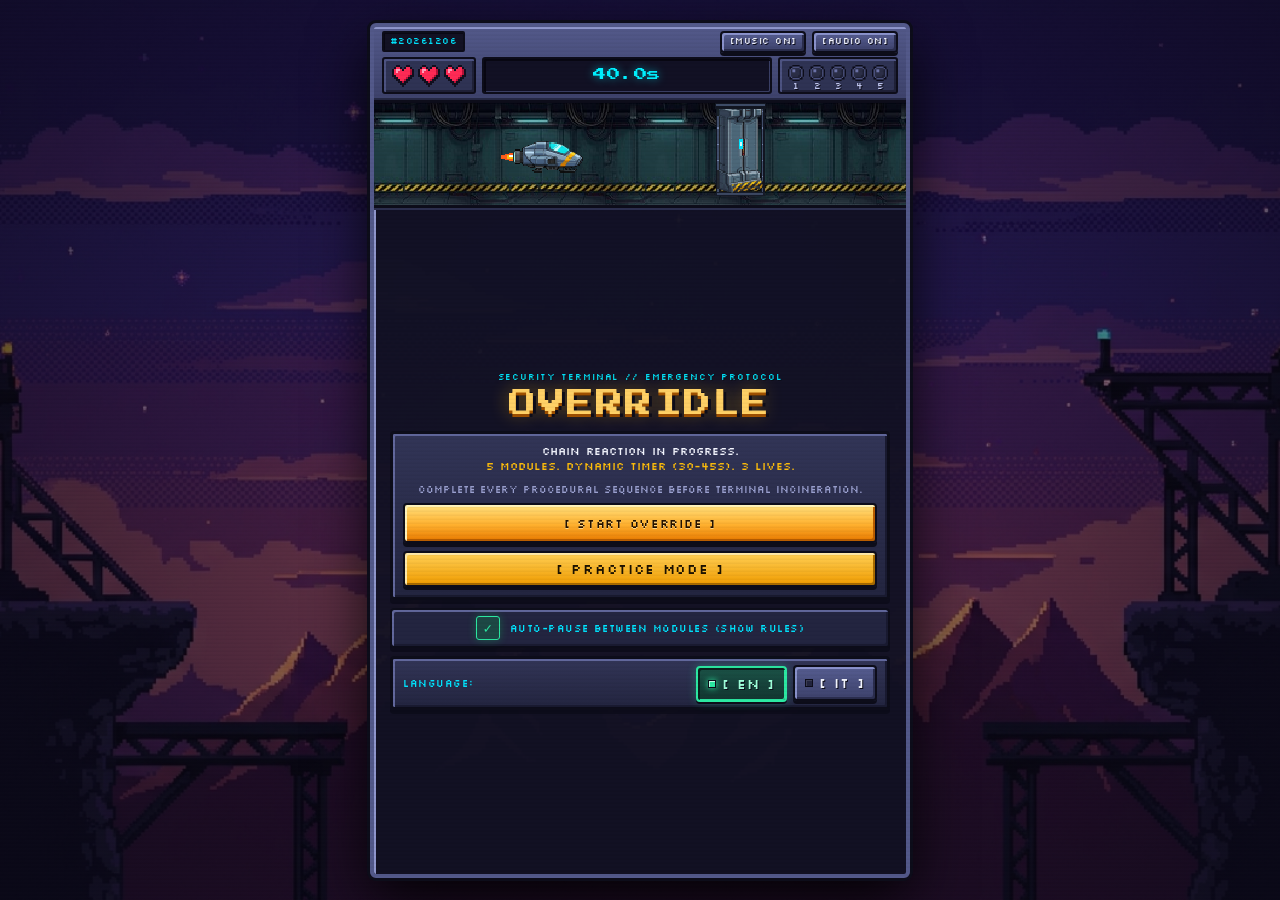
==== commit a4085ab2: "feat(telemetry): client tracking, SQLite collector & 16-bit dashboard" ====
--- a/index.html
+++ b/index.html
@@ -9,8 +9,8 @@
   <link rel="preconnect" href="https://fonts.googleapis.com">
   <link rel="preconnect" href="https://fonts.gstatic.com" crossorigin>
   <link href="https://fonts.googleapis.com/css2?family=Press+Start+2P&family=Silkscreen&family=VT323&display=swap" rel="stylesheet">
-  <link rel="stylesheet" href="./css/terminal.css?v=2">
-  <link rel="stylesheet" href="./css/pixel16.css?v=2">
+  <link rel="stylesheet" href="./css/terminal.css?v=3">
+  <link rel="stylesheet" href="./css/pixel16.css?v=3">
 </head>
 <body class="theme-pixel16">
   <div id="flash-overlay" aria-hidden="true"></div>
@@ -159,7 +159,7 @@
     </main>
   </div>
 
-  <script type="module" src="./js/engine.js?v=2"></script>
-  <script type="module" src="./js/preview-fx.js?v=2"></script>
+  <script type="module" src="./js/engine.js?v=3"></script>
+  <script type="module" src="./js/preview-fx.js?v=3"></script>
 </body>
 </html>
